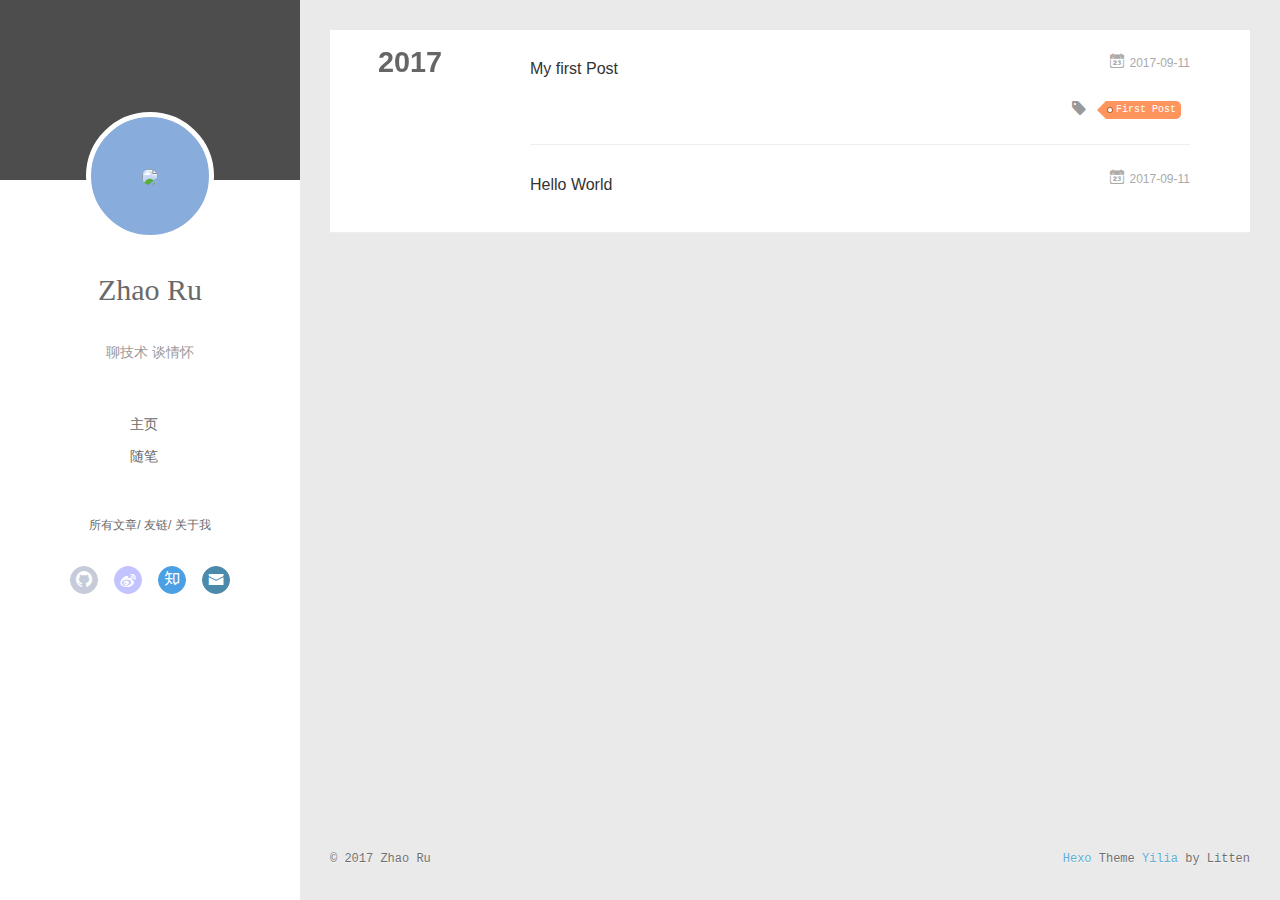
==== archives/index.html @ e2fb34e6 "Site updated: 2017-09-12 16:10:09" ====
<!DOCTYPE html>
<html>
<head>
  <meta charset="utf-8">
  
  <meta name="renderer" content="webkit">
  <meta http-equiv="X-UA-Compatible" content="IE=edge" >
  <link rel="dns-prefetch" href="http://yoursite.com">
  <title>Archives | 且听风吟</title>
  <meta name="viewport" content="width=device-width, initial-scale=1, maximum-scale=1">
  <meta name="description" content="稷下湖畔,畅谈技术的IT女">
<meta property="og:type" content="website">
<meta property="og:title" content="且听风吟">
<meta property="og:url" content="http://yoursite.com/archives/index.html">
<meta property="og:site_name" content="且听风吟">
<meta property="og:description" content="稷下湖畔,畅谈技术的IT女">
<meta property="og:locale" content="zh-CN">
<meta name="twitter:card" content="summary">
<meta name="twitter:title" content="且听风吟">
<meta name="twitter:description" content="稷下湖畔,畅谈技术的IT女">
  
    <link rel="alternative" href="/atom.xml" title="且听风吟" type="application/atom+xml">
  
  
    <link rel="icon" href="/favicon.png">
  
  <link rel="stylesheet" type="text/css" href="/./main.507b3a.css">
  <style type="text/css">
  
    #container.show {
      background: linear-gradient(200deg,#a0cfe4,#e8c37e);
    }
  </style>
  

  

</head>

<body>
  <div id="container" q-class="show:isCtnShow">
    <canvas id="anm-canvas" class="anm-canvas"></canvas>
    <div class="left-col" q-class="show:isShow">
      
<div class="overlay" style="background: #4d4d4d"></div>
<div class="intrude-less">
	<header id="header" class="inner">
		<a href="" class="profilepic">
			<img src="http://img.duoziwang.com/2016/09/15/1741164450.jpg" class="js-avatar">
		</a>
		<hgroup>
		  <h1 class="header-author"><a href="">Zhao Ru</a></h1>
		</hgroup>
		
		<p class="header-subtitle">聊技术 谈情怀</p>
		

		<nav class="header-menu">
			<ul>
			
				<li><a href="/">主页</a></li>
	        
				<li><a href="/tags/随笔/">随笔</a></li>
	        
			</ul>
		</nav>
		<nav class="header-smart-menu">
    		
    			
    			<a q-on="click: openSlider(e, 'innerArchive')" href="javascript:void(0)">所有文章</a>
    			
            
    			
    			<a q-on="click: openSlider(e, 'friends')" href="javascript:void(0)">友链</a>
    			
            
    			
    			<a q-on="click: openSlider(e, 'aboutme')" href="javascript:void(0)">关于我</a>
    			
            
		</nav>
		<nav class="header-nav">
			<div class="social">
				
					<a class="github" target="_blank" href="https://github.com/zero-corner" title="github"><i class="icon-github"></i></a>
		        
					<a class="weibo" target="_blank" href="https://weibo.com/6027208537/profile?topnav=1&wvr=6&is_all=1" title="weibo"><i class="icon-weibo"></i></a>
		        
					<a class="zhihu" target="_blank" href="https://www.zhihu.com/people/jing-jing-xiang-13/activities" title="zhihu"><i class="icon-zhihu"></i></a>
		        
					<a class="mail" target="_blank" href="mailto:1146567209@qq.com" title="mail"><i class="icon-mail"></i></a>
		        
			</div>
		</nav>
	</header>		
</div>

    </div>
    <div class="mid-col" q-class="show:isShow,hide:isShow|isFalse">
      
<nav id="mobile-nav">
  	<div class="overlay js-overlay" style="background: #4d4d4d"></div>
	<div class="btnctn js-mobile-btnctn">
  		<div class="slider-trigger list" q-on="click: openSlider(e)"><i class="icon icon-sort"></i></div>
	</div>
	<div class="intrude-less">
		<header id="header" class="inner">
			<div class="profilepic">
				<img src="http://img.duoziwang.com/2016/09/15/1741164450.jpg" class="js-avatar">
			</div>
			<hgroup>
			  <h1 class="header-author js-header-author">Zhao Ru</h1>
			</hgroup>
			
			<p class="header-subtitle"><i class="icon icon-quo-left"></i>聊技术 谈情怀<i class="icon icon-quo-right"></i></p>
			
			
			
				
			
				
			
			
			
			<nav class="header-nav">
				<div class="social">
					
						<a class="github" target="_blank" href="https://github.com/zero-corner" title="github"><i class="icon-github"></i></a>
			        
						<a class="weibo" target="_blank" href="https://weibo.com/6027208537/profile?topnav=1&wvr=6&is_all=1" title="weibo"><i class="icon-weibo"></i></a>
			        
						<a class="zhihu" target="_blank" href="https://www.zhihu.com/people/jing-jing-xiang-13/activities" title="zhihu"><i class="icon-zhihu"></i></a>
			        
						<a class="mail" target="_blank" href="mailto:1146567209@qq.com" title="mail"><i class="icon-mail"></i></a>
			        
				</div>
			</nav>

			<nav class="header-menu js-header-menu">
				<ul style="width: 50%">
				
				
					<li style="width: 50%"><a href="/">主页</a></li>
		        
					<li style="width: 50%"><a href="/tags/随笔/">随笔</a></li>
		        
				</ul>
			</nav>
		</header>				
	</div>
	<div class="mobile-mask" style="display:none" q-show="isShow"></div>
</nav>

      <div id="wrapper" class="body-wrap">
        <div class="menu-l">
          <div class="canvas-wrap">
            <canvas data-colors="#eaeaea" data-sectionHeight="100" data-contentId="js-content" id="myCanvas1" class="anm-canvas"></canvas>
          </div>
          <div id="js-content" class="content-ll">
            
  
  
    
    
      
      
      <section class="archives-wrap">
        <div class="archive-year-wrap">
          <a href="/archives/2017" class="archive-year">2017</a>
        </div>
        <div class="archives">
    
    <article class="archive-article archive-type-post">
  <div class="archive-article-inner">
    <header class="archive-article-header">
      	<div class="article-meta">
	      	<a href="/2017/09/11/My-first-Post/" class="archive-article-date">
  	<time datetime="2017-09-11T11:04:04.000Z" itemprop="datePublished"><i class="icon-calendar icon"></i>2017-09-11</time>
</a>
        </div>
    	 
  
    <h1 itemprop="name">
      <a class="archive-article-title" href="/2017/09/11/My-first-Post/">My first Post</a>
    </h1>
  

        <div class="article-info info-on-right">
          
	<div class="article-tag tagcloud">
		<i class="icon-price-tags icon"></i>
		<ul class="article-tag-list">
			 
        		<li class="article-tag-list-item">
        			<a href="javascript:void(0)" class="js-tag article-tag-list-link color1">First Post</a>
        		</li>
      		
		</ul>
	</div>

          

        </div>
        <div class="clearfix"></div>
    </header>
  </div>
</article>
  
    
    
    <article class="archive-article archive-type-post">
  <div class="archive-article-inner">
    <header class="archive-article-header">
      	<div class="article-meta">
	      	<a href="/2017/09/11/hello-world/" class="archive-article-date">
  	<time datetime="2017-09-11T09:43:21.618Z" itemprop="datePublished"><i class="icon-calendar icon"></i>2017-09-11</time>
</a>
        </div>
    	 
  
    <h1 itemprop="name">
      <a class="archive-article-title" href="/2017/09/11/hello-world/">Hello World</a>
    </h1>
  

        <div class="article-info info-on-right">
          
          

        </div>
        <div class="clearfix"></div>
    </header>
  </div>
</article>
  
  
    </div></section>
  

    


          </div>
        </div>
      </div>
      <footer id="footer">
  <div class="outer">
    <div id="footer-info">
    	<div class="footer-left">
    		&copy; 2017 Zhao Ru
    	</div>
      	<div class="footer-right">
      		<a href="http://hexo.io/" target="_blank">Hexo</a>  Theme <a href="https://github.com/litten/hexo-theme-yilia" target="_blank">Yilia</a> by Litten
      	</div>
    </div>
  </div>
</footer>
    </div>
    <script>
	var yiliaConfig = {
		mathjax: false,
		isHome: false,
		isPost: false,
		isArchive: true,
		isTag: false,
		isCategory: false,
		open_in_new: false,
		toc_hide_index: true,
		root: "/",
		innerArchive: true,
		showTags: false
	}
</script>

<script>!function(t){function n(e){if(r[e])return r[e].exports;var i=r[e]={exports:{},id:e,loaded:!1};return t[e].call(i.exports,i,i.exports,n),i.loaded=!0,i.exports}var r={};n.m=t,n.c=r,n.p="./",n(0)}([function(t,n,r){r(195),t.exports=r(191)},function(t,n,r){var e=r(3),i=r(52),o=r(27),u=r(28),c=r(53),f="prototype",a=function(t,n,r){var s,l,h,v,p=t&a.F,d=t&a.G,y=t&a.S,g=t&a.P,b=t&a.B,m=d?e:y?e[n]||(e[n]={}):(e[n]||{})[f],x=d?i:i[n]||(i[n]={}),w=x[f]||(x[f]={});d&&(r=n);for(s in r)l=!p&&m&&void 0!==m[s],h=(l?m:r)[s],v=b&&l?c(h,e):g&&"function"==typeof h?c(Function.call,h):h,m&&u(m,s,h,t&a.U),x[s]!=h&&o(x,s,v),g&&w[s]!=h&&(w[s]=h)};e.core=i,a.F=1,a.G=2,a.S=4,a.P=8,a.B=16,a.W=32,a.U=64,a.R=128,t.exports=a},function(t,n,r){var e=r(6);t.exports=function(t){if(!e(t))throw TypeError(t+" is not an object!");return t}},function(t,n){var r=t.exports="undefined"!=typeof window&&window.Math==Math?window:"undefined"!=typeof self&&self.Math==Math?self:Function("return this")();"number"==typeof __g&&(__g=r)},function(t,n){t.exports=function(t){try{return!!t()}catch(t){return!0}}},function(t,n){var r=t.exports="undefined"!=typeof window&&window.Math==Math?window:"undefined"!=typeof self&&self.Math==Math?self:Function("return this")();"number"==typeof __g&&(__g=r)},function(t,n){t.exports=function(t){return"object"==typeof t?null!==t:"function"==typeof t}},function(t,n,r){var e=r(126)("wks"),i=r(76),o=r(3).Symbol,u="function"==typeof o;(t.exports=function(t){return e[t]||(e[t]=u&&o[t]||(u?o:i)("Symbol."+t))}).store=e},function(t,n){var r={}.hasOwnProperty;t.exports=function(t,n){return r.call(t,n)}},function(t,n,r){var e=r(94),i=r(33);t.exports=function(t){return e(i(t))}},function(t,n,r){t.exports=!r(4)(function(){return 7!=Object.defineProperty({},"a",{get:function(){return 7}}).a})},function(t,n,r){var e=r(2),i=r(167),o=r(50),u=Object.defineProperty;n.f=r(10)?Object.defineProperty:function(t,n,r){if(e(t),n=o(n,!0),e(r),i)try{return u(t,n,r)}catch(t){}if("get"in r||"set"in r)throw TypeError("Accessors not supported!");return"value"in r&&(t[n]=r.value),t}},function(t,n,r){t.exports=!r(18)(function(){return 7!=Object.defineProperty({},"a",{get:function(){return 7}}).a})},function(t,n,r){var e=r(14),i=r(22);t.exports=r(12)?function(t,n,r){return e.f(t,n,i(1,r))}:function(t,n,r){return t[n]=r,t}},function(t,n,r){var e=r(20),i=r(58),o=r(42),u=Object.defineProperty;n.f=r(12)?Object.defineProperty:function(t,n,r){if(e(t),n=o(n,!0),e(r),i)try{return u(t,n,r)}catch(t){}if("get"in r||"set"in r)throw TypeError("Accessors not supported!");return"value"in r&&(t[n]=r.value),t}},function(t,n,r){var e=r(40)("wks"),i=r(23),o=r(5).Symbol,u="function"==typeof o;(t.exports=function(t){return e[t]||(e[t]=u&&o[t]||(u?o:i)("Symbol."+t))}).store=e},function(t,n,r){var e=r(67),i=Math.min;t.exports=function(t){return t>0?i(e(t),9007199254740991):0}},function(t,n,r){var e=r(46);t.exports=function(t){return Object(e(t))}},function(t,n){t.exports=function(t){try{return!!t()}catch(t){return!0}}},function(t,n,r){var e=r(63),i=r(34);t.exports=Object.keys||function(t){return e(t,i)}},function(t,n,r){var e=r(21);t.exports=function(t){if(!e(t))throw TypeError(t+" is not an object!");return t}},function(t,n){t.exports=function(t){return"object"==typeof t?null!==t:"function"==typeof t}},function(t,n){t.exports=function(t,n){return{enumerable:!(1&t),configurable:!(2&t),writable:!(4&t),value:n}}},function(t,n){var r=0,e=Math.random();t.exports=function(t){return"Symbol(".concat(void 0===t?"":t,")_",(++r+e).toString(36))}},function(t,n){var r={}.hasOwnProperty;t.exports=function(t,n){return r.call(t,n)}},function(t,n){var r=t.exports={version:"2.4.0"};"number"==typeof __e&&(__e=r)},function(t,n){t.exports=function(t){if("function"!=typeof t)throw TypeError(t+" is not a function!");return t}},function(t,n,r){var e=r(11),i=r(66);t.exports=r(10)?function(t,n,r){return e.f(t,n,i(1,r))}:function(t,n,r){return t[n]=r,t}},function(t,n,r){var e=r(3),i=r(27),o=r(24),u=r(76)("src"),c="toString",f=Function[c],a=(""+f).split(c);r(52).inspectSource=function(t){return f.call(t)},(t.exports=function(t,n,r,c){var f="function"==typeof r;f&&(o(r,"name")||i(r,"name",n)),t[n]!==r&&(f&&(o(r,u)||i(r,u,t[n]?""+t[n]:a.join(String(n)))),t===e?t[n]=r:c?t[n]?t[n]=r:i(t,n,r):(delete t[n],i(t,n,r)))})(Function.prototype,c,function(){return"function"==typeof this&&this[u]||f.call(this)})},function(t,n,r){var e=r(1),i=r(4),o=r(46),u=function(t,n,r,e){var i=String(o(t)),u="<"+n;return""!==r&&(u+=" "+r+'="'+String(e).replace(/"/g,"&quot;")+'"'),u+">"+i+"</"+n+">"};t.exports=function(t,n){var r={};r[t]=n(u),e(e.P+e.F*i(function(){var n=""[t]('"');return n!==n.toLowerCase()||n.split('"').length>3}),"String",r)}},function(t,n,r){var e=r(115),i=r(46);t.exports=function(t){return e(i(t))}},function(t,n,r){var e=r(116),i=r(66),o=r(30),u=r(50),c=r(24),f=r(167),a=Object.getOwnPropertyDescriptor;n.f=r(10)?a:function(t,n){if(t=o(t),n=u(n,!0),f)try{return a(t,n)}catch(t){}if(c(t,n))return i(!e.f.call(t,n),t[n])}},function(t,n,r){var e=r(24),i=r(17),o=r(145)("IE_PROTO"),u=Object.prototype;t.exports=Object.getPrototypeOf||function(t){return t=i(t),e(t,o)?t[o]:"function"==typeof t.constructor&&t instanceof t.constructor?t.constructor.prototype:t instanceof Object?u:null}},function(t,n){t.exports=function(t){if(void 0==t)throw TypeError("Can't call method on  "+t);return t}},function(t,n){t.exports="constructor,hasOwnProperty,isPrototypeOf,propertyIsEnumerable,toLocaleString,toString,valueOf".split(",")},function(t,n){t.exports={}},function(t,n){t.exports=!0},function(t,n){n.f={}.propertyIsEnumerable},function(t,n,r){var e=r(14).f,i=r(8),o=r(15)("toStringTag");t.exports=function(t,n,r){t&&!i(t=r?t:t.prototype,o)&&e(t,o,{configurable:!0,value:n})}},function(t,n,r){var e=r(40)("keys"),i=r(23);t.exports=function(t){return e[t]||(e[t]=i(t))}},function(t,n,r){var e=r(5),i="__core-js_shared__",o=e[i]||(e[i]={});t.exports=function(t){return o[t]||(o[t]={})}},function(t,n){var r=Math.ceil,e=Math.floor;t.exports=function(t){return isNaN(t=+t)?0:(t>0?e:r)(t)}},function(t,n,r){var e=r(21);t.exports=function(t,n){if(!e(t))return t;var r,i;if(n&&"function"==typeof(r=t.toString)&&!e(i=r.call(t)))return i;if("function"==typeof(r=t.valueOf)&&!e(i=r.call(t)))return i;if(!n&&"function"==typeof(r=t.toString)&&!e(i=r.call(t)))return i;throw TypeError("Can't convert object to primitive value")}},function(t,n,r){var e=r(5),i=r(25),o=r(36),u=r(44),c=r(14).f;t.exports=function(t){var n=i.Symbol||(i.Symbol=o?{}:e.Symbol||{});"_"==t.charAt(0)||t in n||c(n,t,{value:u.f(t)})}},function(t,n,r){n.f=r(15)},function(t,n){var r={}.toString;t.exports=function(t){return r.call(t).slice(8,-1)}},function(t,n){t.exports=function(t){if(void 0==t)throw TypeError("Can't call method on  "+t);return t}},function(t,n,r){var e=r(4);t.exports=function(t,n){return!!t&&e(function(){n?t.call(null,function(){},1):t.call(null)})}},function(t,n,r){var e=r(53),i=r(115),o=r(17),u=r(16),c=r(203);t.exports=function(t,n){var r=1==t,f=2==t,a=3==t,s=4==t,l=6==t,h=5==t||l,v=n||c;return function(n,c,p){for(var d,y,g=o(n),b=i(g),m=e(c,p,3),x=u(b.length),w=0,S=r?v(n,x):f?v(n,0):void 0;x>w;w++)if((h||w in b)&&(d=b[w],y=m(d,w,g),t))if(r)S[w]=y;else if(y)switch(t){case 3:return!0;case 5:return d;case 6:return w;case 2:S.push(d)}else if(s)return!1;return l?-1:a||s?s:S}}},function(t,n,r){var e=r(1),i=r(52),o=r(4);t.exports=function(t,n){var r=(i.Object||{})[t]||Object[t],u={};u[t]=n(r),e(e.S+e.F*o(function(){r(1)}),"Object",u)}},function(t,n,r){var e=r(6);t.exports=function(t,n){if(!e(t))return t;var r,i;if(n&&"function"==typeof(r=t.toString)&&!e(i=r.call(t)))return i;if("function"==typeof(r=t.valueOf)&&!e(i=r.call(t)))return i;if(!n&&"function"==typeof(r=t.toString)&&!e(i=r.call(t)))return i;throw TypeError("Can't convert object to primitive value")}},function(t,n,r){var e=r(5),i=r(25),o=r(91),u=r(13),c="prototype",f=function(t,n,r){var a,s,l,h=t&f.F,v=t&f.G,p=t&f.S,d=t&f.P,y=t&f.B,g=t&f.W,b=v?i:i[n]||(i[n]={}),m=b[c],x=v?e:p?e[n]:(e[n]||{})[c];v&&(r=n);for(a in r)(s=!h&&x&&void 0!==x[a])&&a in b||(l=s?x[a]:r[a],b[a]=v&&"function"!=typeof x[a]?r[a]:y&&s?o(l,e):g&&x[a]==l?function(t){var n=function(n,r,e){if(this instanceof t){switch(arguments.length){case 0:return new t;case 1:return new t(n);case 2:return new t(n,r)}return new t(n,r,e)}return t.apply(this,arguments)};return n[c]=t[c],n}(l):d&&"function"==typeof l?o(Function.call,l):l,d&&((b.virtual||(b.virtual={}))[a]=l,t&f.R&&m&&!m[a]&&u(m,a,l)))};f.F=1,f.G=2,f.S=4,f.P=8,f.B=16,f.W=32,f.U=64,f.R=128,t.exports=f},function(t,n){var r=t.exports={version:"2.4.0"};"number"==typeof __e&&(__e=r)},function(t,n,r){var e=r(26);t.exports=function(t,n,r){if(e(t),void 0===n)return t;switch(r){case 1:return function(r){return t.call(n,r)};case 2:return function(r,e){return t.call(n,r,e)};case 3:return function(r,e,i){return t.call(n,r,e,i)}}return function(){return t.apply(n,arguments)}}},function(t,n,r){var e=r(183),i=r(1),o=r(126)("metadata"),u=o.store||(o.store=new(r(186))),c=function(t,n,r){var i=u.get(t);if(!i){if(!r)return;u.set(t,i=new e)}var o=i.get(n);if(!o){if(!r)return;i.set(n,o=new e)}return o},f=function(t,n,r){var e=c(n,r,!1);return void 0!==e&&e.has(t)},a=function(t,n,r){var e=c(n,r,!1);return void 0===e?void 0:e.get(t)},s=function(t,n,r,e){c(r,e,!0).set(t,n)},l=function(t,n){var r=c(t,n,!1),e=[];return r&&r.forEach(function(t,n){e.push(n)}),e},h=function(t){return void 0===t||"symbol"==typeof t?t:String(t)},v=function(t){i(i.S,"Reflect",t)};t.exports={store:u,map:c,has:f,get:a,set:s,keys:l,key:h,exp:v}},function(t,n,r){"use strict";if(r(10)){var e=r(69),i=r(3),o=r(4),u=r(1),c=r(127),f=r(152),a=r(53),s=r(68),l=r(66),h=r(27),v=r(73),p=r(67),d=r(16),y=r(75),g=r(50),b=r(24),m=r(180),x=r(114),w=r(6),S=r(17),_=r(137),O=r(70),E=r(32),P=r(71).f,j=r(154),F=r(76),M=r(7),A=r(48),N=r(117),T=r(146),I=r(155),k=r(80),L=r(123),R=r(74),C=r(130),W=r(160),D=r(11),U=r(31),G=D.f,B=U.f,V=i.RangeError,z=i.TypeError,q=i.Uint8Array,K="ArrayBuffer",Y="Shared"+K,J="BYTES_PER_ELEMENT",H="prototype",$=Array[H],X=f.ArrayBuffer,Q=f.DataView,Z=A(0),tt=A(2),nt=A(3),rt=A(4),et=A(5),it=A(6),ot=N(!0),ut=N(!1),ct=I.values,ft=I.keys,at=I.entries,st=$.lastIndexOf,lt=$.reduce,ht=$.reduceRight,vt=$.join,pt=$.sort,dt=$.slice,yt=$.toString,gt=$.toLocaleString,bt=M("iterator"),mt=M("toStringTag"),xt=F("typed_constructor"),wt=F("def_constructor"),St=c.CONSTR,_t=c.TYPED,Ot=c.VIEW,Et="Wrong length!",Pt=A(1,function(t,n){return Tt(T(t,t[wt]),n)}),jt=o(function(){return 1===new q(new Uint16Array([1]).buffer)[0]}),Ft=!!q&&!!q[H].set&&o(function(){new q(1).set({})}),Mt=function(t,n){if(void 0===t)throw z(Et);var r=+t,e=d(t);if(n&&!m(r,e))throw V(Et);return e},At=function(t,n){var r=p(t);if(r<0||r%n)throw V("Wrong offset!");return r},Nt=function(t){if(w(t)&&_t in t)return t;throw z(t+" is not a typed array!")},Tt=function(t,n){if(!(w(t)&&xt in t))throw z("It is not a typed array constructor!");return new t(n)},It=function(t,n){return kt(T(t,t[wt]),n)},kt=function(t,n){for(var r=0,e=n.length,i=Tt(t,e);e>r;)i[r]=n[r++];return i},Lt=function(t,n,r){G(t,n,{get:function(){return this._d[r]}})},Rt=function(t){var n,r,e,i,o,u,c=S(t),f=arguments.length,s=f>1?arguments[1]:void 0,l=void 0!==s,h=j(c);if(void 0!=h&&!_(h)){for(u=h.call(c),e=[],n=0;!(o=u.next()).done;n++)e.push(o.value);c=e}for(l&&f>2&&(s=a(s,arguments[2],2)),n=0,r=d(c.length),i=Tt(this,r);r>n;n++)i[n]=l?s(c[n],n):c[n];return i},Ct=function(){for(var t=0,n=arguments.length,r=Tt(this,n);n>t;)r[t]=arguments[t++];return r},Wt=!!q&&o(function(){gt.call(new q(1))}),Dt=function(){return gt.apply(Wt?dt.call(Nt(this)):Nt(this),arguments)},Ut={copyWithin:function(t,n){return W.call(Nt(this),t,n,arguments.length>2?arguments[2]:void 0)},every:function(t){return rt(Nt(this),t,arguments.length>1?arguments[1]:void 0)},fill:function(t){return C.apply(Nt(this),arguments)},filter:function(t){return It(this,tt(Nt(this),t,arguments.length>1?arguments[1]:void 0))},find:function(t){return et(Nt(this),t,arguments.length>1?arguments[1]:void 0)},findIndex:function(t){return it(Nt(this),t,arguments.length>1?arguments[1]:void 0)},forEach:function(t){Z(Nt(this),t,arguments.length>1?arguments[1]:void 0)},indexOf:function(t){return ut(Nt(this),t,arguments.length>1?arguments[1]:void 0)},includes:function(t){return ot(Nt(this),t,arguments.length>1?arguments[1]:void 0)},join:function(t){return vt.apply(Nt(this),arguments)},lastIndexOf:function(t){return st.apply(Nt(this),arguments)},map:function(t){return Pt(Nt(this),t,arguments.length>1?arguments[1]:void 0)},reduce:function(t){return lt.apply(Nt(this),arguments)},reduceRight:function(t){return ht.apply(Nt(this),arguments)},reverse:function(){for(var t,n=this,r=Nt(n).length,e=Math.floor(r/2),i=0;i<e;)t=n[i],n[i++]=n[--r],n[r]=t;return n},some:function(t){return nt(Nt(this),t,arguments.length>1?arguments[1]:void 0)},sort:function(t){return pt.call(Nt(this),t)},subarray:function(t,n){var r=Nt(this),e=r.length,i=y(t,e);return new(T(r,r[wt]))(r.buffer,r.byteOffset+i*r.BYTES_PER_ELEMENT,d((void 0===n?e:y(n,e))-i))}},Gt=function(t,n){return It(this,dt.call(Nt(this),t,n))},Bt=function(t){Nt(this);var n=At(arguments[1],1),r=this.length,e=S(t),i=d(e.length),o=0;if(i+n>r)throw V(Et);for(;o<i;)this[n+o]=e[o++]},Vt={entries:function(){return at.call(Nt(this))},keys:function(){return ft.call(Nt(this))},values:function(){return ct.call(Nt(this))}},zt=function(t,n){return w(t)&&t[_t]&&"symbol"!=typeof n&&n in t&&String(+n)==String(n)},qt=function(t,n){return zt(t,n=g(n,!0))?l(2,t[n]):B(t,n)},Kt=function(t,n,r){return!(zt(t,n=g(n,!0))&&w(r)&&b(r,"value"))||b(r,"get")||b(r,"set")||r.configurable||b(r,"writable")&&!r.writable||b(r,"enumerable")&&!r.enumerable?G(t,n,r):(t[n]=r.value,t)};St||(U.f=qt,D.f=Kt),u(u.S+u.F*!St,"Object",{getOwnPropertyDescriptor:qt,defineProperty:Kt}),o(function(){yt.call({})})&&(yt=gt=function(){return vt.call(this)});var Yt=v({},Ut);v(Yt,Vt),h(Yt,bt,Vt.values),v(Yt,{slice:Gt,set:Bt,constructor:function(){},toString:yt,toLocaleString:Dt}),Lt(Yt,"buffer","b"),Lt(Yt,"byteOffset","o"),Lt(Yt,"byteLength","l"),Lt(Yt,"length","e"),G(Yt,mt,{get:function(){return this[_t]}}),t.exports=function(t,n,r,f){f=!!f;var a=t+(f?"Clamped":"")+"Array",l="Uint8Array"!=a,v="get"+t,p="set"+t,y=i[a],g=y||{},b=y&&E(y),m=!y||!c.ABV,S={},_=y&&y[H],j=function(t,r){var e=t._d;return e.v[v](r*n+e.o,jt)},F=function(t,r,e){var i=t._d;f&&(e=(e=Math.round(e))<0?0:e>255?255:255&e),i.v[p](r*n+i.o,e,jt)},M=function(t,n){G(t,n,{get:function(){return j(this,n)},set:function(t){return F(this,n,t)},enumerable:!0})};m?(y=r(function(t,r,e,i){s(t,y,a,"_d");var o,u,c,f,l=0,v=0;if(w(r)){if(!(r instanceof X||(f=x(r))==K||f==Y))return _t in r?kt(y,r):Rt.call(y,r);o=r,v=At(e,n);var p=r.byteLength;if(void 0===i){if(p%n)throw V(Et);if((u=p-v)<0)throw V(Et)}else if((u=d(i)*n)+v>p)throw V(Et);c=u/n}else c=Mt(r,!0),u=c*n,o=new X(u);for(h(t,"_d",{b:o,o:v,l:u,e:c,v:new Q(o)});l<c;)M(t,l++)}),_=y[H]=O(Yt),h(_,"constructor",y)):L(function(t){new y(null),new y(t)},!0)||(y=r(function(t,r,e,i){s(t,y,a);var o;return w(r)?r instanceof X||(o=x(r))==K||o==Y?void 0!==i?new g(r,At(e,n),i):void 0!==e?new g(r,At(e,n)):new g(r):_t in r?kt(y,r):Rt.call(y,r):new g(Mt(r,l))}),Z(b!==Function.prototype?P(g).concat(P(b)):P(g),function(t){t in y||h(y,t,g[t])}),y[H]=_,e||(_.constructor=y));var A=_[bt],N=!!A&&("values"==A.name||void 0==A.name),T=Vt.values;h(y,xt,!0),h(_,_t,a),h(_,Ot,!0),h(_,wt,y),(f?new y(1)[mt]==a:mt in _)||G(_,mt,{get:function(){return a}}),S[a]=y,u(u.G+u.W+u.F*(y!=g),S),u(u.S,a,{BYTES_PER_ELEMENT:n,from:Rt,of:Ct}),J in _||h(_,J,n),u(u.P,a,Ut),R(a),u(u.P+u.F*Ft,a,{set:Bt}),u(u.P+u.F*!N,a,Vt),u(u.P+u.F*(_.toString!=yt),a,{toString:yt}),u(u.P+u.F*o(function(){new y(1).slice()}),a,{slice:Gt}),u(u.P+u.F*(o(function(){return[1,2].toLocaleString()!=new y([1,2]).toLocaleString()})||!o(function(){_.toLocaleString.call([1,2])})),a,{toLocaleString:Dt}),k[a]=N?A:T,e||N||h(_,bt,T)}}else t.exports=function(){}},function(t,n){var r={}.toString;t.exports=function(t){return r.call(t).slice(8,-1)}},function(t,n,r){var e=r(21),i=r(5).document,o=e(i)&&e(i.createElement);t.exports=function(t){return o?i.createElement(t):{}}},function(t,n,r){t.exports=!r(12)&&!r(18)(function(){return 7!=Object.defineProperty(r(57)("div"),"a",{get:function(){return 7}}).a})},function(t,n,r){"use strict";var e=r(36),i=r(51),o=r(64),u=r(13),c=r(8),f=r(35),a=r(96),s=r(38),l=r(103),h=r(15)("iterator"),v=!([].keys&&"next"in[].keys()),p="keys",d="values",y=function(){return this};t.exports=function(t,n,r,g,b,m,x){a(r,n,g);var w,S,_,O=function(t){if(!v&&t in F)return F[t];switch(t){case p:case d:return function(){return new r(this,t)}}return function(){return new r(this,t)}},E=n+" Iterator",P=b==d,j=!1,F=t.prototype,M=F[h]||F["@@iterator"]||b&&F[b],A=M||O(b),N=b?P?O("entries"):A:void 0,T="Array"==n?F.entries||M:M;if(T&&(_=l(T.call(new t)))!==Object.prototype&&(s(_,E,!0),e||c(_,h)||u(_,h,y)),P&&M&&M.name!==d&&(j=!0,A=function(){return M.call(this)}),e&&!x||!v&&!j&&F[h]||u(F,h,A),f[n]=A,f[E]=y,b)if(w={values:P?A:O(d),keys:m?A:O(p),entries:N},x)for(S in w)S in F||o(F,S,w[S]);else i(i.P+i.F*(v||j),n,w);return w}},function(t,n,r){var e=r(20),i=r(100),o=r(34),u=r(39)("IE_PROTO"),c=function(){},f="prototype",a=function(){var t,n=r(57)("iframe"),e=o.length;for(n.style.display="none",r(93).appendChild(n),n.src="javascript:",t=n.contentWindow.document,t.open(),t.write("<script>document.F=Object<\/script>"),t.close(),a=t.F;e--;)delete a[f][o[e]];return a()};t.exports=Object.create||function(t,n){var r;return null!==t?(c[f]=e(t),r=new c,c[f]=null,r[u]=t):r=a(),void 0===n?r:i(r,n)}},function(t,n,r){var e=r(63),i=r(34).concat("length","prototype");n.f=Object.getOwnPropertyNames||function(t){return e(t,i)}},function(t,n){n.f=Object.getOwnPropertySymbols},function(t,n,r){var e=r(8),i=r(9),o=r(90)(!1),u=r(39)("IE_PROTO");t.exports=function(t,n){var r,c=i(t),f=0,a=[];for(r in c)r!=u&&e(c,r)&&a.push(r);for(;n.length>f;)e(c,r=n[f++])&&(~o(a,r)||a.push(r));return a}},function(t,n,r){t.exports=r(13)},function(t,n,r){var e=r(76)("meta"),i=r(6),o=r(24),u=r(11).f,c=0,f=Object.isExtensible||function(){return!0},a=!r(4)(function(){return f(Object.preventExtensions({}))}),s=function(t){u(t,e,{value:{i:"O"+ ++c,w:{}}})},l=function(t,n){if(!i(t))return"symbol"==typeof t?t:("string"==typeof t?"S":"P")+t;if(!o(t,e)){if(!f(t))return"F";if(!n)return"E";s(t)}return t[e].i},h=function(t,n){if(!o(t,e)){if(!f(t))return!0;if(!n)return!1;s(t)}return t[e].w},v=function(t){return a&&p.NEED&&f(t)&&!o(t,e)&&s(t),t},p=t.exports={KEY:e,NEED:!1,fastKey:l,getWeak:h,onFreeze:v}},function(t,n){t.exports=function(t,n){return{enumerable:!(1&t),configurable:!(2&t),writable:!(4&t),value:n}}},function(t,n){var r=Math.ceil,e=Math.floor;t.exports=function(t){return isNaN(t=+t)?0:(t>0?e:r)(t)}},function(t,n){t.exports=function(t,n,r,e){if(!(t instanceof n)||void 0!==e&&e in t)throw TypeError(r+": incorrect invocation!");return t}},function(t,n){t.exports=!1},function(t,n,r){var e=r(2),i=r(173),o=r(133),u=r(145)("IE_PROTO"),c=function(){},f="prototype",a=function(){var t,n=r(132)("iframe"),e=o.length;for(n.style.display="none",r(135).appendChild(n),n.src="javascript:",t=n.contentWindow.document,t.open(),t.write("<script>document.F=Object<\/script>"),t.close(),a=t.F;e--;)delete a[f][o[e]];return a()};t.exports=Object.create||function(t,n){var r;return null!==t?(c[f]=e(t),r=new c,c[f]=null,r[u]=t):r=a(),void 0===n?r:i(r,n)}},function(t,n,r){var e=r(175),i=r(133).concat("length","prototype");n.f=Object.getOwnPropertyNames||function(t){return e(t,i)}},function(t,n,r){var e=r(175),i=r(133);t.exports=Object.keys||function(t){return e(t,i)}},function(t,n,r){var e=r(28);t.exports=function(t,n,r){for(var i in n)e(t,i,n[i],r);return t}},function(t,n,r){"use strict";var e=r(3),i=r(11),o=r(10),u=r(7)("species");t.exports=function(t){var n=e[t];o&&n&&!n[u]&&i.f(n,u,{configurable:!0,get:function(){return this}})}},function(t,n,r){var e=r(67),i=Math.max,o=Math.min;t.exports=function(t,n){return t=e(t),t<0?i(t+n,0):o(t,n)}},function(t,n){var r=0,e=Math.random();t.exports=function(t){return"Symbol(".concat(void 0===t?"":t,")_",(++r+e).toString(36))}},function(t,n,r){var e=r(33);t.exports=function(t){return Object(e(t))}},function(t,n,r){var e=r(7)("unscopables"),i=Array.prototype;void 0==i[e]&&r(27)(i,e,{}),t.exports=function(t){i[e][t]=!0}},function(t,n,r){var e=r(53),i=r(169),o=r(137),u=r(2),c=r(16),f=r(154),a={},s={},n=t.exports=function(t,n,r,l,h){var v,p,d,y,g=h?function(){return t}:f(t),b=e(r,l,n?2:1),m=0;if("function"!=typeof g)throw TypeError(t+" is not iterable!");if(o(g)){for(v=c(t.length);v>m;m++)if((y=n?b(u(p=t[m])[0],p[1]):b(t[m]))===a||y===s)return y}else for(d=g.call(t);!(p=d.next()).done;)if((y=i(d,b,p.value,n))===a||y===s)return y};n.BREAK=a,n.RETURN=s},function(t,n){t.exports={}},function(t,n,r){var e=r(11).f,i=r(24),o=r(7)("toStringTag");t.exports=function(t,n,r){t&&!i(t=r?t:t.prototype,o)&&e(t,o,{configurable:!0,value:n})}},function(t,n,r){var e=r(1),i=r(46),o=r(4),u=r(150),c="["+u+"]",f="​",a=RegExp("^"+c+c+"*"),s=RegExp(c+c+"*$"),l=function(t,n,r){var i={},c=o(function(){return!!u[t]()||f[t]()!=f}),a=i[t]=c?n(h):u[t];r&&(i[r]=a),e(e.P+e.F*c,"String",i)},h=l.trim=function(t,n){return t=String(i(t)),1&n&&(t=t.replace(a,"")),2&n&&(t=t.replace(s,"")),t};t.exports=l},function(t,n,r){t.exports={default:r(86),__esModule:!0}},function(t,n,r){t.exports={default:r(87),__esModule:!0}},function(t,n,r){"use strict";function e(t){return t&&t.__esModule?t:{default:t}}n.__esModule=!0;var i=r(84),o=e(i),u=r(83),c=e(u),f="function"==typeof c.default&&"symbol"==typeof o.default?function(t){return typeof t}:function(t){return t&&"function"==typeof c.default&&t.constructor===c.default&&t!==c.default.prototype?"symbol":typeof t};n.default="function"==typeof c.default&&"symbol"===f(o.default)?function(t){return void 0===t?"undefined":f(t)}:function(t){return t&&"function"==typeof c.default&&t.constructor===c.default&&t!==c.default.prototype?"symbol":void 0===t?"undefined":f(t)}},function(t,n,r){r(110),r(108),r(111),r(112),t.exports=r(25).Symbol},function(t,n,r){r(109),r(113),t.exports=r(44).f("iterator")},function(t,n){t.exports=function(t){if("function"!=typeof t)throw TypeError(t+" is not a function!");return t}},function(t,n){t.exports=function(){}},function(t,n,r){var e=r(9),i=r(106),o=r(105);t.exports=function(t){return function(n,r,u){var c,f=e(n),a=i(f.length),s=o(u,a);if(t&&r!=r){for(;a>s;)if((c=f[s++])!=c)return!0}else for(;a>s;s++)if((t||s in f)&&f[s]===r)return t||s||0;return!t&&-1}}},function(t,n,r){var e=r(88);t.exports=function(t,n,r){if(e(t),void 0===n)return t;switch(r){case 1:return function(r){return t.call(n,r)};case 2:return function(r,e){return t.call(n,r,e)};case 3:return function(r,e,i){return t.call(n,r,e,i)}}return function(){return t.apply(n,arguments)}}},function(t,n,r){var e=r(19),i=r(62),o=r(37);t.exports=function(t){var n=e(t),r=i.f;if(r)for(var u,c=r(t),f=o.f,a=0;c.length>a;)f.call(t,u=c[a++])&&n.push(u);return n}},function(t,n,r){t.exports=r(5).document&&document.documentElement},function(t,n,r){var e=r(56);t.exports=Object("z").propertyIsEnumerable(0)?Object:function(t){return"String"==e(t)?t.split(""):Object(t)}},function(t,n,r){var e=r(56);t.exports=Array.isArray||function(t){return"Array"==e(t)}},function(t,n,r){"use strict";var e=r(60),i=r(22),o=r(38),u={};r(13)(u,r(15)("iterator"),function(){return this}),t.exports=function(t,n,r){t.prototype=e(u,{next:i(1,r)}),o(t,n+" Iterator")}},function(t,n){t.exports=function(t,n){return{value:n,done:!!t}}},function(t,n,r){var e=r(19),i=r(9);t.exports=function(t,n){for(var r,o=i(t),u=e(o),c=u.length,f=0;c>f;)if(o[r=u[f++]]===n)return r}},function(t,n,r){var e=r(23)("meta"),i=r(21),o=r(8),u=r(14).f,c=0,f=Object.isExtensible||function(){return!0},a=!r(18)(function(){return f(Object.preventExtensions({}))}),s=function(t){u(t,e,{value:{i:"O"+ ++c,w:{}}})},l=function(t,n){if(!i(t))return"symbol"==typeof t?t:("string"==typeof t?"S":"P")+t;if(!o(t,e)){if(!f(t))return"F";if(!n)return"E";s(t)}return t[e].i},h=function(t,n){if(!o(t,e)){if(!f(t))return!0;if(!n)return!1;s(t)}return t[e].w},v=function(t){return a&&p.NEED&&f(t)&&!o(t,e)&&s(t),t},p=t.exports={KEY:e,NEED:!1,fastKey:l,getWeak:h,onFreeze:v}},function(t,n,r){var e=r(14),i=r(20),o=r(19);t.exports=r(12)?Object.defineProperties:function(t,n){i(t);for(var r,u=o(n),c=u.length,f=0;c>f;)e.f(t,r=u[f++],n[r]);return t}},function(t,n,r){var e=r(37),i=r(22),o=r(9),u=r(42),c=r(8),f=r(58),a=Object.getOwnPropertyDescriptor;n.f=r(12)?a:function(t,n){if(t=o(t),n=u(n,!0),f)try{return a(t,n)}catch(t){}if(c(t,n))return i(!e.f.call(t,n),t[n])}},function(t,n,r){var e=r(9),i=r(61).f,o={}.toString,u="object"==typeof window&&window&&Object.getOwnPropertyNames?Object.getOwnPropertyNames(window):[],c=function(t){try{return i(t)}catch(t){return u.slice()}};t.exports.f=function(t){return u&&"[object Window]"==o.call(t)?c(t):i(e(t))}},function(t,n,r){var e=r(8),i=r(77),o=r(39)("IE_PROTO"),u=Object.prototype;t.exports=Object.getPrototypeOf||function(t){return t=i(t),e(t,o)?t[o]:"function"==typeof t.constructor&&t instanceof t.constructor?t.constructor.prototype:t instanceof Object?u:null}},function(t,n,r){var e=r(41),i=r(33);t.exports=function(t){return function(n,r){var o,u,c=String(i(n)),f=e(r),a=c.length;return f<0||f>=a?t?"":void 0:(o=c.charCodeAt(f),o<55296||o>56319||f+1===a||(u=c.charCodeAt(f+1))<56320||u>57343?t?c.charAt(f):o:t?c.slice(f,f+2):u-56320+(o-55296<<10)+65536)}}},function(t,n,r){var e=r(41),i=Math.max,o=Math.min;t.exports=function(t,n){return t=e(t),t<0?i(t+n,0):o(t,n)}},function(t,n,r){var e=r(41),i=Math.min;t.exports=function(t){return t>0?i(e(t),9007199254740991):0}},function(t,n,r){"use strict";var e=r(89),i=r(97),o=r(35),u=r(9);t.exports=r(59)(Array,"Array",function(t,n){this._t=u(t),this._i=0,this._k=n},function(){var t=this._t,n=this._k,r=this._i++;return!t||r>=t.length?(this._t=void 0,i(1)):"keys"==n?i(0,r):"values"==n?i(0,t[r]):i(0,[r,t[r]])},"values"),o.Arguments=o.Array,e("keys"),e("values"),e("entries")},function(t,n){},function(t,n,r){"use strict";var e=r(104)(!0);r(59)(String,"String",function(t){this._t=String(t),this._i=0},function(){var t,n=this._t,r=this._i;return r>=n.length?{value:void 0,done:!0}:(t=e(n,r),this._i+=t.length,{value:t,done:!1})})},function(t,n,r){"use strict";var e=r(5),i=r(8),o=r(12),u=r(51),c=r(64),f=r(99).KEY,a=r(18),s=r(40),l=r(38),h=r(23),v=r(15),p=r(44),d=r(43),y=r(98),g=r(92),b=r(95),m=r(20),x=r(9),w=r(42),S=r(22),_=r(60),O=r(102),E=r(101),P=r(14),j=r(19),F=E.f,M=P.f,A=O.f,N=e.Symbol,T=e.JSON,I=T&&T.stringify,k="prototype",L=v("_hidden"),R=v("toPrimitive"),C={}.propertyIsEnumerable,W=s("symbol-registry"),D=s("symbols"),U=s("op-symbols"),G=Object[k],B="function"==typeof N,V=e.QObject,z=!V||!V[k]||!V[k].findChild,q=o&&a(function(){return 7!=_(M({},"a",{get:function(){return M(this,"a",{value:7}).a}})).a})?function(t,n,r){var e=F(G,n);e&&delete G[n],M(t,n,r),e&&t!==G&&M(G,n,e)}:M,K=function(t){var n=D[t]=_(N[k]);return n._k=t,n},Y=B&&"symbol"==typeof N.iterator?function(t){return"symbol"==typeof t}:function(t){return t instanceof N},J=function(t,n,r){return t===G&&J(U,n,r),m(t),n=w(n,!0),m(r),i(D,n)?(r.enumerable?(i(t,L)&&t[L][n]&&(t[L][n]=!1),r=_(r,{enumerable:S(0,!1)})):(i(t,L)||M(t,L,S(1,{})),t[L][n]=!0),q(t,n,r)):M(t,n,r)},H=function(t,n){m(t);for(var r,e=g(n=x(n)),i=0,o=e.length;o>i;)J(t,r=e[i++],n[r]);return t},$=function(t,n){return void 0===n?_(t):H(_(t),n)},X=function(t){var n=C.call(this,t=w(t,!0));return!(this===G&&i(D,t)&&!i(U,t))&&(!(n||!i(this,t)||!i(D,t)||i(this,L)&&this[L][t])||n)},Q=function(t,n){if(t=x(t),n=w(n,!0),t!==G||!i(D,n)||i(U,n)){var r=F(t,n);return!r||!i(D,n)||i(t,L)&&t[L][n]||(r.enumerable=!0),r}},Z=function(t){for(var n,r=A(x(t)),e=[],o=0;r.length>o;)i(D,n=r[o++])||n==L||n==f||e.push(n);return e},tt=function(t){for(var n,r=t===G,e=A(r?U:x(t)),o=[],u=0;e.length>u;)!i(D,n=e[u++])||r&&!i(G,n)||o.push(D[n]);return o};B||(N=function(){if(this instanceof N)throw TypeError("Symbol is not a constructor!");var t=h(arguments.length>0?arguments[0]:void 0),n=function(r){this===G&&n.call(U,r),i(this,L)&&i(this[L],t)&&(this[L][t]=!1),q(this,t,S(1,r))};return o&&z&&q(G,t,{configurable:!0,set:n}),K(t)},c(N[k],"toString",function(){return this._k}),E.f=Q,P.f=J,r(61).f=O.f=Z,r(37).f=X,r(62).f=tt,o&&!r(36)&&c(G,"propertyIsEnumerable",X,!0),p.f=function(t){return K(v(t))}),u(u.G+u.W+u.F*!B,{Symbol:N});for(var nt="hasInstance,isConcatSpreadable,iterator,match,replace,search,species,split,toPrimitive,toStringTag,unscopables".split(","),rt=0;nt.length>rt;)v(nt[rt++]);for(var nt=j(v.store),rt=0;nt.length>rt;)d(nt[rt++]);u(u.S+u.F*!B,"Symbol",{for:function(t){return i(W,t+="")?W[t]:W[t]=N(t)},keyFor:function(t){if(Y(t))return y(W,t);throw TypeError(t+" is not a symbol!")},useSetter:function(){z=!0},useSimple:function(){z=!1}}),u(u.S+u.F*!B,"Object",{create:$,defineProperty:J,defineProperties:H,getOwnPropertyDescriptor:Q,getOwnPropertyNames:Z,getOwnPropertySymbols:tt}),T&&u(u.S+u.F*(!B||a(function(){var t=N();return"[null]"!=I([t])||"{}"!=I({a:t})||"{}"!=I(Object(t))})),"JSON",{stringify:function(t){if(void 0!==t&&!Y(t)){for(var n,r,e=[t],i=1;arguments.length>i;)e.push(arguments[i++]);return n=e[1],"function"==typeof n&&(r=n),!r&&b(n)||(n=function(t,n){if(r&&(n=r.call(this,t,n)),!Y(n))return n}),e[1]=n,I.apply(T,e)}}}),N[k][R]||r(13)(N[k],R,N[k].valueOf),l(N,"Symbol"),l(Math,"Math",!0),l(e.JSON,"JSON",!0)},function(t,n,r){r(43)("asyncIterator")},function(t,n,r){r(43)("observable")},function(t,n,r){r(107);for(var e=r(5),i=r(13),o=r(35),u=r(15)("toStringTag"),c=["NodeList","DOMTokenList","MediaList","StyleSheetList","CSSRuleList"],f=0;f<5;f++){var a=c[f],s=e[a],l=s&&s.prototype;l&&!l[u]&&i(l,u,a),o[a]=o.Array}},function(t,n,r){var e=r(45),i=r(7)("toStringTag"),o="Arguments"==e(function(){return arguments}()),u=function(t,n){try{return t[n]}catch(t){}};t.exports=function(t){var n,r,c;return void 0===t?"Undefined":null===t?"Null":"string"==typeof(r=u(n=Object(t),i))?r:o?e(n):"Object"==(c=e(n))&&"function"==typeof n.callee?"Arguments":c}},function(t,n,r){var e=r(45);t.exports=Object("z").propertyIsEnumerable(0)?Object:function(t){return"String"==e(t)?t.split(""):Object(t)}},function(t,n){n.f={}.propertyIsEnumerable},function(t,n,r){var e=r(30),i=r(16),o=r(75);t.exports=function(t){return function(n,r,u){var c,f=e(n),a=i(f.length),s=o(u,a);if(t&&r!=r){for(;a>s;)if((c=f[s++])!=c)return!0}else for(;a>s;s++)if((t||s in f)&&f[s]===r)return t||s||0;return!t&&-1}}},function(t,n,r){"use strict";var e=r(3),i=r(1),o=r(28),u=r(73),c=r(65),f=r(79),a=r(68),s=r(6),l=r(4),h=r(123),v=r(81),p=r(136);t.exports=function(t,n,r,d,y,g){var b=e[t],m=b,x=y?"set":"add",w=m&&m.prototype,S={},_=function(t){var n=w[t];o(w,t,"delete"==t?function(t){return!(g&&!s(t))&&n.call(this,0===t?0:t)}:"has"==t?function(t){return!(g&&!s(t))&&n.call(this,0===t?0:t)}:"get"==t?function(t){return g&&!s(t)?void 0:n.call(this,0===t?0:t)}:"add"==t?function(t){return n.call(this,0===t?0:t),this}:function(t,r){return n.call(this,0===t?0:t,r),this})};if("function"==typeof m&&(g||w.forEach&&!l(function(){(new m).entries().next()}))){var O=new m,E=O[x](g?{}:-0,1)!=O,P=l(function(){O.has(1)}),j=h(function(t){new m(t)}),F=!g&&l(function(){for(var t=new m,n=5;n--;)t[x](n,n);return!t.has(-0)});j||(m=n(function(n,r){a(n,m,t);var e=p(new b,n,m);return void 0!=r&&f(r,y,e[x],e),e}),m.prototype=w,w.constructor=m),(P||F)&&(_("delete"),_("has"),y&&_("get")),(F||E)&&_(x),g&&w.clear&&delete w.clear}else m=d.getConstructor(n,t,y,x),u(m.prototype,r),c.NEED=!0;return v(m,t),S[t]=m,i(i.G+i.W+i.F*(m!=b),S),g||d.setStrong(m,t,y),m}},function(t,n,r){"use strict";var e=r(27),i=r(28),o=r(4),u=r(46),c=r(7);t.exports=function(t,n,r){var f=c(t),a=r(u,f,""[t]),s=a[0],l=a[1];o(function(){var n={};return n[f]=function(){return 7},7!=""[t](n)})&&(i(String.prototype,t,s),e(RegExp.prototype,f,2==n?function(t,n){return l.call(t,this,n)}:function(t){return l.call(t,this)}))}
},function(t,n,r){"use strict";var e=r(2);t.exports=function(){var t=e(this),n="";return t.global&&(n+="g"),t.ignoreCase&&(n+="i"),t.multiline&&(n+="m"),t.unicode&&(n+="u"),t.sticky&&(n+="y"),n}},function(t,n){t.exports=function(t,n,r){var e=void 0===r;switch(n.length){case 0:return e?t():t.call(r);case 1:return e?t(n[0]):t.call(r,n[0]);case 2:return e?t(n[0],n[1]):t.call(r,n[0],n[1]);case 3:return e?t(n[0],n[1],n[2]):t.call(r,n[0],n[1],n[2]);case 4:return e?t(n[0],n[1],n[2],n[3]):t.call(r,n[0],n[1],n[2],n[3])}return t.apply(r,n)}},function(t,n,r){var e=r(6),i=r(45),o=r(7)("match");t.exports=function(t){var n;return e(t)&&(void 0!==(n=t[o])?!!n:"RegExp"==i(t))}},function(t,n,r){var e=r(7)("iterator"),i=!1;try{var o=[7][e]();o.return=function(){i=!0},Array.from(o,function(){throw 2})}catch(t){}t.exports=function(t,n){if(!n&&!i)return!1;var r=!1;try{var o=[7],u=o[e]();u.next=function(){return{done:r=!0}},o[e]=function(){return u},t(o)}catch(t){}return r}},function(t,n,r){t.exports=r(69)||!r(4)(function(){var t=Math.random();__defineSetter__.call(null,t,function(){}),delete r(3)[t]})},function(t,n){n.f=Object.getOwnPropertySymbols},function(t,n,r){var e=r(3),i="__core-js_shared__",o=e[i]||(e[i]={});t.exports=function(t){return o[t]||(o[t]={})}},function(t,n,r){for(var e,i=r(3),o=r(27),u=r(76),c=u("typed_array"),f=u("view"),a=!(!i.ArrayBuffer||!i.DataView),s=a,l=0,h="Int8Array,Uint8Array,Uint8ClampedArray,Int16Array,Uint16Array,Int32Array,Uint32Array,Float32Array,Float64Array".split(",");l<9;)(e=i[h[l++]])?(o(e.prototype,c,!0),o(e.prototype,f,!0)):s=!1;t.exports={ABV:a,CONSTR:s,TYPED:c,VIEW:f}},function(t,n){"use strict";var r={versions:function(){var t=window.navigator.userAgent;return{trident:t.indexOf("Trident")>-1,presto:t.indexOf("Presto")>-1,webKit:t.indexOf("AppleWebKit")>-1,gecko:t.indexOf("Gecko")>-1&&-1==t.indexOf("KHTML"),mobile:!!t.match(/AppleWebKit.*Mobile.*/),ios:!!t.match(/\(i[^;]+;( U;)? CPU.+Mac OS X/),android:t.indexOf("Android")>-1||t.indexOf("Linux")>-1,iPhone:t.indexOf("iPhone")>-1||t.indexOf("Mac")>-1,iPad:t.indexOf("iPad")>-1,webApp:-1==t.indexOf("Safari"),weixin:-1==t.indexOf("MicroMessenger")}}()};t.exports=r},function(t,n,r){"use strict";var e=r(85),i=function(t){return t&&t.__esModule?t:{default:t}}(e),o=function(){function t(t,n,e){return n||e?String.fromCharCode(n||e):r[t]||t}function n(t){return e[t]}var r={"&quot;":'"',"&lt;":"<","&gt;":">","&amp;":"&","&nbsp;":" "},e={};for(var u in r)e[r[u]]=u;return r["&apos;"]="'",e["'"]="&#39;",{encode:function(t){return t?(""+t).replace(/['<> "&]/g,n).replace(/\r?\n/g,"<br/>").replace(/\s/g,"&nbsp;"):""},decode:function(n){return n?(""+n).replace(/<br\s*\/?>/gi,"\n").replace(/&quot;|&lt;|&gt;|&amp;|&nbsp;|&apos;|&#(\d+);|&#(\d+)/g,t).replace(/\u00a0/g," "):""},encodeBase16:function(t){if(!t)return t;t+="";for(var n=[],r=0,e=t.length;e>r;r++)n.push(t.charCodeAt(r).toString(16).toUpperCase());return n.join("")},encodeBase16forJSON:function(t){if(!t)return t;t=t.replace(/[\u4E00-\u9FBF]/gi,function(t){return escape(t).replace("%u","\\u")});for(var n=[],r=0,e=t.length;e>r;r++)n.push(t.charCodeAt(r).toString(16).toUpperCase());return n.join("")},decodeBase16:function(t){if(!t)return t;t+="";for(var n=[],r=0,e=t.length;e>r;r+=2)n.push(String.fromCharCode("0x"+t.slice(r,r+2)));return n.join("")},encodeObject:function(t){if(t instanceof Array)for(var n=0,r=t.length;r>n;n++)t[n]=o.encodeObject(t[n]);else if("object"==(void 0===t?"undefined":(0,i.default)(t)))for(var e in t)t[e]=o.encodeObject(t[e]);else if("string"==typeof t)return o.encode(t);return t},loadScript:function(t){var n=document.createElement("script");document.getElementsByTagName("body")[0].appendChild(n),n.setAttribute("src",t)},addLoadEvent:function(t){var n=window.onload;"function"!=typeof window.onload?window.onload=t:window.onload=function(){n(),t()}}}}();t.exports=o},function(t,n,r){"use strict";var e=r(17),i=r(75),o=r(16);t.exports=function(t){for(var n=e(this),r=o(n.length),u=arguments.length,c=i(u>1?arguments[1]:void 0,r),f=u>2?arguments[2]:void 0,a=void 0===f?r:i(f,r);a>c;)n[c++]=t;return n}},function(t,n,r){"use strict";var e=r(11),i=r(66);t.exports=function(t,n,r){n in t?e.f(t,n,i(0,r)):t[n]=r}},function(t,n,r){var e=r(6),i=r(3).document,o=e(i)&&e(i.createElement);t.exports=function(t){return o?i.createElement(t):{}}},function(t,n){t.exports="constructor,hasOwnProperty,isPrototypeOf,propertyIsEnumerable,toLocaleString,toString,valueOf".split(",")},function(t,n,r){var e=r(7)("match");t.exports=function(t){var n=/./;try{"/./"[t](n)}catch(r){try{return n[e]=!1,!"/./"[t](n)}catch(t){}}return!0}},function(t,n,r){t.exports=r(3).document&&document.documentElement},function(t,n,r){var e=r(6),i=r(144).set;t.exports=function(t,n,r){var o,u=n.constructor;return u!==r&&"function"==typeof u&&(o=u.prototype)!==r.prototype&&e(o)&&i&&i(t,o),t}},function(t,n,r){var e=r(80),i=r(7)("iterator"),o=Array.prototype;t.exports=function(t){return void 0!==t&&(e.Array===t||o[i]===t)}},function(t,n,r){var e=r(45);t.exports=Array.isArray||function(t){return"Array"==e(t)}},function(t,n,r){"use strict";var e=r(70),i=r(66),o=r(81),u={};r(27)(u,r(7)("iterator"),function(){return this}),t.exports=function(t,n,r){t.prototype=e(u,{next:i(1,r)}),o(t,n+" Iterator")}},function(t,n,r){"use strict";var e=r(69),i=r(1),o=r(28),u=r(27),c=r(24),f=r(80),a=r(139),s=r(81),l=r(32),h=r(7)("iterator"),v=!([].keys&&"next"in[].keys()),p="keys",d="values",y=function(){return this};t.exports=function(t,n,r,g,b,m,x){a(r,n,g);var w,S,_,O=function(t){if(!v&&t in F)return F[t];switch(t){case p:case d:return function(){return new r(this,t)}}return function(){return new r(this,t)}},E=n+" Iterator",P=b==d,j=!1,F=t.prototype,M=F[h]||F["@@iterator"]||b&&F[b],A=M||O(b),N=b?P?O("entries"):A:void 0,T="Array"==n?F.entries||M:M;if(T&&(_=l(T.call(new t)))!==Object.prototype&&(s(_,E,!0),e||c(_,h)||u(_,h,y)),P&&M&&M.name!==d&&(j=!0,A=function(){return M.call(this)}),e&&!x||!v&&!j&&F[h]||u(F,h,A),f[n]=A,f[E]=y,b)if(w={values:P?A:O(d),keys:m?A:O(p),entries:N},x)for(S in w)S in F||o(F,S,w[S]);else i(i.P+i.F*(v||j),n,w);return w}},function(t,n){var r=Math.expm1;t.exports=!r||r(10)>22025.465794806718||r(10)<22025.465794806718||-2e-17!=r(-2e-17)?function(t){return 0==(t=+t)?t:t>-1e-6&&t<1e-6?t+t*t/2:Math.exp(t)-1}:r},function(t,n){t.exports=Math.sign||function(t){return 0==(t=+t)||t!=t?t:t<0?-1:1}},function(t,n,r){var e=r(3),i=r(151).set,o=e.MutationObserver||e.WebKitMutationObserver,u=e.process,c=e.Promise,f="process"==r(45)(u);t.exports=function(){var t,n,r,a=function(){var e,i;for(f&&(e=u.domain)&&e.exit();t;){i=t.fn,t=t.next;try{i()}catch(e){throw t?r():n=void 0,e}}n=void 0,e&&e.enter()};if(f)r=function(){u.nextTick(a)};else if(o){var s=!0,l=document.createTextNode("");new o(a).observe(l,{characterData:!0}),r=function(){l.data=s=!s}}else if(c&&c.resolve){var h=c.resolve();r=function(){h.then(a)}}else r=function(){i.call(e,a)};return function(e){var i={fn:e,next:void 0};n&&(n.next=i),t||(t=i,r()),n=i}}},function(t,n,r){var e=r(6),i=r(2),o=function(t,n){if(i(t),!e(n)&&null!==n)throw TypeError(n+": can't set as prototype!")};t.exports={set:Object.setPrototypeOf||("__proto__"in{}?function(t,n,e){try{e=r(53)(Function.call,r(31).f(Object.prototype,"__proto__").set,2),e(t,[]),n=!(t instanceof Array)}catch(t){n=!0}return function(t,r){return o(t,r),n?t.__proto__=r:e(t,r),t}}({},!1):void 0),check:o}},function(t,n,r){var e=r(126)("keys"),i=r(76);t.exports=function(t){return e[t]||(e[t]=i(t))}},function(t,n,r){var e=r(2),i=r(26),o=r(7)("species");t.exports=function(t,n){var r,u=e(t).constructor;return void 0===u||void 0==(r=e(u)[o])?n:i(r)}},function(t,n,r){var e=r(67),i=r(46);t.exports=function(t){return function(n,r){var o,u,c=String(i(n)),f=e(r),a=c.length;return f<0||f>=a?t?"":void 0:(o=c.charCodeAt(f),o<55296||o>56319||f+1===a||(u=c.charCodeAt(f+1))<56320||u>57343?t?c.charAt(f):o:t?c.slice(f,f+2):u-56320+(o-55296<<10)+65536)}}},function(t,n,r){var e=r(122),i=r(46);t.exports=function(t,n,r){if(e(n))throw TypeError("String#"+r+" doesn't accept regex!");return String(i(t))}},function(t,n,r){"use strict";var e=r(67),i=r(46);t.exports=function(t){var n=String(i(this)),r="",o=e(t);if(o<0||o==1/0)throw RangeError("Count can't be negative");for(;o>0;(o>>>=1)&&(n+=n))1&o&&(r+=n);return r}},function(t,n){t.exports="\t\n\v\f\r   ᠎             　\u2028\u2029\ufeff"},function(t,n,r){var e,i,o,u=r(53),c=r(121),f=r(135),a=r(132),s=r(3),l=s.process,h=s.setImmediate,v=s.clearImmediate,p=s.MessageChannel,d=0,y={},g="onreadystatechange",b=function(){var t=+this;if(y.hasOwnProperty(t)){var n=y[t];delete y[t],n()}},m=function(t){b.call(t.data)};h&&v||(h=function(t){for(var n=[],r=1;arguments.length>r;)n.push(arguments[r++]);return y[++d]=function(){c("function"==typeof t?t:Function(t),n)},e(d),d},v=function(t){delete y[t]},"process"==r(45)(l)?e=function(t){l.nextTick(u(b,t,1))}:p?(i=new p,o=i.port2,i.port1.onmessage=m,e=u(o.postMessage,o,1)):s.addEventListener&&"function"==typeof postMessage&&!s.importScripts?(e=function(t){s.postMessage(t+"","*")},s.addEventListener("message",m,!1)):e=g in a("script")?function(t){f.appendChild(a("script"))[g]=function(){f.removeChild(this),b.call(t)}}:function(t){setTimeout(u(b,t,1),0)}),t.exports={set:h,clear:v}},function(t,n,r){"use strict";var e=r(3),i=r(10),o=r(69),u=r(127),c=r(27),f=r(73),a=r(4),s=r(68),l=r(67),h=r(16),v=r(71).f,p=r(11).f,d=r(130),y=r(81),g="ArrayBuffer",b="DataView",m="prototype",x="Wrong length!",w="Wrong index!",S=e[g],_=e[b],O=e.Math,E=e.RangeError,P=e.Infinity,j=S,F=O.abs,M=O.pow,A=O.floor,N=O.log,T=O.LN2,I="buffer",k="byteLength",L="byteOffset",R=i?"_b":I,C=i?"_l":k,W=i?"_o":L,D=function(t,n,r){var e,i,o,u=Array(r),c=8*r-n-1,f=(1<<c)-1,a=f>>1,s=23===n?M(2,-24)-M(2,-77):0,l=0,h=t<0||0===t&&1/t<0?1:0;for(t=F(t),t!=t||t===P?(i=t!=t?1:0,e=f):(e=A(N(t)/T),t*(o=M(2,-e))<1&&(e--,o*=2),t+=e+a>=1?s/o:s*M(2,1-a),t*o>=2&&(e++,o/=2),e+a>=f?(i=0,e=f):e+a>=1?(i=(t*o-1)*M(2,n),e+=a):(i=t*M(2,a-1)*M(2,n),e=0));n>=8;u[l++]=255&i,i/=256,n-=8);for(e=e<<n|i,c+=n;c>0;u[l++]=255&e,e/=256,c-=8);return u[--l]|=128*h,u},U=function(t,n,r){var e,i=8*r-n-1,o=(1<<i)-1,u=o>>1,c=i-7,f=r-1,a=t[f--],s=127&a;for(a>>=7;c>0;s=256*s+t[f],f--,c-=8);for(e=s&(1<<-c)-1,s>>=-c,c+=n;c>0;e=256*e+t[f],f--,c-=8);if(0===s)s=1-u;else{if(s===o)return e?NaN:a?-P:P;e+=M(2,n),s-=u}return(a?-1:1)*e*M(2,s-n)},G=function(t){return t[3]<<24|t[2]<<16|t[1]<<8|t[0]},B=function(t){return[255&t]},V=function(t){return[255&t,t>>8&255]},z=function(t){return[255&t,t>>8&255,t>>16&255,t>>24&255]},q=function(t){return D(t,52,8)},K=function(t){return D(t,23,4)},Y=function(t,n,r){p(t[m],n,{get:function(){return this[r]}})},J=function(t,n,r,e){var i=+r,o=l(i);if(i!=o||o<0||o+n>t[C])throw E(w);var u=t[R]._b,c=o+t[W],f=u.slice(c,c+n);return e?f:f.reverse()},H=function(t,n,r,e,i,o){var u=+r,c=l(u);if(u!=c||c<0||c+n>t[C])throw E(w);for(var f=t[R]._b,a=c+t[W],s=e(+i),h=0;h<n;h++)f[a+h]=s[o?h:n-h-1]},$=function(t,n){s(t,S,g);var r=+n,e=h(r);if(r!=e)throw E(x);return e};if(u.ABV){if(!a(function(){new S})||!a(function(){new S(.5)})){S=function(t){return new j($(this,t))};for(var X,Q=S[m]=j[m],Z=v(j),tt=0;Z.length>tt;)(X=Z[tt++])in S||c(S,X,j[X]);o||(Q.constructor=S)}var nt=new _(new S(2)),rt=_[m].setInt8;nt.setInt8(0,2147483648),nt.setInt8(1,2147483649),!nt.getInt8(0)&&nt.getInt8(1)||f(_[m],{setInt8:function(t,n){rt.call(this,t,n<<24>>24)},setUint8:function(t,n){rt.call(this,t,n<<24>>24)}},!0)}else S=function(t){var n=$(this,t);this._b=d.call(Array(n),0),this[C]=n},_=function(t,n,r){s(this,_,b),s(t,S,b);var e=t[C],i=l(n);if(i<0||i>e)throw E("Wrong offset!");if(r=void 0===r?e-i:h(r),i+r>e)throw E(x);this[R]=t,this[W]=i,this[C]=r},i&&(Y(S,k,"_l"),Y(_,I,"_b"),Y(_,k,"_l"),Y(_,L,"_o")),f(_[m],{getInt8:function(t){return J(this,1,t)[0]<<24>>24},getUint8:function(t){return J(this,1,t)[0]},getInt16:function(t){var n=J(this,2,t,arguments[1]);return(n[1]<<8|n[0])<<16>>16},getUint16:function(t){var n=J(this,2,t,arguments[1]);return n[1]<<8|n[0]},getInt32:function(t){return G(J(this,4,t,arguments[1]))},getUint32:function(t){return G(J(this,4,t,arguments[1]))>>>0},getFloat32:function(t){return U(J(this,4,t,arguments[1]),23,4)},getFloat64:function(t){return U(J(this,8,t,arguments[1]),52,8)},setInt8:function(t,n){H(this,1,t,B,n)},setUint8:function(t,n){H(this,1,t,B,n)},setInt16:function(t,n){H(this,2,t,V,n,arguments[2])},setUint16:function(t,n){H(this,2,t,V,n,arguments[2])},setInt32:function(t,n){H(this,4,t,z,n,arguments[2])},setUint32:function(t,n){H(this,4,t,z,n,arguments[2])},setFloat32:function(t,n){H(this,4,t,K,n,arguments[2])},setFloat64:function(t,n){H(this,8,t,q,n,arguments[2])}});y(S,g),y(_,b),c(_[m],u.VIEW,!0),n[g]=S,n[b]=_},function(t,n,r){var e=r(3),i=r(52),o=r(69),u=r(182),c=r(11).f;t.exports=function(t){var n=i.Symbol||(i.Symbol=o?{}:e.Symbol||{});"_"==t.charAt(0)||t in n||c(n,t,{value:u.f(t)})}},function(t,n,r){var e=r(114),i=r(7)("iterator"),o=r(80);t.exports=r(52).getIteratorMethod=function(t){if(void 0!=t)return t[i]||t["@@iterator"]||o[e(t)]}},function(t,n,r){"use strict";var e=r(78),i=r(170),o=r(80),u=r(30);t.exports=r(140)(Array,"Array",function(t,n){this._t=u(t),this._i=0,this._k=n},function(){var t=this._t,n=this._k,r=this._i++;return!t||r>=t.length?(this._t=void 0,i(1)):"keys"==n?i(0,r):"values"==n?i(0,t[r]):i(0,[r,t[r]])},"values"),o.Arguments=o.Array,e("keys"),e("values"),e("entries")},function(t,n){function r(t,n){t.classList?t.classList.add(n):t.className+=" "+n}t.exports=r},function(t,n){function r(t,n){if(t.classList)t.classList.remove(n);else{var r=new RegExp("(^|\\b)"+n.split(" ").join("|")+"(\\b|$)","gi");t.className=t.className.replace(r," ")}}t.exports=r},function(t,n){function r(){throw new Error("setTimeout has not been defined")}function e(){throw new Error("clearTimeout has not been defined")}function i(t){if(s===setTimeout)return setTimeout(t,0);if((s===r||!s)&&setTimeout)return s=setTimeout,setTimeout(t,0);try{return s(t,0)}catch(n){try{return s.call(null,t,0)}catch(n){return s.call(this,t,0)}}}function o(t){if(l===clearTimeout)return clearTimeout(t);if((l===e||!l)&&clearTimeout)return l=clearTimeout,clearTimeout(t);try{return l(t)}catch(n){try{return l.call(null,t)}catch(n){return l.call(this,t)}}}function u(){d&&v&&(d=!1,v.length?p=v.concat(p):y=-1,p.length&&c())}function c(){if(!d){var t=i(u);d=!0;for(var n=p.length;n;){for(v=p,p=[];++y<n;)v&&v[y].run();y=-1,n=p.length}v=null,d=!1,o(t)}}function f(t,n){this.fun=t,this.array=n}function a(){}var s,l,h=t.exports={};!function(){try{s="function"==typeof setTimeout?setTimeout:r}catch(t){s=r}try{l="function"==typeof clearTimeout?clearTimeout:e}catch(t){l=e}}();var v,p=[],d=!1,y=-1;h.nextTick=function(t){var n=new Array(arguments.length-1);if(arguments.length>1)for(var r=1;r<arguments.length;r++)n[r-1]=arguments[r];p.push(new f(t,n)),1!==p.length||d||i(c)},f.prototype.run=function(){this.fun.apply(null,this.array)},h.title="browser",h.browser=!0,h.env={},h.argv=[],h.version="",h.versions={},h.on=a,h.addListener=a,h.once=a,h.off=a,h.removeListener=a,h.removeAllListeners=a,h.emit=a,h.prependListener=a,h.prependOnceListener=a,h.listeners=function(t){return[]},h.binding=function(t){throw new Error("process.binding is not supported")},h.cwd=function(){return"/"},h.chdir=function(t){throw new Error("process.chdir is not supported")},h.umask=function(){return 0}},function(t,n,r){var e=r(45);t.exports=function(t,n){if("number"!=typeof t&&"Number"!=e(t))throw TypeError(n);return+t}},function(t,n,r){"use strict";var e=r(17),i=r(75),o=r(16);t.exports=[].copyWithin||function(t,n){var r=e(this),u=o(r.length),c=i(t,u),f=i(n,u),a=arguments.length>2?arguments[2]:void 0,s=Math.min((void 0===a?u:i(a,u))-f,u-c),l=1;for(f<c&&c<f+s&&(l=-1,f+=s-1,c+=s-1);s-- >0;)f in r?r[c]=r[f]:delete r[c],c+=l,f+=l;return r}},function(t,n,r){var e=r(79);t.exports=function(t,n){var r=[];return e(t,!1,r.push,r,n),r}},function(t,n,r){var e=r(26),i=r(17),o=r(115),u=r(16);t.exports=function(t,n,r,c,f){e(n);var a=i(t),s=o(a),l=u(a.length),h=f?l-1:0,v=f?-1:1;if(r<2)for(;;){if(h in s){c=s[h],h+=v;break}if(h+=v,f?h<0:l<=h)throw TypeError("Reduce of empty array with no initial value")}for(;f?h>=0:l>h;h+=v)h in s&&(c=n(c,s[h],h,a));return c}},function(t,n,r){"use strict";var e=r(26),i=r(6),o=r(121),u=[].slice,c={},f=function(t,n,r){if(!(n in c)){for(var e=[],i=0;i<n;i++)e[i]="a["+i+"]";c[n]=Function("F,a","return new F("+e.join(",")+")")}return c[n](t,r)};t.exports=Function.bind||function(t){var n=e(this),r=u.call(arguments,1),c=function(){var e=r.concat(u.call(arguments));return this instanceof c?f(n,e.length,e):o(n,e,t)};return i(n.prototype)&&(c.prototype=n.prototype),c}},function(t,n,r){"use strict";var e=r(11).f,i=r(70),o=r(73),u=r(53),c=r(68),f=r(46),a=r(79),s=r(140),l=r(170),h=r(74),v=r(10),p=r(65).fastKey,d=v?"_s":"size",y=function(t,n){var r,e=p(n);if("F"!==e)return t._i[e];for(r=t._f;r;r=r.n)if(r.k==n)return r};t.exports={getConstructor:function(t,n,r,s){var l=t(function(t,e){c(t,l,n,"_i"),t._i=i(null),t._f=void 0,t._l=void 0,t[d]=0,void 0!=e&&a(e,r,t[s],t)});return o(l.prototype,{clear:function(){for(var t=this,n=t._i,r=t._f;r;r=r.n)r.r=!0,r.p&&(r.p=r.p.n=void 0),delete n[r.i];t._f=t._l=void 0,t[d]=0},delete:function(t){var n=this,r=y(n,t);if(r){var e=r.n,i=r.p;delete n._i[r.i],r.r=!0,i&&(i.n=e),e&&(e.p=i),n._f==r&&(n._f=e),n._l==r&&(n._l=i),n[d]--}return!!r},forEach:function(t){c(this,l,"forEach");for(var n,r=u(t,arguments.length>1?arguments[1]:void 0,3);n=n?n.n:this._f;)for(r(n.v,n.k,this);n&&n.r;)n=n.p},has:function(t){return!!y(this,t)}}),v&&e(l.prototype,"size",{get:function(){return f(this[d])}}),l},def:function(t,n,r){var e,i,o=y(t,n);return o?o.v=r:(t._l=o={i:i=p(n,!0),k:n,v:r,p:e=t._l,n:void 0,r:!1},t._f||(t._f=o),e&&(e.n=o),t[d]++,"F"!==i&&(t._i[i]=o)),t},getEntry:y,setStrong:function(t,n,r){s(t,n,function(t,n){this._t=t,this._k=n,this._l=void 0},function(){for(var t=this,n=t._k,r=t._l;r&&r.r;)r=r.p;return t._t&&(t._l=r=r?r.n:t._t._f)?"keys"==n?l(0,r.k):"values"==n?l(0,r.v):l(0,[r.k,r.v]):(t._t=void 0,l(1))},r?"entries":"values",!r,!0),h(n)}}},function(t,n,r){var e=r(114),i=r(161);t.exports=function(t){return function(){if(e(this)!=t)throw TypeError(t+"#toJSON isn't generic");return i(this)}}},function(t,n,r){"use strict";var e=r(73),i=r(65).getWeak,o=r(2),u=r(6),c=r(68),f=r(79),a=r(48),s=r(24),l=a(5),h=a(6),v=0,p=function(t){return t._l||(t._l=new d)},d=function(){this.a=[]},y=function(t,n){return l(t.a,function(t){return t[0]===n})};d.prototype={get:function(t){var n=y(this,t);if(n)return n[1]},has:function(t){return!!y(this,t)},set:function(t,n){var r=y(this,t);r?r[1]=n:this.a.push([t,n])},delete:function(t){var n=h(this.a,function(n){return n[0]===t});return~n&&this.a.splice(n,1),!!~n}},t.exports={getConstructor:function(t,n,r,o){var a=t(function(t,e){c(t,a,n,"_i"),t._i=v++,t._l=void 0,void 0!=e&&f(e,r,t[o],t)});return e(a.prototype,{delete:function(t){if(!u(t))return!1;var n=i(t);return!0===n?p(this).delete(t):n&&s(n,this._i)&&delete n[this._i]},has:function(t){if(!u(t))return!1;var n=i(t);return!0===n?p(this).has(t):n&&s(n,this._i)}}),a},def:function(t,n,r){var e=i(o(n),!0);return!0===e?p(t).set(n,r):e[t._i]=r,t},ufstore:p}},function(t,n,r){t.exports=!r(10)&&!r(4)(function(){return 7!=Object.defineProperty(r(132)("div"),"a",{get:function(){return 7}}).a})},function(t,n,r){var e=r(6),i=Math.floor;t.exports=function(t){return!e(t)&&isFinite(t)&&i(t)===t}},function(t,n,r){var e=r(2);t.exports=function(t,n,r,i){try{return i?n(e(r)[0],r[1]):n(r)}catch(n){var o=t.return;throw void 0!==o&&e(o.call(t)),n}}},function(t,n){t.exports=function(t,n){return{value:n,done:!!t}}},function(t,n){t.exports=Math.log1p||function(t){return(t=+t)>-1e-8&&t<1e-8?t-t*t/2:Math.log(1+t)}},function(t,n,r){"use strict";var e=r(72),i=r(125),o=r(116),u=r(17),c=r(115),f=Object.assign;t.exports=!f||r(4)(function(){var t={},n={},r=Symbol(),e="abcdefghijklmnopqrst";return t[r]=7,e.split("").forEach(function(t){n[t]=t}),7!=f({},t)[r]||Object.keys(f({},n)).join("")!=e})?function(t,n){for(var r=u(t),f=arguments.length,a=1,s=i.f,l=o.f;f>a;)for(var h,v=c(arguments[a++]),p=s?e(v).concat(s(v)):e(v),d=p.length,y=0;d>y;)l.call(v,h=p[y++])&&(r[h]=v[h]);return r}:f},function(t,n,r){var e=r(11),i=r(2),o=r(72);t.exports=r(10)?Object.defineProperties:function(t,n){i(t);for(var r,u=o(n),c=u.length,f=0;c>f;)e.f(t,r=u[f++],n[r]);return t}},function(t,n,r){var e=r(30),i=r(71).f,o={}.toString,u="object"==typeof window&&window&&Object.getOwnPropertyNames?Object.getOwnPropertyNames(window):[],c=function(t){try{return i(t)}catch(t){return u.slice()}};t.exports.f=function(t){return u&&"[object Window]"==o.call(t)?c(t):i(e(t))}},function(t,n,r){var e=r(24),i=r(30),o=r(117)(!1),u=r(145)("IE_PROTO");t.exports=function(t,n){var r,c=i(t),f=0,a=[];for(r in c)r!=u&&e(c,r)&&a.push(r);for(;n.length>f;)e(c,r=n[f++])&&(~o(a,r)||a.push(r));return a}},function(t,n,r){var e=r(72),i=r(30),o=r(116).f;t.exports=function(t){return function(n){for(var r,u=i(n),c=e(u),f=c.length,a=0,s=[];f>a;)o.call(u,r=c[a++])&&s.push(t?[r,u[r]]:u[r]);return s}}},function(t,n,r){var e=r(71),i=r(125),o=r(2),u=r(3).Reflect;t.exports=u&&u.ownKeys||function(t){var n=e.f(o(t)),r=i.f;return r?n.concat(r(t)):n}},function(t,n,r){var e=r(3).parseFloat,i=r(82).trim;t.exports=1/e(r(150)+"-0")!=-1/0?function(t){var n=i(String(t),3),r=e(n);return 0===r&&"-"==n.charAt(0)?-0:r}:e},function(t,n,r){var e=r(3).parseInt,i=r(82).trim,o=r(150),u=/^[\-+]?0[xX]/;t.exports=8!==e(o+"08")||22!==e(o+"0x16")?function(t,n){var r=i(String(t),3);return e(r,n>>>0||(u.test(r)?16:10))}:e},function(t,n){t.exports=Object.is||function(t,n){return t===n?0!==t||1/t==1/n:t!=t&&n!=n}},function(t,n,r){var e=r(16),i=r(149),o=r(46);t.exports=function(t,n,r,u){var c=String(o(t)),f=c.length,a=void 0===r?" ":String(r),s=e(n);if(s<=f||""==a)return c;var l=s-f,h=i.call(a,Math.ceil(l/a.length));return h.length>l&&(h=h.slice(0,l)),u?h+c:c+h}},function(t,n,r){n.f=r(7)},function(t,n,r){"use strict";var e=r(164);t.exports=r(118)("Map",function(t){return function(){return t(this,arguments.length>0?arguments[0]:void 0)}},{get:function(t){var n=e.getEntry(this,t);return n&&n.v},set:function(t,n){return e.def(this,0===t?0:t,n)}},e,!0)},function(t,n,r){r(10)&&"g"!=/./g.flags&&r(11).f(RegExp.prototype,"flags",{configurable:!0,get:r(120)})},function(t,n,r){"use strict";var e=r(164);t.exports=r(118)("Set",function(t){return function(){return t(this,arguments.length>0?arguments[0]:void 0)}},{add:function(t){return e.def(this,t=0===t?0:t,t)}},e)},function(t,n,r){"use strict";var e,i=r(48)(0),o=r(28),u=r(65),c=r(172),f=r(166),a=r(6),s=u.getWeak,l=Object.isExtensible,h=f.ufstore,v={},p=function(t){return function(){return t(this,arguments.length>0?arguments[0]:void 0)}},d={get:function(t){if(a(t)){var n=s(t);return!0===n?h(this).get(t):n?n[this._i]:void 0}},set:function(t,n){return f.def(this,t,n)}},y=t.exports=r(118)("WeakMap",p,d,f,!0,!0);7!=(new y).set((Object.freeze||Object)(v),7).get(v)&&(e=f.getConstructor(p),c(e.prototype,d),u.NEED=!0,i(["delete","has","get","set"],function(t){var n=y.prototype,r=n[t];o(n,t,function(n,i){if(a(n)&&!l(n)){this._f||(this._f=new e);var o=this._f[t](n,i);return"set"==t?this:o}return r.call(this,n,i)})}))},,,,function(t,n){"use strict";function r(){var t=document.querySelector("#page-nav");if(t&&!document.querySelector("#page-nav .extend.prev")&&(t.innerHTML='<a class="extend prev disabled" rel="prev">&laquo; Prev</a>'+t.innerHTML),t&&!document.querySelector("#page-nav .extend.next")&&(t.innerHTML=t.innerHTML+'<a class="extend next disabled" rel="next">Next &raquo;</a>'),yiliaConfig&&yiliaConfig.open_in_new){document.querySelectorAll(".article-entry a:not(.article-more-a)").forEach(function(t){var n=t.getAttribute("target");n&&""!==n||t.setAttribute("target","_blank")})}if(yiliaConfig&&yiliaConfig.toc_hide_index){document.querySelectorAll(".toc-number").forEach(function(t){t.style.display="none"})}var n=document.querySelector("#js-aboutme");n&&0!==n.length&&(n.innerHTML=n.innerText),window.YiliaChangyanWrap&&window.YiliaChangyanWrap()}t.exports={init:r}},function(t,n,r){"use strict";function e(t){return t&&t.__esModule?t:{default:t}}function i(t,n){var r=/\/|index.html/g;return t.replace(r,"")===n.replace(r,"")}function o(){for(var t=document.querySelectorAll(".js-header-menu li a"),n=window.location.pathname,r=0,e=t.length;r<e;r++){var o=t[r];i(n,o.getAttribute("href"))&&(0,h.default)(o,"active")}}function u(t){for(var n=t.offsetLeft,r=t.offsetParent;null!==r;)n+=r.offsetLeft,r=r.offsetParent;return n}function c(t){for(var n=t.offsetTop,r=t.offsetParent;null!==r;)n+=r.offsetTop,r=r.offsetParent;return n}function f(t,n,r,e,i){var o=u(t),f=c(t)-n;if(f-r<=i){var a=t.$newDom;a||(a=t.cloneNode(!0),(0,d.default)(t,a),t.$newDom=a,a.style.position="fixed",a.style.top=(r||f)+"px",a.style.left=o+"px",a.style.zIndex=e||2,a.style.width="100%",a.style.color="#fff"),a.style.visibility="visible",t.style.visibility="hidden"}else{t.style.visibility="visible";var s=t.$newDom;s&&(s.style.visibility="hidden")}}function a(){var t=document.querySelector(".js-overlay"),n=document.querySelector(".js-header-menu");f(t,document.body.scrollTop,-63,2,0),f(n,document.body.scrollTop,1,3,0)}function s(){document.querySelector("#container").addEventListener("scroll",function(t){a()}),window.addEventListener("scroll",function(t){a()}),a()}var l=r(156),h=e(l),v=r(157),p=(e(v),r(382)),d=e(p),y=r(128),g=e(y),b=r(190),m=e(b),x=r(129);(function(){g.default.versions.mobile&&window.screen.width<800&&(o(),s())})(),(0,x.addLoadEvent)(function(){m.default.init()}),t.exports={}},,,,function(t,n,r){(function(t){"use strict";function n(t,n,r){t[n]||Object[e](t,n,{writable:!0,configurable:!0,value:r})}if(r(381),r(391),r(198),t._babelPolyfill)throw new Error("only one instance of babel-polyfill is allowed");t._babelPolyfill=!0;var e="defineProperty";n(String.prototype,"padLeft","".padStart),n(String.prototype,"padRight","".padEnd),"pop,reverse,shift,keys,values,entries,indexOf,every,some,forEach,map,filter,find,findIndex,includes,join,slice,concat,push,splice,unshift,sort,lastIndexOf,reduce,reduceRight,copyWithin,fill".split(",").forEach(function(t){[][t]&&n(Array,t,Function.call.bind([][t]))})}).call(n,function(){return this}())},,,function(t,n,r){r(210),t.exports=r(52).RegExp.escape},,,,function(t,n,r){var e=r(6),i=r(138),o=r(7)("species");t.exports=function(t){var n;return i(t)&&(n=t.constructor,"function"!=typeof n||n!==Array&&!i(n.prototype)||(n=void 0),e(n)&&null===(n=n[o])&&(n=void 0)),void 0===n?Array:n}},function(t,n,r){var e=r(202);t.exports=function(t,n){return new(e(t))(n)}},function(t,n,r){"use strict";var e=r(2),i=r(50),o="number";t.exports=function(t){if("string"!==t&&t!==o&&"default"!==t)throw TypeError("Incorrect hint");return i(e(this),t!=o)}},function(t,n,r){var e=r(72),i=r(125),o=r(116);t.exports=function(t){var n=e(t),r=i.f;if(r)for(var u,c=r(t),f=o.f,a=0;c.length>a;)f.call(t,u=c[a++])&&n.push(u);return n}},function(t,n,r){var e=r(72),i=r(30);t.exports=function(t,n){for(var r,o=i(t),u=e(o),c=u.length,f=0;c>f;)if(o[r=u[f++]]===n)return r}},function(t,n,r){"use strict";var e=r(208),i=r(121),o=r(26);t.exports=function(){for(var t=o(this),n=arguments.length,r=Array(n),u=0,c=e._,f=!1;n>u;)(r[u]=arguments[u++])===c&&(f=!0);return function(){var e,o=this,u=arguments.length,a=0,s=0;if(!f&&!u)return i(t,r,o);if(e=r.slice(),f)for(;n>a;a++)e[a]===c&&(e[a]=arguments[s++]);for(;u>s;)e.push(arguments[s++]);return i(t,e,o)}}},function(t,n,r){t.exports=r(3)},function(t,n){t.exports=function(t,n){var r=n===Object(n)?function(t){return n[t]}:n;return function(n){return String(n).replace(t,r)}}},function(t,n,r){var e=r(1),i=r(209)(/[\\^$*+?.()|[\]{}]/g,"\\$&");e(e.S,"RegExp",{escape:function(t){return i(t)}})},function(t,n,r){var e=r(1);e(e.P,"Array",{copyWithin:r(160)}),r(78)("copyWithin")},function(t,n,r){"use strict";var e=r(1),i=r(48)(4);e(e.P+e.F*!r(47)([].every,!0),"Array",{every:function(t){return i(this,t,arguments[1])}})},function(t,n,r){var e=r(1);e(e.P,"Array",{fill:r(130)}),r(78)("fill")},function(t,n,r){"use strict";var e=r(1),i=r(48)(2);e(e.P+e.F*!r(47)([].filter,!0),"Array",{filter:function(t){return i(this,t,arguments[1])}})},function(t,n,r){"use strict";var e=r(1),i=r(48)(6),o="findIndex",u=!0;o in[]&&Array(1)[o](function(){u=!1}),e(e.P+e.F*u,"Array",{findIndex:function(t){return i(this,t,arguments.length>1?arguments[1]:void 0)}}),r(78)(o)},function(t,n,r){"use strict";var e=r(1),i=r(48)(5),o="find",u=!0;o in[]&&Array(1)[o](function(){u=!1}),e(e.P+e.F*u,"Array",{find:function(t){return i(this,t,arguments.length>1?arguments[1]:void 0)}}),r(78)(o)},function(t,n,r){"use strict";var e=r(1),i=r(48)(0),o=r(47)([].forEach,!0);e(e.P+e.F*!o,"Array",{forEach:function(t){return i(this,t,arguments[1])}})},function(t,n,r){"use strict";var e=r(53),i=r(1),o=r(17),u=r(169),c=r(137),f=r(16),a=r(131),s=r(154);i(i.S+i.F*!r(123)(function(t){Array.from(t)}),"Array",{from:function(t){var n,r,i,l,h=o(t),v="function"==typeof this?this:Array,p=arguments.length,d=p>1?arguments[1]:void 0,y=void 0!==d,g=0,b=s(h);if(y&&(d=e(d,p>2?arguments[2]:void 0,2)),void 0==b||v==Array&&c(b))for(n=f(h.length),r=new v(n);n>g;g++)a(r,g,y?d(h[g],g):h[g]);else for(l=b.call(h),r=new v;!(i=l.next()).done;g++)a(r,g,y?u(l,d,[i.value,g],!0):i.value);return r.length=g,r}})},function(t,n,r){"use strict";var e=r(1),i=r(117)(!1),o=[].indexOf,u=!!o&&1/[1].indexOf(1,-0)<0;e(e.P+e.F*(u||!r(47)(o)),"Array",{indexOf:function(t){return u?o.apply(this,arguments)||0:i(this,t,arguments[1])}})},function(t,n,r){var e=r(1);e(e.S,"Array",{isArray:r(138)})},function(t,n,r){"use strict";var e=r(1),i=r(30),o=[].join;e(e.P+e.F*(r(115)!=Object||!r(47)(o)),"Array",{join:function(t){return o.call(i(this),void 0===t?",":t)}})},function(t,n,r){"use strict";var e=r(1),i=r(30),o=r(67),u=r(16),c=[].lastIndexOf,f=!!c&&1/[1].lastIndexOf(1,-0)<0;e(e.P+e.F*(f||!r(47)(c)),"Array",{lastIndexOf:function(t){if(f)return c.apply(this,arguments)||0;var n=i(this),r=u(n.length),e=r-1;for(arguments.length>1&&(e=Math.min(e,o(arguments[1]))),e<0&&(e=r+e);e>=0;e--)if(e in n&&n[e]===t)return e||0;return-1}})},function(t,n,r){"use strict";var e=r(1),i=r(48)(1);e(e.P+e.F*!r(47)([].map,!0),"Array",{map:function(t){return i(this,t,arguments[1])}})},function(t,n,r){"use strict";var e=r(1),i=r(131);e(e.S+e.F*r(4)(function(){function t(){}return!(Array.of.call(t)instanceof t)}),"Array",{of:function(){for(var t=0,n=arguments.length,r=new("function"==typeof this?this:Array)(n);n>t;)i(r,t,arguments[t++]);return r.length=n,r}})},function(t,n,r){"use strict";var e=r(1),i=r(162);e(e.P+e.F*!r(47)([].reduceRight,!0),"Array",{reduceRight:function(t){return i(this,t,arguments.length,arguments[1],!0)}})},function(t,n,r){"use strict";var e=r(1),i=r(162);e(e.P+e.F*!r(47)([].reduce,!0),"Array",{reduce:function(t){return i(this,t,arguments.length,arguments[1],!1)}})},function(t,n,r){"use strict";var e=r(1),i=r(135),o=r(45),u=r(75),c=r(16),f=[].slice;e(e.P+e.F*r(4)(function(){i&&f.call(i)}),"Array",{slice:function(t,n){var r=c(this.length),e=o(this);if(n=void 0===n?r:n,"Array"==e)return f.call(this,t,n);for(var i=u(t,r),a=u(n,r),s=c(a-i),l=Array(s),h=0;h<s;h++)l[h]="String"==e?this.charAt(i+h):this[i+h];return l}})},function(t,n,r){"use strict";var e=r(1),i=r(48)(3);e(e.P+e.F*!r(47)([].some,!0),"Array",{some:function(t){return i(this,t,arguments[1])}})},function(t,n,r){"use strict";var e=r(1),i=r(26),o=r(17),u=r(4),c=[].sort,f=[1,2,3];e(e.P+e.F*(u(function(){f.sort(void 0)})||!u(function(){f.sort(null)})||!r(47)(c)),"Array",{sort:function(t){return void 0===t?c.call(o(this)):c.call(o(this),i(t))}})},function(t,n,r){r(74)("Array")},function(t,n,r){var e=r(1);e(e.S,"Date",{now:function(){return(new Date).getTime()}})},function(t,n,r){"use strict";var e=r(1),i=r(4),o=Date.prototype.getTime,u=function(t){return t>9?t:"0"+t};e(e.P+e.F*(i(function(){return"0385-07-25T07:06:39.999Z"!=new Date(-5e13-1).toISOString()})||!i(function(){new Date(NaN).toISOString()})),"Date",{
toISOString:function(){if(!isFinite(o.call(this)))throw RangeError("Invalid time value");var t=this,n=t.getUTCFullYear(),r=t.getUTCMilliseconds(),e=n<0?"-":n>9999?"+":"";return e+("00000"+Math.abs(n)).slice(e?-6:-4)+"-"+u(t.getUTCMonth()+1)+"-"+u(t.getUTCDate())+"T"+u(t.getUTCHours())+":"+u(t.getUTCMinutes())+":"+u(t.getUTCSeconds())+"."+(r>99?r:"0"+u(r))+"Z"}})},function(t,n,r){"use strict";var e=r(1),i=r(17),o=r(50);e(e.P+e.F*r(4)(function(){return null!==new Date(NaN).toJSON()||1!==Date.prototype.toJSON.call({toISOString:function(){return 1}})}),"Date",{toJSON:function(t){var n=i(this),r=o(n);return"number"!=typeof r||isFinite(r)?n.toISOString():null}})},function(t,n,r){var e=r(7)("toPrimitive"),i=Date.prototype;e in i||r(27)(i,e,r(204))},function(t,n,r){var e=Date.prototype,i="Invalid Date",o="toString",u=e[o],c=e.getTime;new Date(NaN)+""!=i&&r(28)(e,o,function(){var t=c.call(this);return t===t?u.call(this):i})},function(t,n,r){var e=r(1);e(e.P,"Function",{bind:r(163)})},function(t,n,r){"use strict";var e=r(6),i=r(32),o=r(7)("hasInstance"),u=Function.prototype;o in u||r(11).f(u,o,{value:function(t){if("function"!=typeof this||!e(t))return!1;if(!e(this.prototype))return t instanceof this;for(;t=i(t);)if(this.prototype===t)return!0;return!1}})},function(t,n,r){var e=r(11).f,i=r(66),o=r(24),u=Function.prototype,c="name",f=Object.isExtensible||function(){return!0};c in u||r(10)&&e(u,c,{configurable:!0,get:function(){try{var t=this,n=(""+t).match(/^\s*function ([^ (]*)/)[1];return o(t,c)||!f(t)||e(t,c,i(5,n)),n}catch(t){return""}}})},function(t,n,r){var e=r(1),i=r(171),o=Math.sqrt,u=Math.acosh;e(e.S+e.F*!(u&&710==Math.floor(u(Number.MAX_VALUE))&&u(1/0)==1/0),"Math",{acosh:function(t){return(t=+t)<1?NaN:t>94906265.62425156?Math.log(t)+Math.LN2:i(t-1+o(t-1)*o(t+1))}})},function(t,n,r){function e(t){return isFinite(t=+t)&&0!=t?t<0?-e(-t):Math.log(t+Math.sqrt(t*t+1)):t}var i=r(1),o=Math.asinh;i(i.S+i.F*!(o&&1/o(0)>0),"Math",{asinh:e})},function(t,n,r){var e=r(1),i=Math.atanh;e(e.S+e.F*!(i&&1/i(-0)<0),"Math",{atanh:function(t){return 0==(t=+t)?t:Math.log((1+t)/(1-t))/2}})},function(t,n,r){var e=r(1),i=r(142);e(e.S,"Math",{cbrt:function(t){return i(t=+t)*Math.pow(Math.abs(t),1/3)}})},function(t,n,r){var e=r(1);e(e.S,"Math",{clz32:function(t){return(t>>>=0)?31-Math.floor(Math.log(t+.5)*Math.LOG2E):32}})},function(t,n,r){var e=r(1),i=Math.exp;e(e.S,"Math",{cosh:function(t){return(i(t=+t)+i(-t))/2}})},function(t,n,r){var e=r(1),i=r(141);e(e.S+e.F*(i!=Math.expm1),"Math",{expm1:i})},function(t,n,r){var e=r(1),i=r(142),o=Math.pow,u=o(2,-52),c=o(2,-23),f=o(2,127)*(2-c),a=o(2,-126),s=function(t){return t+1/u-1/u};e(e.S,"Math",{fround:function(t){var n,r,e=Math.abs(t),o=i(t);return e<a?o*s(e/a/c)*a*c:(n=(1+c/u)*e,r=n-(n-e),r>f||r!=r?o*(1/0):o*r)}})},function(t,n,r){var e=r(1),i=Math.abs;e(e.S,"Math",{hypot:function(t,n){for(var r,e,o=0,u=0,c=arguments.length,f=0;u<c;)r=i(arguments[u++]),f<r?(e=f/r,o=o*e*e+1,f=r):r>0?(e=r/f,o+=e*e):o+=r;return f===1/0?1/0:f*Math.sqrt(o)}})},function(t,n,r){var e=r(1),i=Math.imul;e(e.S+e.F*r(4)(function(){return-5!=i(4294967295,5)||2!=i.length}),"Math",{imul:function(t,n){var r=65535,e=+t,i=+n,o=r&e,u=r&i;return 0|o*u+((r&e>>>16)*u+o*(r&i>>>16)<<16>>>0)}})},function(t,n,r){var e=r(1);e(e.S,"Math",{log10:function(t){return Math.log(t)/Math.LN10}})},function(t,n,r){var e=r(1);e(e.S,"Math",{log1p:r(171)})},function(t,n,r){var e=r(1);e(e.S,"Math",{log2:function(t){return Math.log(t)/Math.LN2}})},function(t,n,r){var e=r(1);e(e.S,"Math",{sign:r(142)})},function(t,n,r){var e=r(1),i=r(141),o=Math.exp;e(e.S+e.F*r(4)(function(){return-2e-17!=!Math.sinh(-2e-17)}),"Math",{sinh:function(t){return Math.abs(t=+t)<1?(i(t)-i(-t))/2:(o(t-1)-o(-t-1))*(Math.E/2)}})},function(t,n,r){var e=r(1),i=r(141),o=Math.exp;e(e.S,"Math",{tanh:function(t){var n=i(t=+t),r=i(-t);return n==1/0?1:r==1/0?-1:(n-r)/(o(t)+o(-t))}})},function(t,n,r){var e=r(1);e(e.S,"Math",{trunc:function(t){return(t>0?Math.floor:Math.ceil)(t)}})},function(t,n,r){"use strict";var e=r(3),i=r(24),o=r(45),u=r(136),c=r(50),f=r(4),a=r(71).f,s=r(31).f,l=r(11).f,h=r(82).trim,v="Number",p=e[v],d=p,y=p.prototype,g=o(r(70)(y))==v,b="trim"in String.prototype,m=function(t){var n=c(t,!1);if("string"==typeof n&&n.length>2){n=b?n.trim():h(n,3);var r,e,i,o=n.charCodeAt(0);if(43===o||45===o){if(88===(r=n.charCodeAt(2))||120===r)return NaN}else if(48===o){switch(n.charCodeAt(1)){case 66:case 98:e=2,i=49;break;case 79:case 111:e=8,i=55;break;default:return+n}for(var u,f=n.slice(2),a=0,s=f.length;a<s;a++)if((u=f.charCodeAt(a))<48||u>i)return NaN;return parseInt(f,e)}}return+n};if(!p(" 0o1")||!p("0b1")||p("+0x1")){p=function(t){var n=arguments.length<1?0:t,r=this;return r instanceof p&&(g?f(function(){y.valueOf.call(r)}):o(r)!=v)?u(new d(m(n)),r,p):m(n)};for(var x,w=r(10)?a(d):"MAX_VALUE,MIN_VALUE,NaN,NEGATIVE_INFINITY,POSITIVE_INFINITY,EPSILON,isFinite,isInteger,isNaN,isSafeInteger,MAX_SAFE_INTEGER,MIN_SAFE_INTEGER,parseFloat,parseInt,isInteger".split(","),S=0;w.length>S;S++)i(d,x=w[S])&&!i(p,x)&&l(p,x,s(d,x));p.prototype=y,y.constructor=p,r(28)(e,v,p)}},function(t,n,r){var e=r(1);e(e.S,"Number",{EPSILON:Math.pow(2,-52)})},function(t,n,r){var e=r(1),i=r(3).isFinite;e(e.S,"Number",{isFinite:function(t){return"number"==typeof t&&i(t)}})},function(t,n,r){var e=r(1);e(e.S,"Number",{isInteger:r(168)})},function(t,n,r){var e=r(1);e(e.S,"Number",{isNaN:function(t){return t!=t}})},function(t,n,r){var e=r(1),i=r(168),o=Math.abs;e(e.S,"Number",{isSafeInteger:function(t){return i(t)&&o(t)<=9007199254740991}})},function(t,n,r){var e=r(1);e(e.S,"Number",{MAX_SAFE_INTEGER:9007199254740991})},function(t,n,r){var e=r(1);e(e.S,"Number",{MIN_SAFE_INTEGER:-9007199254740991})},function(t,n,r){var e=r(1),i=r(178);e(e.S+e.F*(Number.parseFloat!=i),"Number",{parseFloat:i})},function(t,n,r){var e=r(1),i=r(179);e(e.S+e.F*(Number.parseInt!=i),"Number",{parseInt:i})},function(t,n,r){"use strict";var e=r(1),i=r(67),o=r(159),u=r(149),c=1..toFixed,f=Math.floor,a=[0,0,0,0,0,0],s="Number.toFixed: incorrect invocation!",l="0",h=function(t,n){for(var r=-1,e=n;++r<6;)e+=t*a[r],a[r]=e%1e7,e=f(e/1e7)},v=function(t){for(var n=6,r=0;--n>=0;)r+=a[n],a[n]=f(r/t),r=r%t*1e7},p=function(){for(var t=6,n="";--t>=0;)if(""!==n||0===t||0!==a[t]){var r=String(a[t]);n=""===n?r:n+u.call(l,7-r.length)+r}return n},d=function(t,n,r){return 0===n?r:n%2==1?d(t,n-1,r*t):d(t*t,n/2,r)},y=function(t){for(var n=0,r=t;r>=4096;)n+=12,r/=4096;for(;r>=2;)n+=1,r/=2;return n};e(e.P+e.F*(!!c&&("0.000"!==8e-5.toFixed(3)||"1"!==.9.toFixed(0)||"1.25"!==1.255.toFixed(2)||"1000000000000000128"!==(0xde0b6b3a7640080).toFixed(0))||!r(4)(function(){c.call({})})),"Number",{toFixed:function(t){var n,r,e,c,f=o(this,s),a=i(t),g="",b=l;if(a<0||a>20)throw RangeError(s);if(f!=f)return"NaN";if(f<=-1e21||f>=1e21)return String(f);if(f<0&&(g="-",f=-f),f>1e-21)if(n=y(f*d(2,69,1))-69,r=n<0?f*d(2,-n,1):f/d(2,n,1),r*=4503599627370496,(n=52-n)>0){for(h(0,r),e=a;e>=7;)h(1e7,0),e-=7;for(h(d(10,e,1),0),e=n-1;e>=23;)v(1<<23),e-=23;v(1<<e),h(1,1),v(2),b=p()}else h(0,r),h(1<<-n,0),b=p()+u.call(l,a);return a>0?(c=b.length,b=g+(c<=a?"0."+u.call(l,a-c)+b:b.slice(0,c-a)+"."+b.slice(c-a))):b=g+b,b}})},function(t,n,r){"use strict";var e=r(1),i=r(4),o=r(159),u=1..toPrecision;e(e.P+e.F*(i(function(){return"1"!==u.call(1,void 0)})||!i(function(){u.call({})})),"Number",{toPrecision:function(t){var n=o(this,"Number#toPrecision: incorrect invocation!");return void 0===t?u.call(n):u.call(n,t)}})},function(t,n,r){var e=r(1);e(e.S+e.F,"Object",{assign:r(172)})},function(t,n,r){var e=r(1);e(e.S,"Object",{create:r(70)})},function(t,n,r){var e=r(1);e(e.S+e.F*!r(10),"Object",{defineProperties:r(173)})},function(t,n,r){var e=r(1);e(e.S+e.F*!r(10),"Object",{defineProperty:r(11).f})},function(t,n,r){var e=r(6),i=r(65).onFreeze;r(49)("freeze",function(t){return function(n){return t&&e(n)?t(i(n)):n}})},function(t,n,r){var e=r(30),i=r(31).f;r(49)("getOwnPropertyDescriptor",function(){return function(t,n){return i(e(t),n)}})},function(t,n,r){r(49)("getOwnPropertyNames",function(){return r(174).f})},function(t,n,r){var e=r(17),i=r(32);r(49)("getPrototypeOf",function(){return function(t){return i(e(t))}})},function(t,n,r){var e=r(6);r(49)("isExtensible",function(t){return function(n){return!!e(n)&&(!t||t(n))}})},function(t,n,r){var e=r(6);r(49)("isFrozen",function(t){return function(n){return!e(n)||!!t&&t(n)}})},function(t,n,r){var e=r(6);r(49)("isSealed",function(t){return function(n){return!e(n)||!!t&&t(n)}})},function(t,n,r){var e=r(1);e(e.S,"Object",{is:r(180)})},function(t,n,r){var e=r(17),i=r(72);r(49)("keys",function(){return function(t){return i(e(t))}})},function(t,n,r){var e=r(6),i=r(65).onFreeze;r(49)("preventExtensions",function(t){return function(n){return t&&e(n)?t(i(n)):n}})},function(t,n,r){var e=r(6),i=r(65).onFreeze;r(49)("seal",function(t){return function(n){return t&&e(n)?t(i(n)):n}})},function(t,n,r){var e=r(1);e(e.S,"Object",{setPrototypeOf:r(144).set})},function(t,n,r){"use strict";var e=r(114),i={};i[r(7)("toStringTag")]="z",i+""!="[object z]"&&r(28)(Object.prototype,"toString",function(){return"[object "+e(this)+"]"},!0)},function(t,n,r){var e=r(1),i=r(178);e(e.G+e.F*(parseFloat!=i),{parseFloat:i})},function(t,n,r){var e=r(1),i=r(179);e(e.G+e.F*(parseInt!=i),{parseInt:i})},function(t,n,r){"use strict";var e,i,o,u=r(69),c=r(3),f=r(53),a=r(114),s=r(1),l=r(6),h=r(26),v=r(68),p=r(79),d=r(146),y=r(151).set,g=r(143)(),b="Promise",m=c.TypeError,x=c.process,w=c[b],x=c.process,S="process"==a(x),_=function(){},O=!!function(){try{var t=w.resolve(1),n=(t.constructor={})[r(7)("species")]=function(t){t(_,_)};return(S||"function"==typeof PromiseRejectionEvent)&&t.then(_)instanceof n}catch(t){}}(),E=function(t,n){return t===n||t===w&&n===o},P=function(t){var n;return!(!l(t)||"function"!=typeof(n=t.then))&&n},j=function(t){return E(w,t)?new F(t):new i(t)},F=i=function(t){var n,r;this.promise=new t(function(t,e){if(void 0!==n||void 0!==r)throw m("Bad Promise constructor");n=t,r=e}),this.resolve=h(n),this.reject=h(r)},M=function(t){try{t()}catch(t){return{error:t}}},A=function(t,n){if(!t._n){t._n=!0;var r=t._c;g(function(){for(var e=t._v,i=1==t._s,o=0;r.length>o;)!function(n){var r,o,u=i?n.ok:n.fail,c=n.resolve,f=n.reject,a=n.domain;try{u?(i||(2==t._h&&I(t),t._h=1),!0===u?r=e:(a&&a.enter(),r=u(e),a&&a.exit()),r===n.promise?f(m("Promise-chain cycle")):(o=P(r))?o.call(r,c,f):c(r)):f(e)}catch(t){f(t)}}(r[o++]);t._c=[],t._n=!1,n&&!t._h&&N(t)})}},N=function(t){y.call(c,function(){var n,r,e,i=t._v;if(T(t)&&(n=M(function(){S?x.emit("unhandledRejection",i,t):(r=c.onunhandledrejection)?r({promise:t,reason:i}):(e=c.console)&&e.error&&e.error("Unhandled promise rejection",i)}),t._h=S||T(t)?2:1),t._a=void 0,n)throw n.error})},T=function(t){if(1==t._h)return!1;for(var n,r=t._a||t._c,e=0;r.length>e;)if(n=r[e++],n.fail||!T(n.promise))return!1;return!0},I=function(t){y.call(c,function(){var n;S?x.emit("rejectionHandled",t):(n=c.onrejectionhandled)&&n({promise:t,reason:t._v})})},k=function(t){var n=this;n._d||(n._d=!0,n=n._w||n,n._v=t,n._s=2,n._a||(n._a=n._c.slice()),A(n,!0))},L=function(t){var n,r=this;if(!r._d){r._d=!0,r=r._w||r;try{if(r===t)throw m("Promise can't be resolved itself");(n=P(t))?g(function(){var e={_w:r,_d:!1};try{n.call(t,f(L,e,1),f(k,e,1))}catch(t){k.call(e,t)}}):(r._v=t,r._s=1,A(r,!1))}catch(t){k.call({_w:r,_d:!1},t)}}};O||(w=function(t){v(this,w,b,"_h"),h(t),e.call(this);try{t(f(L,this,1),f(k,this,1))}catch(t){k.call(this,t)}},e=function(t){this._c=[],this._a=void 0,this._s=0,this._d=!1,this._v=void 0,this._h=0,this._n=!1},e.prototype=r(73)(w.prototype,{then:function(t,n){var r=j(d(this,w));return r.ok="function"!=typeof t||t,r.fail="function"==typeof n&&n,r.domain=S?x.domain:void 0,this._c.push(r),this._a&&this._a.push(r),this._s&&A(this,!1),r.promise},catch:function(t){return this.then(void 0,t)}}),F=function(){var t=new e;this.promise=t,this.resolve=f(L,t,1),this.reject=f(k,t,1)}),s(s.G+s.W+s.F*!O,{Promise:w}),r(81)(w,b),r(74)(b),o=r(52)[b],s(s.S+s.F*!O,b,{reject:function(t){var n=j(this);return(0,n.reject)(t),n.promise}}),s(s.S+s.F*(u||!O),b,{resolve:function(t){if(t instanceof w&&E(t.constructor,this))return t;var n=j(this);return(0,n.resolve)(t),n.promise}}),s(s.S+s.F*!(O&&r(123)(function(t){w.all(t).catch(_)})),b,{all:function(t){var n=this,r=j(n),e=r.resolve,i=r.reject,o=M(function(){var r=[],o=0,u=1;p(t,!1,function(t){var c=o++,f=!1;r.push(void 0),u++,n.resolve(t).then(function(t){f||(f=!0,r[c]=t,--u||e(r))},i)}),--u||e(r)});return o&&i(o.error),r.promise},race:function(t){var n=this,r=j(n),e=r.reject,i=M(function(){p(t,!1,function(t){n.resolve(t).then(r.resolve,e)})});return i&&e(i.error),r.promise}})},function(t,n,r){var e=r(1),i=r(26),o=r(2),u=(r(3).Reflect||{}).apply,c=Function.apply;e(e.S+e.F*!r(4)(function(){u(function(){})}),"Reflect",{apply:function(t,n,r){var e=i(t),f=o(r);return u?u(e,n,f):c.call(e,n,f)}})},function(t,n,r){var e=r(1),i=r(70),o=r(26),u=r(2),c=r(6),f=r(4),a=r(163),s=(r(3).Reflect||{}).construct,l=f(function(){function t(){}return!(s(function(){},[],t)instanceof t)}),h=!f(function(){s(function(){})});e(e.S+e.F*(l||h),"Reflect",{construct:function(t,n){o(t),u(n);var r=arguments.length<3?t:o(arguments[2]);if(h&&!l)return s(t,n,r);if(t==r){switch(n.length){case 0:return new t;case 1:return new t(n[0]);case 2:return new t(n[0],n[1]);case 3:return new t(n[0],n[1],n[2]);case 4:return new t(n[0],n[1],n[2],n[3])}var e=[null];return e.push.apply(e,n),new(a.apply(t,e))}var f=r.prototype,v=i(c(f)?f:Object.prototype),p=Function.apply.call(t,v,n);return c(p)?p:v}})},function(t,n,r){var e=r(11),i=r(1),o=r(2),u=r(50);i(i.S+i.F*r(4)(function(){Reflect.defineProperty(e.f({},1,{value:1}),1,{value:2})}),"Reflect",{defineProperty:function(t,n,r){o(t),n=u(n,!0),o(r);try{return e.f(t,n,r),!0}catch(t){return!1}}})},function(t,n,r){var e=r(1),i=r(31).f,o=r(2);e(e.S,"Reflect",{deleteProperty:function(t,n){var r=i(o(t),n);return!(r&&!r.configurable)&&delete t[n]}})},function(t,n,r){"use strict";var e=r(1),i=r(2),o=function(t){this._t=i(t),this._i=0;var n,r=this._k=[];for(n in t)r.push(n)};r(139)(o,"Object",function(){var t,n=this,r=n._k;do{if(n._i>=r.length)return{value:void 0,done:!0}}while(!((t=r[n._i++])in n._t));return{value:t,done:!1}}),e(e.S,"Reflect",{enumerate:function(t){return new o(t)}})},function(t,n,r){var e=r(31),i=r(1),o=r(2);i(i.S,"Reflect",{getOwnPropertyDescriptor:function(t,n){return e.f(o(t),n)}})},function(t,n,r){var e=r(1),i=r(32),o=r(2);e(e.S,"Reflect",{getPrototypeOf:function(t){return i(o(t))}})},function(t,n,r){function e(t,n){var r,c,s=arguments.length<3?t:arguments[2];return a(t)===s?t[n]:(r=i.f(t,n))?u(r,"value")?r.value:void 0!==r.get?r.get.call(s):void 0:f(c=o(t))?e(c,n,s):void 0}var i=r(31),o=r(32),u=r(24),c=r(1),f=r(6),a=r(2);c(c.S,"Reflect",{get:e})},function(t,n,r){var e=r(1);e(e.S,"Reflect",{has:function(t,n){return n in t}})},function(t,n,r){var e=r(1),i=r(2),o=Object.isExtensible;e(e.S,"Reflect",{isExtensible:function(t){return i(t),!o||o(t)}})},function(t,n,r){var e=r(1);e(e.S,"Reflect",{ownKeys:r(177)})},function(t,n,r){var e=r(1),i=r(2),o=Object.preventExtensions;e(e.S,"Reflect",{preventExtensions:function(t){i(t);try{return o&&o(t),!0}catch(t){return!1}}})},function(t,n,r){var e=r(1),i=r(144);i&&e(e.S,"Reflect",{setPrototypeOf:function(t,n){i.check(t,n);try{return i.set(t,n),!0}catch(t){return!1}}})},function(t,n,r){function e(t,n,r){var f,h,v=arguments.length<4?t:arguments[3],p=o.f(s(t),n);if(!p){if(l(h=u(t)))return e(h,n,r,v);p=a(0)}return c(p,"value")?!(!1===p.writable||!l(v)||(f=o.f(v,n)||a(0),f.value=r,i.f(v,n,f),0)):void 0!==p.set&&(p.set.call(v,r),!0)}var i=r(11),o=r(31),u=r(32),c=r(24),f=r(1),a=r(66),s=r(2),l=r(6);f(f.S,"Reflect",{set:e})},function(t,n,r){var e=r(3),i=r(136),o=r(11).f,u=r(71).f,c=r(122),f=r(120),a=e.RegExp,s=a,l=a.prototype,h=/a/g,v=/a/g,p=new a(h)!==h;if(r(10)&&(!p||r(4)(function(){return v[r(7)("match")]=!1,a(h)!=h||a(v)==v||"/a/i"!=a(h,"i")}))){a=function(t,n){var r=this instanceof a,e=c(t),o=void 0===n;return!r&&e&&t.constructor===a&&o?t:i(p?new s(e&&!o?t.source:t,n):s((e=t instanceof a)?t.source:t,e&&o?f.call(t):n),r?this:l,a)};for(var d=u(s),y=0;d.length>y;)!function(t){t in a||o(a,t,{configurable:!0,get:function(){return s[t]},set:function(n){s[t]=n}})}(d[y++]);l.constructor=a,a.prototype=l,r(28)(e,"RegExp",a)}r(74)("RegExp")},function(t,n,r){r(119)("match",1,function(t,n,r){return[function(r){"use strict";var e=t(this),i=void 0==r?void 0:r[n];return void 0!==i?i.call(r,e):new RegExp(r)[n](String(e))},r]})},function(t,n,r){r(119)("replace",2,function(t,n,r){return[function(e,i){"use strict";var o=t(this),u=void 0==e?void 0:e[n];return void 0!==u?u.call(e,o,i):r.call(String(o),e,i)},r]})},function(t,n,r){r(119)("search",1,function(t,n,r){return[function(r){"use strict";var e=t(this),i=void 0==r?void 0:r[n];return void 0!==i?i.call(r,e):new RegExp(r)[n](String(e))},r]})},function(t,n,r){r(119)("split",2,function(t,n,e){"use strict";var i=r(122),o=e,u=[].push,c="split",f="length",a="lastIndex";if("c"=="abbc"[c](/(b)*/)[1]||4!="test"[c](/(?:)/,-1)[f]||2!="ab"[c](/(?:ab)*/)[f]||4!="."[c](/(.?)(.?)/)[f]||"."[c](/()()/)[f]>1||""[c](/.?/)[f]){var s=void 0===/()??/.exec("")[1];e=function(t,n){var r=String(this);if(void 0===t&&0===n)return[];if(!i(t))return o.call(r,t,n);var e,c,l,h,v,p=[],d=(t.ignoreCase?"i":"")+(t.multiline?"m":"")+(t.unicode?"u":"")+(t.sticky?"y":""),y=0,g=void 0===n?4294967295:n>>>0,b=new RegExp(t.source,d+"g");for(s||(e=new RegExp("^"+b.source+"$(?!\\s)",d));(c=b.exec(r))&&!((l=c.index+c[0][f])>y&&(p.push(r.slice(y,c.index)),!s&&c[f]>1&&c[0].replace(e,function(){for(v=1;v<arguments[f]-2;v++)void 0===arguments[v]&&(c[v]=void 0)}),c[f]>1&&c.index<r[f]&&u.apply(p,c.slice(1)),h=c[0][f],y=l,p[f]>=g));)b[a]===c.index&&b[a]++;return y===r[f]?!h&&b.test("")||p.push(""):p.push(r.slice(y)),p[f]>g?p.slice(0,g):p}}else"0"[c](void 0,0)[f]&&(e=function(t,n){return void 0===t&&0===n?[]:o.call(this,t,n)});return[function(r,i){var o=t(this),u=void 0==r?void 0:r[n];return void 0!==u?u.call(r,o,i):e.call(String(o),r,i)},e]})},function(t,n,r){"use strict";r(184);var e=r(2),i=r(120),o=r(10),u="toString",c=/./[u],f=function(t){r(28)(RegExp.prototype,u,t,!0)};r(4)(function(){return"/a/b"!=c.call({source:"a",flags:"b"})})?f(function(){var t=e(this);return"/".concat(t.source,"/","flags"in t?t.flags:!o&&t instanceof RegExp?i.call(t):void 0)}):c.name!=u&&f(function(){return c.call(this)})},function(t,n,r){"use strict";r(29)("anchor",function(t){return function(n){return t(this,"a","name",n)}})},function(t,n,r){"use strict";r(29)("big",function(t){return function(){return t(this,"big","","")}})},function(t,n,r){"use strict";r(29)("blink",function(t){return function(){return t(this,"blink","","")}})},function(t,n,r){"use strict";r(29)("bold",function(t){return function(){return t(this,"b","","")}})},function(t,n,r){"use strict";var e=r(1),i=r(147)(!1);e(e.P,"String",{codePointAt:function(t){return i(this,t)}})},function(t,n,r){"use strict";var e=r(1),i=r(16),o=r(148),u="endsWith",c=""[u];e(e.P+e.F*r(134)(u),"String",{endsWith:function(t){var n=o(this,t,u),r=arguments.length>1?arguments[1]:void 0,e=i(n.length),f=void 0===r?e:Math.min(i(r),e),a=String(t);return c?c.call(n,a,f):n.slice(f-a.length,f)===a}})},function(t,n,r){"use strict";r(29)("fixed",function(t){return function(){return t(this,"tt","","")}})},function(t,n,r){"use strict";r(29)("fontcolor",function(t){return function(n){return t(this,"font","color",n)}})},function(t,n,r){"use strict";r(29)("fontsize",function(t){return function(n){return t(this,"font","size",n)}})},function(t,n,r){var e=r(1),i=r(75),o=String.fromCharCode,u=String.fromCodePoint;e(e.S+e.F*(!!u&&1!=u.length),"String",{fromCodePoint:function(t){for(var n,r=[],e=arguments.length,u=0;e>u;){if(n=+arguments[u++],i(n,1114111)!==n)throw RangeError(n+" is not a valid code point");r.push(n<65536?o(n):o(55296+((n-=65536)>>10),n%1024+56320))}return r.join("")}})},function(t,n,r){"use strict";var e=r(1),i=r(148),o="includes";e(e.P+e.F*r(134)(o),"String",{includes:function(t){return!!~i(this,t,o).indexOf(t,arguments.length>1?arguments[1]:void 0)}})},function(t,n,r){"use strict";r(29)("italics",function(t){return function(){return t(this,"i","","")}})},function(t,n,r){"use strict";var e=r(147)(!0);r(140)(String,"String",function(t){this._t=String(t),this._i=0},function(){var t,n=this._t,r=this._i;return r>=n.length?{value:void 0,done:!0}:(t=e(n,r),this._i+=t.length,{value:t,done:!1})})},function(t,n,r){"use strict";r(29)("link",function(t){return function(n){return t(this,"a","href",n)}})},function(t,n,r){var e=r(1),i=r(30),o=r(16);e(e.S,"String",{raw:function(t){for(var n=i(t.raw),r=o(n.length),e=arguments.length,u=[],c=0;r>c;)u.push(String(n[c++])),c<e&&u.push(String(arguments[c]));return u.join("")}})},function(t,n,r){var e=r(1);e(e.P,"String",{repeat:r(149)})},function(t,n,r){"use strict";r(29)("small",function(t){return function(){return t(this,"small","","")}})},function(t,n,r){"use strict";var e=r(1),i=r(16),o=r(148),u="startsWith",c=""[u];e(e.P+e.F*r(134)(u),"String",{startsWith:function(t){var n=o(this,t,u),r=i(Math.min(arguments.length>1?arguments[1]:void 0,n.length)),e=String(t);return c?c.call(n,e,r):n.slice(r,r+e.length)===e}})},function(t,n,r){"use strict";r(29)("strike",function(t){return function(){return t(this,"strike","","")}})},function(t,n,r){"use strict";r(29)("sub",function(t){return function(){return t(this,"sub","","")}})},function(t,n,r){"use strict";r(29)("sup",function(t){return function(){return t(this,"sup","","")}})},function(t,n,r){"use strict";r(82)("trim",function(t){return function(){return t(this,3)}})},function(t,n,r){"use strict";var e=r(3),i=r(24),o=r(10),u=r(1),c=r(28),f=r(65).KEY,a=r(4),s=r(126),l=r(81),h=r(76),v=r(7),p=r(182),d=r(153),y=r(206),g=r(205),b=r(138),m=r(2),x=r(30),w=r(50),S=r(66),_=r(70),O=r(174),E=r(31),P=r(11),j=r(72),F=E.f,M=P.f,A=O.f,N=e.Symbol,T=e.JSON,I=T&&T.stringify,k="prototype",L=v("_hidden"),R=v("toPrimitive"),C={}.propertyIsEnumerable,W=s("symbol-registry"),D=s("symbols"),U=s("op-symbols"),G=Object[k],B="function"==typeof N,V=e.QObject,z=!V||!V[k]||!V[k].findChild,q=o&&a(function(){return 7!=_(M({},"a",{get:function(){return M(this,"a",{value:7}).a}})).a})?function(t,n,r){var e=F(G,n);e&&delete G[n],M(t,n,r),e&&t!==G&&M(G,n,e)}:M,K=function(t){var n=D[t]=_(N[k]);return n._k=t,n},Y=B&&"symbol"==typeof N.iterator?function(t){return"symbol"==typeof t}:function(t){return t instanceof N},J=function(t,n,r){return t===G&&J(U,n,r),m(t),n=w(n,!0),m(r),i(D,n)?(r.enumerable?(i(t,L)&&t[L][n]&&(t[L][n]=!1),r=_(r,{enumerable:S(0,!1)})):(i(t,L)||M(t,L,S(1,{})),t[L][n]=!0),q(t,n,r)):M(t,n,r)},H=function(t,n){m(t);for(var r,e=g(n=x(n)),i=0,o=e.length;o>i;)J(t,r=e[i++],n[r]);return t},$=function(t,n){return void 0===n?_(t):H(_(t),n)},X=function(t){var n=C.call(this,t=w(t,!0));return!(this===G&&i(D,t)&&!i(U,t))&&(!(n||!i(this,t)||!i(D,t)||i(this,L)&&this[L][t])||n)},Q=function(t,n){if(t=x(t),n=w(n,!0),t!==G||!i(D,n)||i(U,n)){var r=F(t,n);return!r||!i(D,n)||i(t,L)&&t[L][n]||(r.enumerable=!0),r}},Z=function(t){for(var n,r=A(x(t)),e=[],o=0;r.length>o;)i(D,n=r[o++])||n==L||n==f||e.push(n);return e},tt=function(t){for(var n,r=t===G,e=A(r?U:x(t)),o=[],u=0;e.length>u;)!i(D,n=e[u++])||r&&!i(G,n)||o.push(D[n]);return o};B||(N=function(){if(this instanceof N)throw TypeError("Symbol is not a constructor!");var t=h(arguments.length>0?arguments[0]:void 0),n=function(r){this===G&&n.call(U,r),i(this,L)&&i(this[L],t)&&(this[L][t]=!1),q(this,t,S(1,r))};return o&&z&&q(G,t,{configurable:!0,set:n}),K(t)},c(N[k],"toString",function(){return this._k}),E.f=Q,P.f=J,r(71).f=O.f=Z,r(116).f=X,r(125).f=tt,o&&!r(69)&&c(G,"propertyIsEnumerable",X,!0),p.f=function(t){return K(v(t))}),u(u.G+u.W+u.F*!B,{Symbol:N});for(var nt="hasInstance,isConcatSpreadable,iterator,match,replace,search,species,split,toPrimitive,toStringTag,unscopables".split(","),rt=0;nt.length>rt;)v(nt[rt++]);for(var nt=j(v.store),rt=0;nt.length>rt;)d(nt[rt++]);u(u.S+u.F*!B,"Symbol",{for:function(t){return i(W,t+="")?W[t]:W[t]=N(t)},keyFor:function(t){if(Y(t))return y(W,t);throw TypeError(t+" is not a symbol!")},useSetter:function(){z=!0},useSimple:function(){z=!1}}),u(u.S+u.F*!B,"Object",{create:$,defineProperty:J,defineProperties:H,getOwnPropertyDescriptor:Q,getOwnPropertyNames:Z,getOwnPropertySymbols:tt}),T&&u(u.S+u.F*(!B||a(function(){var t=N();return"[null]"!=I([t])||"{}"!=I({a:t})||"{}"!=I(Object(t))})),"JSON",{stringify:function(t){if(void 0!==t&&!Y(t)){for(var n,r,e=[t],i=1;arguments.length>i;)e.push(arguments[i++]);return n=e[1],"function"==typeof n&&(r=n),!r&&b(n)||(n=function(t,n){if(r&&(n=r.call(this,t,n)),!Y(n))return n}),e[1]=n,I.apply(T,e)}}}),N[k][R]||r(27)(N[k],R,N[k].valueOf),l(N,"Symbol"),l(Math,"Math",!0),l(e.JSON,"JSON",!0)},function(t,n,r){"use strict";var e=r(1),i=r(127),o=r(152),u=r(2),c=r(75),f=r(16),a=r(6),s=r(3).ArrayBuffer,l=r(146),h=o.ArrayBuffer,v=o.DataView,p=i.ABV&&s.isView,d=h.prototype.slice,y=i.VIEW,g="ArrayBuffer";e(e.G+e.W+e.F*(s!==h),{ArrayBuffer:h}),e(e.S+e.F*!i.CONSTR,g,{isView:function(t){return p&&p(t)||a(t)&&y in t}}),e(e.P+e.U+e.F*r(4)(function(){return!new h(2).slice(1,void 0).byteLength}),g,{slice:function(t,n){if(void 0!==d&&void 0===n)return d.call(u(this),t);for(var r=u(this).byteLength,e=c(t,r),i=c(void 0===n?r:n,r),o=new(l(this,h))(f(i-e)),a=new v(this),s=new v(o),p=0;e<i;)s.setUint8(p++,a.getUint8(e++));return o}}),r(74)(g)},function(t,n,r){var e=r(1);e(e.G+e.W+e.F*!r(127).ABV,{DataView:r(152).DataView})},function(t,n,r){r(55)("Float32",4,function(t){return function(n,r,e){return t(this,n,r,e)}})},function(t,n,r){r(55)("Float64",8,function(t){return function(n,r,e){return t(this,n,r,e)}})},function(t,n,r){r(55)("Int16",2,function(t){return function(n,r,e){return t(this,n,r,e)}})},function(t,n,r){r(55)("Int32",4,function(t){return function(n,r,e){return t(this,n,r,e)}})},function(t,n,r){r(55)("Int8",1,function(t){return function(n,r,e){return t(this,n,r,e)}})},function(t,n,r){r(55)("Uint16",2,function(t){return function(n,r,e){return t(this,n,r,e)}})},function(t,n,r){r(55)("Uint32",4,function(t){return function(n,r,e){return t(this,n,r,e)}})},function(t,n,r){r(55)("Uint8",1,function(t){return function(n,r,e){return t(this,n,r,e)}})},function(t,n,r){r(55)("Uint8",1,function(t){return function(n,r,e){return t(this,n,r,e)}},!0)},function(t,n,r){"use strict";var e=r(166);r(118)("WeakSet",function(t){return function(){return t(this,arguments.length>0?arguments[0]:void 0)}},{add:function(t){return e.def(this,t,!0)}},e,!1,!0)},function(t,n,r){"use strict";var e=r(1),i=r(117)(!0);e(e.P,"Array",{includes:function(t){return i(this,t,arguments.length>1?arguments[1]:void 0)}}),r(78)("includes")},function(t,n,r){var e=r(1),i=r(143)(),o=r(3).process,u="process"==r(45)(o);e(e.G,{asap:function(t){var n=u&&o.domain;i(n?n.bind(t):t)}})},function(t,n,r){var e=r(1),i=r(45);e(e.S,"Error",{isError:function(t){return"Error"===i(t)}})},function(t,n,r){var e=r(1);e(e.P+e.R,"Map",{toJSON:r(165)("Map")})},function(t,n,r){var e=r(1);e(e.S,"Math",{iaddh:function(t,n,r,e){var i=t>>>0,o=n>>>0,u=r>>>0;return o+(e>>>0)+((i&u|(i|u)&~(i+u>>>0))>>>31)|0}})},function(t,n,r){var e=r(1);e(e.S,"Math",{imulh:function(t,n){var r=65535,e=+t,i=+n,o=e&r,u=i&r,c=e>>16,f=i>>16,a=(c*u>>>0)+(o*u>>>16);return c*f+(a>>16)+((o*f>>>0)+(a&r)>>16)}})},function(t,n,r){var e=r(1);e(e.S,"Math",{isubh:function(t,n,r,e){var i=t>>>0,o=n>>>0,u=r>>>0;return o-(e>>>0)-((~i&u|~(i^u)&i-u>>>0)>>>31)|0}})},function(t,n,r){var e=r(1);e(e.S,"Math",{umulh:function(t,n){var r=65535,e=+t,i=+n,o=e&r,u=i&r,c=e>>>16,f=i>>>16,a=(c*u>>>0)+(o*u>>>16);return c*f+(a>>>16)+((o*f>>>0)+(a&r)>>>16)}})},function(t,n,r){"use strict";var e=r(1),i=r(17),o=r(26),u=r(11);r(10)&&e(e.P+r(124),"Object",{__defineGetter__:function(t,n){u.f(i(this),t,{get:o(n),enumerable:!0,configurable:!0})}})},function(t,n,r){"use strict";var e=r(1),i=r(17),o=r(26),u=r(11);r(10)&&e(e.P+r(124),"Object",{__defineSetter__:function(t,n){u.f(i(this),t,{set:o(n),enumerable:!0,configurable:!0})}})},function(t,n,r){var e=r(1),i=r(176)(!0);e(e.S,"Object",{entries:function(t){return i(t)}})},function(t,n,r){var e=r(1),i=r(177),o=r(30),u=r(31),c=r(131);e(e.S,"Object",{getOwnPropertyDescriptors:function(t){for(var n,r=o(t),e=u.f,f=i(r),a={},s=0;f.length>s;)c(a,n=f[s++],e(r,n));return a}})},function(t,n,r){"use strict";var e=r(1),i=r(17),o=r(50),u=r(32),c=r(31).f;r(10)&&e(e.P+r(124),"Object",{__lookupGetter__:function(t){var n,r=i(this),e=o(t,!0);do{if(n=c(r,e))return n.get}while(r=u(r))}})},function(t,n,r){"use strict";var e=r(1),i=r(17),o=r(50),u=r(32),c=r(31).f;r(10)&&e(e.P+r(124),"Object",{__lookupSetter__:function(t){var n,r=i(this),e=o(t,!0);do{if(n=c(r,e))return n.set}while(r=u(r))}})},function(t,n,r){var e=r(1),i=r(176)(!1);e(e.S,"Object",{values:function(t){return i(t)}})},function(t,n,r){"use strict";var e=r(1),i=r(3),o=r(52),u=r(143)(),c=r(7)("observable"),f=r(26),a=r(2),s=r(68),l=r(73),h=r(27),v=r(79),p=v.RETURN,d=function(t){return null==t?void 0:f(t)},y=function(t){var n=t._c;n&&(t._c=void 0,n())},g=function(t){return void 0===t._o},b=function(t){g(t)||(t._o=void 0,y(t))},m=function(t,n){a(t),this._c=void 0,this._o=t,t=new x(this);try{var r=n(t),e=r;null!=r&&("function"==typeof r.unsubscribe?r=function(){e.unsubscribe()}:f(r),this._c=r)}catch(n){return void t.error(n)}g(this)&&y(this)};m.prototype=l({},{unsubscribe:function(){b(this)}});var x=function(t){this._s=t};x.prototype=l({},{next:function(t){var n=this._s;if(!g(n)){var r=n._o;try{var e=d(r.next);if(e)return e.call(r,t)}catch(t){try{b(n)}finally{throw t}}}},error:function(t){var n=this._s;if(g(n))throw t;var r=n._o;n._o=void 0;try{var e=d(r.error);if(!e)throw t;t=e.call(r,t)}catch(t){try{y(n)}finally{throw t}}return y(n),t},complete:function(t){var n=this._s;if(!g(n)){var r=n._o;n._o=void 0;try{var e=d(r.complete);t=e?e.call(r,t):void 0}catch(t){try{y(n)}finally{throw t}}return y(n),t}}});var w=function(t){s(this,w,"Observable","_f")._f=f(t)};l(w.prototype,{subscribe:function(t){return new m(t,this._f)},forEach:function(t){var n=this;return new(o.Promise||i.Promise)(function(r,e){f(t);var i=n.subscribe({next:function(n){try{return t(n)}catch(t){e(t),i.unsubscribe()}},error:e,complete:r})})}}),l(w,{from:function(t){var n="function"==typeof this?this:w,r=d(a(t)[c]);if(r){var e=a(r.call(t));return e.constructor===n?e:new n(function(t){return e.subscribe(t)})}return new n(function(n){var r=!1;return u(function(){if(!r){try{if(v(t,!1,function(t){if(n.next(t),r)return p})===p)return}catch(t){if(r)throw t;return void n.error(t)}n.complete()}}),function(){r=!0}})},of:function(){for(var t=0,n=arguments.length,r=Array(n);t<n;)r[t]=arguments[t++];return new("function"==typeof this?this:w)(function(t){var n=!1;return u(function(){if(!n){for(var e=0;e<r.length;++e)if(t.next(r[e]),n)return;t.complete()}}),function(){n=!0}})}}),h(w.prototype,c,function(){return this}),e(e.G,{Observable:w}),r(74)("Observable")},function(t,n,r){var e=r(54),i=r(2),o=e.key,u=e.set;e.exp({defineMetadata:function(t,n,r,e){u(t,n,i(r),o(e))}})},function(t,n,r){var e=r(54),i=r(2),o=e.key,u=e.map,c=e.store;e.exp({deleteMetadata:function(t,n){var r=arguments.length<3?void 0:o(arguments[2]),e=u(i(n),r,!1);if(void 0===e||!e.delete(t))return!1;if(e.size)return!0;var f=c.get(n);return f.delete(r),!!f.size||c.delete(n)}})},function(t,n,r){var e=r(185),i=r(161),o=r(54),u=r(2),c=r(32),f=o.keys,a=o.key,s=function(t,n){var r=f(t,n),o=c(t);if(null===o)return r;var u=s(o,n);return u.length?r.length?i(new e(r.concat(u))):u:r};o.exp({getMetadataKeys:function(t){return s(u(t),arguments.length<2?void 0:a(arguments[1]))}})},function(t,n,r){var e=r(54),i=r(2),o=r(32),u=e.has,c=e.get,f=e.key,a=function(t,n,r){if(u(t,n,r))return c(t,n,r);var e=o(n);return null!==e?a(t,e,r):void 0};e.exp({getMetadata:function(t,n){return a(t,i(n),arguments.length<3?void 0:f(arguments[2]))}})},function(t,n,r){var e=r(54),i=r(2),o=e.keys,u=e.key;e.exp({
getOwnMetadataKeys:function(t){return o(i(t),arguments.length<2?void 0:u(arguments[1]))}})},function(t,n,r){var e=r(54),i=r(2),o=e.get,u=e.key;e.exp({getOwnMetadata:function(t,n){return o(t,i(n),arguments.length<3?void 0:u(arguments[2]))}})},function(t,n,r){var e=r(54),i=r(2),o=r(32),u=e.has,c=e.key,f=function(t,n,r){if(u(t,n,r))return!0;var e=o(n);return null!==e&&f(t,e,r)};e.exp({hasMetadata:function(t,n){return f(t,i(n),arguments.length<3?void 0:c(arguments[2]))}})},function(t,n,r){var e=r(54),i=r(2),o=e.has,u=e.key;e.exp({hasOwnMetadata:function(t,n){return o(t,i(n),arguments.length<3?void 0:u(arguments[2]))}})},function(t,n,r){var e=r(54),i=r(2),o=r(26),u=e.key,c=e.set;e.exp({metadata:function(t,n){return function(r,e){c(t,n,(void 0!==e?i:o)(r),u(e))}}})},function(t,n,r){var e=r(1);e(e.P+e.R,"Set",{toJSON:r(165)("Set")})},function(t,n,r){"use strict";var e=r(1),i=r(147)(!0);e(e.P,"String",{at:function(t){return i(this,t)}})},function(t,n,r){"use strict";var e=r(1),i=r(46),o=r(16),u=r(122),c=r(120),f=RegExp.prototype,a=function(t,n){this._r=t,this._s=n};r(139)(a,"RegExp String",function(){var t=this._r.exec(this._s);return{value:t,done:null===t}}),e(e.P,"String",{matchAll:function(t){if(i(this),!u(t))throw TypeError(t+" is not a regexp!");var n=String(this),r="flags"in f?String(t.flags):c.call(t),e=new RegExp(t.source,~r.indexOf("g")?r:"g"+r);return e.lastIndex=o(t.lastIndex),new a(e,n)}})},function(t,n,r){"use strict";var e=r(1),i=r(181);e(e.P,"String",{padEnd:function(t){return i(this,t,arguments.length>1?arguments[1]:void 0,!1)}})},function(t,n,r){"use strict";var e=r(1),i=r(181);e(e.P,"String",{padStart:function(t){return i(this,t,arguments.length>1?arguments[1]:void 0,!0)}})},function(t,n,r){"use strict";r(82)("trimLeft",function(t){return function(){return t(this,1)}},"trimStart")},function(t,n,r){"use strict";r(82)("trimRight",function(t){return function(){return t(this,2)}},"trimEnd")},function(t,n,r){r(153)("asyncIterator")},function(t,n,r){r(153)("observable")},function(t,n,r){var e=r(1);e(e.S,"System",{global:r(3)})},function(t,n,r){for(var e=r(155),i=r(28),o=r(3),u=r(27),c=r(80),f=r(7),a=f("iterator"),s=f("toStringTag"),l=c.Array,h=["NodeList","DOMTokenList","MediaList","StyleSheetList","CSSRuleList"],v=0;v<5;v++){var p,d=h[v],y=o[d],g=y&&y.prototype;if(g){g[a]||u(g,a,l),g[s]||u(g,s,d),c[d]=l;for(p in e)g[p]||i(g,p,e[p],!0)}}},function(t,n,r){var e=r(1),i=r(151);e(e.G+e.B,{setImmediate:i.set,clearImmediate:i.clear})},function(t,n,r){var e=r(3),i=r(1),o=r(121),u=r(207),c=e.navigator,f=!!c&&/MSIE .\./.test(c.userAgent),a=function(t){return f?function(n,r){return t(o(u,[].slice.call(arguments,2),"function"==typeof n?n:Function(n)),r)}:t};i(i.G+i.B+i.F*f,{setTimeout:a(e.setTimeout),setInterval:a(e.setInterval)})},function(t,n,r){r(330),r(269),r(271),r(270),r(273),r(275),r(280),r(274),r(272),r(282),r(281),r(277),r(278),r(276),r(268),r(279),r(283),r(284),r(236),r(238),r(237),r(286),r(285),r(256),r(266),r(267),r(257),r(258),r(259),r(260),r(261),r(262),r(263),r(264),r(265),r(239),r(240),r(241),r(242),r(243),r(244),r(245),r(246),r(247),r(248),r(249),r(250),r(251),r(252),r(253),r(254),r(255),r(317),r(322),r(329),r(320),r(312),r(313),r(318),r(323),r(325),r(308),r(309),r(310),r(311),r(314),r(315),r(316),r(319),r(321),r(324),r(326),r(327),r(328),r(231),r(233),r(232),r(235),r(234),r(220),r(218),r(224),r(221),r(227),r(229),r(217),r(223),r(214),r(228),r(212),r(226),r(225),r(219),r(222),r(211),r(213),r(216),r(215),r(230),r(155),r(302),r(307),r(184),r(303),r(304),r(305),r(306),r(287),r(183),r(185),r(186),r(342),r(331),r(332),r(337),r(340),r(341),r(335),r(338),r(336),r(339),r(333),r(334),r(288),r(289),r(290),r(291),r(292),r(295),r(293),r(294),r(296),r(297),r(298),r(299),r(301),r(300),r(343),r(369),r(372),r(371),r(373),r(374),r(370),r(375),r(376),r(354),r(357),r(353),r(351),r(352),r(355),r(356),r(346),r(368),r(377),r(345),r(347),r(349),r(348),r(350),r(359),r(360),r(362),r(361),r(364),r(363),r(365),r(366),r(367),r(344),r(358),r(380),r(379),r(378),t.exports=r(52)},function(t,n){function r(t,n){if("string"==typeof n)return t.insertAdjacentHTML("afterend",n);var r=t.nextSibling;return r?t.parentNode.insertBefore(n,r):t.parentNode.appendChild(n)}t.exports=r},,,,,,,,,function(t,n,r){(function(n,r){!function(n){"use strict";function e(t,n,r,e){var i=n&&n.prototype instanceof o?n:o,u=Object.create(i.prototype),c=new p(e||[]);return u._invoke=s(t,r,c),u}function i(t,n,r){try{return{type:"normal",arg:t.call(n,r)}}catch(t){return{type:"throw",arg:t}}}function o(){}function u(){}function c(){}function f(t){["next","throw","return"].forEach(function(n){t[n]=function(t){return this._invoke(n,t)}})}function a(t){function n(r,e,o,u){var c=i(t[r],t,e);if("throw"!==c.type){var f=c.arg,a=f.value;return a&&"object"==typeof a&&m.call(a,"__await")?Promise.resolve(a.__await).then(function(t){n("next",t,o,u)},function(t){n("throw",t,o,u)}):Promise.resolve(a).then(function(t){f.value=t,o(f)},u)}u(c.arg)}function e(t,r){function e(){return new Promise(function(e,i){n(t,r,e,i)})}return o=o?o.then(e,e):e()}"object"==typeof r&&r.domain&&(n=r.domain.bind(n));var o;this._invoke=e}function s(t,n,r){var e=P;return function(o,u){if(e===F)throw new Error("Generator is already running");if(e===M){if("throw"===o)throw u;return y()}for(r.method=o,r.arg=u;;){var c=r.delegate;if(c){var f=l(c,r);if(f){if(f===A)continue;return f}}if("next"===r.method)r.sent=r._sent=r.arg;else if("throw"===r.method){if(e===P)throw e=M,r.arg;r.dispatchException(r.arg)}else"return"===r.method&&r.abrupt("return",r.arg);e=F;var a=i(t,n,r);if("normal"===a.type){if(e=r.done?M:j,a.arg===A)continue;return{value:a.arg,done:r.done}}"throw"===a.type&&(e=M,r.method="throw",r.arg=a.arg)}}}function l(t,n){var r=t.iterator[n.method];if(r===g){if(n.delegate=null,"throw"===n.method){if(t.iterator.return&&(n.method="return",n.arg=g,l(t,n),"throw"===n.method))return A;n.method="throw",n.arg=new TypeError("The iterator does not provide a 'throw' method")}return A}var e=i(r,t.iterator,n.arg);if("throw"===e.type)return n.method="throw",n.arg=e.arg,n.delegate=null,A;var o=e.arg;return o?o.done?(n[t.resultName]=o.value,n.next=t.nextLoc,"return"!==n.method&&(n.method="next",n.arg=g),n.delegate=null,A):o:(n.method="throw",n.arg=new TypeError("iterator result is not an object"),n.delegate=null,A)}function h(t){var n={tryLoc:t[0]};1 in t&&(n.catchLoc=t[1]),2 in t&&(n.finallyLoc=t[2],n.afterLoc=t[3]),this.tryEntries.push(n)}function v(t){var n=t.completion||{};n.type="normal",delete n.arg,t.completion=n}function p(t){this.tryEntries=[{tryLoc:"root"}],t.forEach(h,this),this.reset(!0)}function d(t){if(t){var n=t[w];if(n)return n.call(t);if("function"==typeof t.next)return t;if(!isNaN(t.length)){var r=-1,e=function n(){for(;++r<t.length;)if(m.call(t,r))return n.value=t[r],n.done=!1,n;return n.value=g,n.done=!0,n};return e.next=e}}return{next:y}}function y(){return{value:g,done:!0}}var g,b=Object.prototype,m=b.hasOwnProperty,x="function"==typeof Symbol?Symbol:{},w=x.iterator||"@@iterator",S=x.asyncIterator||"@@asyncIterator",_=x.toStringTag||"@@toStringTag",O="object"==typeof t,E=n.regeneratorRuntime;if(E)return void(O&&(t.exports=E));E=n.regeneratorRuntime=O?t.exports:{},E.wrap=e;var P="suspendedStart",j="suspendedYield",F="executing",M="completed",A={},N={};N[w]=function(){return this};var T=Object.getPrototypeOf,I=T&&T(T(d([])));I&&I!==b&&m.call(I,w)&&(N=I);var k=c.prototype=o.prototype=Object.create(N);u.prototype=k.constructor=c,c.constructor=u,c[_]=u.displayName="GeneratorFunction",E.isGeneratorFunction=function(t){var n="function"==typeof t&&t.constructor;return!!n&&(n===u||"GeneratorFunction"===(n.displayName||n.name))},E.mark=function(t){return Object.setPrototypeOf?Object.setPrototypeOf(t,c):(t.__proto__=c,_ in t||(t[_]="GeneratorFunction")),t.prototype=Object.create(k),t},E.awrap=function(t){return{__await:t}},f(a.prototype),a.prototype[S]=function(){return this},E.AsyncIterator=a,E.async=function(t,n,r,i){var o=new a(e(t,n,r,i));return E.isGeneratorFunction(n)?o:o.next().then(function(t){return t.done?t.value:o.next()})},f(k),k[_]="Generator",k.toString=function(){return"[object Generator]"},E.keys=function(t){var n=[];for(var r in t)n.push(r);return n.reverse(),function r(){for(;n.length;){var e=n.pop();if(e in t)return r.value=e,r.done=!1,r}return r.done=!0,r}},E.values=d,p.prototype={constructor:p,reset:function(t){if(this.prev=0,this.next=0,this.sent=this._sent=g,this.done=!1,this.delegate=null,this.method="next",this.arg=g,this.tryEntries.forEach(v),!t)for(var n in this)"t"===n.charAt(0)&&m.call(this,n)&&!isNaN(+n.slice(1))&&(this[n]=g)},stop:function(){this.done=!0;var t=this.tryEntries[0],n=t.completion;if("throw"===n.type)throw n.arg;return this.rval},dispatchException:function(t){function n(n,e){return o.type="throw",o.arg=t,r.next=n,e&&(r.method="next",r.arg=g),!!e}if(this.done)throw t;for(var r=this,e=this.tryEntries.length-1;e>=0;--e){var i=this.tryEntries[e],o=i.completion;if("root"===i.tryLoc)return n("end");if(i.tryLoc<=this.prev){var u=m.call(i,"catchLoc"),c=m.call(i,"finallyLoc");if(u&&c){if(this.prev<i.catchLoc)return n(i.catchLoc,!0);if(this.prev<i.finallyLoc)return n(i.finallyLoc)}else if(u){if(this.prev<i.catchLoc)return n(i.catchLoc,!0)}else{if(!c)throw new Error("try statement without catch or finally");if(this.prev<i.finallyLoc)return n(i.finallyLoc)}}}},abrupt:function(t,n){for(var r=this.tryEntries.length-1;r>=0;--r){var e=this.tryEntries[r];if(e.tryLoc<=this.prev&&m.call(e,"finallyLoc")&&this.prev<e.finallyLoc){var i=e;break}}i&&("break"===t||"continue"===t)&&i.tryLoc<=n&&n<=i.finallyLoc&&(i=null);var o=i?i.completion:{};return o.type=t,o.arg=n,i?(this.method="next",this.next=i.finallyLoc,A):this.complete(o)},complete:function(t,n){if("throw"===t.type)throw t.arg;return"break"===t.type||"continue"===t.type?this.next=t.arg:"return"===t.type?(this.rval=this.arg=t.arg,this.method="return",this.next="end"):"normal"===t.type&&n&&(this.next=n),A},finish:function(t){for(var n=this.tryEntries.length-1;n>=0;--n){var r=this.tryEntries[n];if(r.finallyLoc===t)return this.complete(r.completion,r.afterLoc),v(r),A}},catch:function(t){for(var n=this.tryEntries.length-1;n>=0;--n){var r=this.tryEntries[n];if(r.tryLoc===t){var e=r.completion;if("throw"===e.type){var i=e.arg;v(r)}return i}}throw new Error("illegal catch attempt")},delegateYield:function(t,n,r){return this.delegate={iterator:d(t),resultName:n,nextLoc:r},"next"===this.method&&(this.arg=g),A}}}("object"==typeof n?n:"object"==typeof window?window:"object"==typeof self?self:this)}).call(n,function(){return this}(),r(158))}])</script><script src="/./main.507b3a.js"></script><script>!function(){!function(e){var t=document.createElement("script");document.getElementsByTagName("body")[0].appendChild(t),t.setAttribute("src",e)}("/slider.e37972.js")}()</script>


    
<div class="tools-col" q-class="show:isShow,hide:isShow|isFalse" q-on="click:stop(e)">
  <div class="tools-nav header-menu">
    
    
      
      
      
    
      
      
      
    
      
      
      
    
    

    <ul style="width: 70%">
    
    
      
      <li style="width: 33.333333333333336%" q-on="click: openSlider(e, 'innerArchive')"><a href="javascript:void(0)" q-class="active:innerArchive">所有文章</a></li>
      
        
      
      <li style="width: 33.333333333333336%" q-on="click: openSlider(e, 'friends')"><a href="javascript:void(0)" q-class="active:friends">友链</a></li>
      
        
      
      <li style="width: 33.333333333333336%" q-on="click: openSlider(e, 'aboutme')"><a href="javascript:void(0)" q-class="active:aboutme">关于我</a></li>
      
        
    </ul>
  </div>
  <div class="tools-wrap">
    
    	<section class="tools-section tools-section-all" q-show="innerArchive">
        <div class="search-wrap">
          <input class="search-ipt" q-model="search" type="text" placeholder="find something…">
          <i class="icon-search icon" q-show="search|isEmptyStr"></i>
          <i class="icon-close icon" q-show="search|isNotEmptyStr" q-on="click:clearChose(e)"></i>
        </div>
        <div class="widget tagcloud search-tag">
          <p class="search-tag-wording">tag:</p>
          <label class="search-switch">
            <input type="checkbox" q-on="click:toggleTag(e)" q-attr="checked:showTags">
          </label>
          <ul class="article-tag-list" q-show="showTags">
             
              <li class="article-tag-list-item">
                <a href="javascript:void(0)" class="js-tag color1">First Post</a>
              </li>
            
            <div class="clearfix"></div>
          </ul>
        </div>
        <ul class="search-ul">
          <p q-show="jsonFail" style="padding: 20px; font-size: 12px;">
            缺失模块。<br/>1、请确保node版本大于6.2<br/>2、在博客根目录（注意不是yilia根目录）执行以下命令：<br/> npm i hexo-generator-json-content --save<br/><br/>
            3、在根目录_config.yml里添加配置：
<pre style="font-size: 12px;" q-show="jsonFail">
  jsonContent:
    meta: false
    pages: false
    posts:
      title: true
      date: true
      path: true
      text: false
      raw: false
      content: false
      slug: false
      updated: false
      comments: false
      link: false
      permalink: false
      excerpt: false
      categories: false
      tags: true
</pre>
          </p>
          <li class="search-li" q-repeat="items" q-show="isShow">
            <a q-attr="href:path|urlformat" class="search-title"><i class="icon-quo-left icon"></i><span q-text="title"></span></a>
            <p class="search-time">
              <i class="icon-calendar icon"></i>
              <span q-text="date|dateformat"></span>
            </p>
            <p class="search-tag">
              <i class="icon-price-tags icon"></i>
              <span q-repeat="tags" q-on="click:choseTag(e, name)" q-text="name|tagformat"></span>
            </p>
          </li>
        </ul>
    	</section>
    

    
    	<section class="tools-section tools-section-friends" q-show="friends">
  		
        <ul class="search-ul">
          
            <li class="search-li">
              <a href="http://localhost:4000/" target="_blank" class="search-title"><i class="icon-quo-left icon"></i>友情链接1</a>
            </li>
          
            <li class="search-li">
              <a href="http://localhost:4000/" target="_blank" class="search-title"><i class="icon-quo-left icon"></i>友情链接2</a>
            </li>
          
            <li class="search-li">
              <a href="http://localhost:4000/" target="_blank" class="search-title"><i class="icon-quo-left icon"></i>友情链接3</a>
            </li>
          
            <li class="search-li">
              <a href="http://localhost:4000/" target="_blank" class="search-title"><i class="icon-quo-left icon"></i>友情链接4</a>
            </li>
          
            <li class="search-li">
              <a href="http://localhost:4000/" target="_blank" class="search-title"><i class="icon-quo-left icon"></i>友情链接5</a>
            </li>
          
            <li class="search-li">
              <a href="http://localhost:4000/" target="_blank" class="search-title"><i class="icon-quo-left icon"></i>友情链接6</a>
            </li>
          
        </ul>
  		
    	</section>
    

    
    	<section class="tools-section tools-section-me" q-show="aboutme">
  	  	
  	  		<div class="aboutme-wrap" id="js-aboutme">ZeRo,&lt;br&gt;&lt;br&gt;热爱生活与大海,&lt;br&gt;目前是一枚python小菜鸟&lt;br&gt;&lt;br&gt;努力生活,不忘初心&lt;br&gt;感谢大家的陪伴</div>
  	  	
    	</section>
    
  </div>
  
</div>
    <!-- Root element of PhotoSwipe. Must have class pswp. -->
<div class="pswp" tabindex="-1" role="dialog" aria-hidden="true">

    <!-- Background of PhotoSwipe. 
         It's a separate element as animating opacity is faster than rgba(). -->
    <div class="pswp__bg"></div>

    <!-- Slides wrapper with overflow:hidden. -->
    <div class="pswp__scroll-wrap">

        <!-- Container that holds slides. 
            PhotoSwipe keeps only 3 of them in the DOM to save memory.
            Don't modify these 3 pswp__item elements, data is added later on. -->
        <div class="pswp__container">
            <div class="pswp__item"></div>
            <div class="pswp__item"></div>
            <div class="pswp__item"></div>
        </div>

        <!-- Default (PhotoSwipeUI_Default) interface on top of sliding area. Can be changed. -->
        <div class="pswp__ui pswp__ui--hidden">

            <div class="pswp__top-bar">

                <!--  Controls are self-explanatory. Order can be changed. -->

                <div class="pswp__counter"></div>

                <button class="pswp__button pswp__button--close" title="Close (Esc)"></button>

                <button class="pswp__button pswp__button--share" style="display:none" title="Share"></button>

                <button class="pswp__button pswp__button--fs" title="Toggle fullscreen"></button>

                <button class="pswp__button pswp__button--zoom" title="Zoom in/out"></button>

                <!-- Preloader demo http://codepen.io/dimsemenov/pen/yyBWoR -->
                <!-- element will get class pswp__preloader--active when preloader is running -->
                <div class="pswp__preloader">
                    <div class="pswp__preloader__icn">
                      <div class="pswp__preloader__cut">
                        <div class="pswp__preloader__donut"></div>
                      </div>
                    </div>
                </div>
            </div>

            <div class="pswp__share-modal pswp__share-modal--hidden pswp__single-tap">
                <div class="pswp__share-tooltip"></div> 
            </div>

            <button class="pswp__button pswp__button--arrow--left" title="Previous (arrow left)">
            </button>

            <button class="pswp__button pswp__button--arrow--right" title="Next (arrow right)">
            </button>

            <div class="pswp__caption">
                <div class="pswp__caption__center"></div>
            </div>

        </div>

    </div>

</div>
  </div>
</body>
</html>
---- main.507b3a.css ----
.clearfix:after,.clearfix:before{content:"";display:table}.clearfix:after{clear:both}.left-col.show{box-shadow:0 0 6px 0 rgba(0,0,0,.75)}.mid-col,.mid-col.show .article,.tools-col,.tools-col .tools-section .search-tag.tagcloud .article-tag-list,.tools-col .tools-section .search-ul .search-tag span:hover,.tools-col .tools-section .search-ul .search-time span:hover,.tools-col .tools-section .search-ul .search-title:hover,.tools-col .tools-section .search-wrap .icon{transition:all .2s ease-in;-ms-transition:all .2s ease-in}@-webkit-keyframes leftIn{0%,60%,75%,90%,to{-webkit-animation-timing-function:cubic-bezier(.215,.61,.355,1);animation-timing-function:cubic-bezier(.215,.61,.355,1)}0%{-webkit-transform:translateZ(0);transform:translateZ(0)}60%{-webkit-transform:translate3d(358px,0,0);transform:translate3d(358px,0,0)}75%{-webkit-transform:translate3d(323px,0,0);transform:translate3d(323px,0,0)}90%{-webkit-transform:translate3d(338px,0,0);transform:translate3d(338px,0,0)}to{-webkit-transform:translate3d(333px,0,0);transform:translate3d(333px,0,0)}}@keyframes leftIn{0%,60%,75%,90%,to{-webkit-animation-timing-function:cubic-bezier(.215,.61,.355,1);animation-timing-function:cubic-bezier(.215,.61,.355,1)}0%{-webkit-transform:translateZ(0);transform:translateZ(0)}60%{-webkit-transform:translate3d(358px,0,0);transform:translate3d(358px,0,0)}75%{-webkit-transform:translate3d(323px,0,0);transform:translate3d(323px,0,0)}90%{-webkit-transform:translate3d(338px,0,0);transform:translate3d(338px,0,0)}to{-webkit-transform:translate3d(333px,0,0);transform:translate3d(333px,0,0)}}.mid-col.show{-webkit-animation-duration:.8s;animation-duration:.8s;-webkit-animation-fill-mode:both;animation-fill-mode:both;-webkit-animation-name:leftIn;animation-name:leftIn}@-webkit-keyframes leftOut{0%,60%,75%,90%,to{-webkit-animation-timing-function:cubic-bezier(.215,.61,.355,1);animation-timing-function:cubic-bezier(.215,.61,.355,1)}0%{-webkit-transform:translate3d(333px,0,0);transform:translate3d(333px,0,0)}60%{-webkit-transform:translate3d(-25px,0,0);transform:translate3d(-25px,0,0)}75%{-webkit-transform:translate3d(10px,0,0);transform:translate3d(10px,0,0)}90%{-webkit-transform:translate3d(-5px,0,0);transform:translate3d(-5px,0,0)}to{-webkit-transform:translateZ(0);transform:translateZ(0)}}@keyframes leftOut{0%,60%,75%,90%,to{-webkit-animation-timing-function:cubic-bezier(.215,.61,.355,1);animation-timing-function:cubic-bezier(.215,.61,.355,1)}0%{-webkit-transform:translate3d(333px,0,0);transform:translate3d(333px,0,0)}60%{-webkit-transform:translate3d(-25px,0,0);transform:translate3d(-25px,0,0)}75%{-webkit-transform:translate3d(10px,0,0);transform:translate3d(10px,0,0)}90%{-webkit-transform:translate3d(-5px,0,0);transform:translate3d(-5px,0,0)}to{-webkit-transform:translateZ(0);transform:translateZ(0)}}.mid-col.hide{-webkit-animation-duration:.8s;animation-duration:.8s;-webkit-animation-name:leftOut;animation-name:leftOut}@-webkit-keyframes smallLeftIn{0%,60%,75%,90%,to{-webkit-animation-timing-function:cubic-bezier(.215,.61,.355,1);animation-timing-function:cubic-bezier(.215,.61,.355,1)}0%{-webkit-transform:translateZ(0);transform:translateZ(0)}60%{-webkit-transform:translate3d(325px,0,0);transform:translate3d(325px,0,0)}75%{-webkit-transform:translate3d(290px,0,0);transform:translate3d(290px,0,0)}90%{-webkit-transform:translate3d(305px,0,0);transform:translate3d(305px,0,0)}to{-webkit-transform:translate3d(300px,0,0);transform:translate3d(300px,0,0)}}@keyframes smallLeftIn{0%,60%,75%,90%,to{-webkit-animation-timing-function:cubic-bezier(.215,.61,.355,1);animation-timing-function:cubic-bezier(.215,.61,.355,1)}0%{-webkit-transform:translateZ(0);transform:translateZ(0)}60%{-webkit-transform:translate3d(325px,0,0);transform:translate3d(325px,0,0)}75%{-webkit-transform:translate3d(290px,0,0);transform:translate3d(290px,0,0)}90%{-webkit-transform:translate3d(305px,0,0);transform:translate3d(305px,0,0)}to{-webkit-transform:translate3d(300px,0,0);transform:translate3d(300px,0,0)}}.tools-col.show{-webkit-animation-duration:.8s;animation-duration:.8s;-webkit-animation-fill-mode:both;animation-fill-mode:both;-webkit-animation-name:smallLeftIn;animation-name:smallLeftIn}@-webkit-keyframes smallleftOut{0%,60%,75%,90%,to{-webkit-animation-timing-function:cubic-bezier(.215,.61,.355,1);animation-timing-function:cubic-bezier(.215,.61,.355,1)}0%{-webkit-transform:translate3d(333px,0,0);transform:translate3d(333px,0,0)}60%{-webkit-transform:translate3d(-25px,0,0);transform:translate3d(-25px,0,0)}75%{-webkit-transform:translate3d(10px,0,0);transform:translate3d(10px,0,0)}90%{-webkit-transform:translate3d(-5px,0,0);transform:translate3d(-5px,0,0)}to{-webkit-transform:translateZ(0);transform:translateZ(0)}}@keyframes smallleftOut{0%,60%,75%,90%,to{-webkit-animation-timing-function:cubic-bezier(.215,.61,.355,1);animation-timing-function:cubic-bezier(.215,.61,.355,1)}0%{-webkit-transform:translate3d(333px,0,0);transform:translate3d(333px,0,0)}60%{-webkit-transform:translate3d(-25px,0,0);transform:translate3d(-25px,0,0)}75%{-webkit-transform:translate3d(10px,0,0);transform:translate3d(10px,0,0)}90%{-webkit-transform:translate3d(-5px,0,0);transform:translate3d(-5px,0,0)}to{-webkit-transform:translateZ(0);transform:translateZ(0)}}.tools-col.hide{-webkit-animation-duration:.8s;animation-duration:.8s;-webkit-animation-fill-mode:both;animation-fill-mode:both;-webkit-animation-name:smallleftOut;animation-name:smallleftOut}html{-ms-text-size-adjust:100%;-webkit-text-size-adjust:100%;-webkit-tap-highlight-color:transparent;height:100%}body{margin:0;font-size:14px;font-family:Helvetica Neue,Helvetica,STHeiTi,Arial,sans-serif;line-height:1.5;color:#333;background-color:#fff;min-height:100%}article,aside,details,figcaption,figure,footer,header,hgroup,main,menu,nav,section,summary{display:block}audio,canvas,progress,video{display:inline-block}audio:not([controls]){display:none;height:0}progress{vertical-align:baseline}[hidden],template{display:none}a{background:transparent;text-decoration:none;color:#08c}a:active{outline:0}abbr[title]{border-bottom:1px dotted}b,strong{font-weight:700}dfn{font-style:italic}mark{background:#ff0;color:#000}small{font-size:80%}sub,sup{font-size:75%;line-height:0;position:relative;vertical-align:baseline}sup{top:-.5em}sub{bottom:-.25em}img{border:0;vertical-align:middle;max-width:100%}svg:not(:root){overflow:hidden}pre{overflow:auto;white-space:pre;white-space:pre-wrap;word-wrap:break-word}code,kbd,pre,samp{font-family:monospace,monospace;font-size:1em}button,input,optgroup,select,textarea{color:inherit;font:inherit;margin:0;vertical-align:middle}button,input,select{overflow:visible}button,select{text-transform:none}button,html input[type=button],input[type=reset],input[type=submit]{-webkit-appearance:button;cursor:pointer}[disabled]{cursor:default}button::-moz-focus-inner,input::-moz-focus-inner{border:0;padding:0}input{line-height:normal}input[type=checkbox],input[type=radio]{box-sizing:border-box;padding:0}input[type=number]::-webkit-inner-spin-button,input[type=number]::-webkit-outer-spin-button{height:auto}input[type=search]{-webkit-appearance:textfield;box-sizing:border-box}input[type=search]::-webkit-search-cancel-button,input[type=search]::-webkit-search-decoration{-webkit-appearance:none}fieldset{border:1px solid silver;margin:0 2px;padding:.35em .625em .75em}legend{border:0;padding:0}textarea{overflow:auto;resize:vertical;vertical-align:top}optgroup{font-weight:700}button,input,select,textarea{outline:0}input,textarea{-webkit-user-modify:read-write-plaintext-only}input::-ms-clear,input::-ms-reveal{display:none}input::-moz-placeholder,textarea::-moz-placeholder{color:#999}input:-ms-input-placeholder,textarea:-ms-input-placeholder{color:#999}input::-webkit-input-placeholder,textarea::-webkit-input-placeholder{color:#999}.placeholder{color:#999}table{border-collapse:collapse;border-spacing:0}td,th{padding:0}blockquote,figure,form,h1,h2,h3,h4,h5,h6,p{margin:0}dd,dl,li,ol,ul{margin:0;padding:0}ol,ul{list-style:none outside none}h1,h2,h3{line-height:2;font-weight:400}h1{font-size:18px}h2{font-size:16px}h3{font-size:14px}i{font-style:normal}*{box-sizing:border-box}@font-face{font-family:iconfont;src:url(./fonts/iconfont.b322fa.eot);src:url(./fonts/iconfont.b322fa.eot#iefix) format("embedded-opentype"),url(./fonts/iconfont.8c627f.woff) format("woff"),url(./fonts/iconfont.16acc2.ttf) format("truetype"),url(./fonts/iconfont.45d7ee.svg#iconfont) format("svg")}[class*=" icon-"],[class^=icon-]{font-family:iconfont!important;speak:none;font-size:16px;font-style:normal;font-weight:400;font-variant:normal;text-transform:none;line-height:1;-webkit-font-smoothing:antialiased;-moz-osx-font-smoothing:grayscale}.icon-twitter:before{content:"\E600"}.icon-facebook:before{content:"\E601"}.icon-clock:before{content:"\E602"}.icon-mail:before{content:"\E609"}.icon-link:before{content:"\E6AB"}.icon-search:before{content:"\E65B"}.icon-smile:before{content:"\E64A"}.icon-roundrightfill:before{content:"\E65A"}.icon-list:before{content:"\E682"}.icon-book:before{content:"\E6FE"}.icon-home:before{content:"\E6BB"}.icon-share:before{content:"\E618"}.icon-back:before{content:"\E625"}.icon-qq:before{content:"\E62D"}.icon-weibo:before{content:"\E619"}.icon-segmentfault:before{content:"\E603"}.icon-sort:before{content:"\E700"}.icon-jianshu:before{content:"\E613"}.icon-circle-left:before{content:"\E71F"}.icon-circle-right:before{content:"\E720"}.icon-loading:before{content:"\E614"}.icon-acfun:before{content:"\E604"}.icon-close:before{content:"\E60C"}.icon-tumblr:before{content:"\E6B0"}.icon-calendar:before{content:"\E667"}.icon-rss:before{content:"\E877"}.icon-price-tags:before{content:"\E6F9"}.icon-quo-left:before{content:"\E7F5"}.icon-quo-right:before{content:"\E7F6"}.icon-back1:before{content:"\E64E"}.icon-github:before{content:"\E735"}.icon-film:before{content:"\E7B7"}.icon-weixin:before{content:"\E61F"}.icon-qzone:before{content:"\E680"}.icon-category:before{content:"\E605"}.icon-douban:before{content:"\E64C"}.icon-roundleftfill:before{content:"\E799"}.icon-tuding:before{content:"\E651"}.icon-zhihu:before{content:"\E61B"}.icon-linkedin:before{content:"\E6D4"}.icon-google:before{content:"\E635"}.icon-plane:before{content:"\E62F"}.icon-bilibili:before{content:"\E622"}.icon-psn:before{content:"\E6C7"}body,button,input,select,textarea{color:#1a1a1a;font-family:lucida grande,lucida sans unicode,lucida,helvetica,Hiragino Sans GB,Microsoft YaHei,WenQuanYi Micro Hei,sans-serif;font-size:16px;font-size:1rem;line-height:1.75}body{overflow-y:hidden;background:#eaeaea}#container,body,html{height:100%;overflow-x:hidden;overflow-y:auto}#mobile-nav{display:none}#container{position:relative;min-height:100%}#container .anm-canvas{display:none}#container.show .anm-canvas{display:block;position:fixed}.body-wrap{margin-bottom:80px}.mid-col{position:absolute;right:0;min-height:100%;background:#eaeaea;left:300px;width:auto}.mid-col.show{background:none;opacity:.9}.mid-col.show .article{background:hsla(0,0%,100%,.3)}.left-col{background:#fff;width:300px;position:fixed;opacity:1;transition:all .2s ease-in;height:100%;z-index:999}.left-col .overlay{width:100%;height:180px;position:absolute}.left-col .intrude-less{width:76%;text-align:center;margin:112px auto 0}.left-col #header{width:100%;height:300px;position:relative;border-bottom:1px solid color-border}.left-col #header a{color:#696969}.left-col #header a:hover{color:#b0a0aa}.left-col #header .header-subtitle{text-align:center;color:#999;font-size:14px;line-height:25px;overflow:hidden;text-overflow:ellipsis;display:-webkit-box;-webkit-line-clamp:2;-webkit-box-orient:vertical}.left-col #header .header-menu{font-weight:300;line-height:31px;text-transform:uppercase;float:none;min-height:150px;margin-left:-12px;text-align:center;display:-webkit-box;-webkit-box-orient:horizontal;-webkit-box-pack:center;-webkit-box-align:center}.left-col #header .header-menu li{cursor:default}.left-col #header .header-menu li a{font-size:14px;min-width:300px}.left-col #header .header-smart-menu{font-size:12px;margin-bottom:20px}.left-col #header .header-smart-menu a:after{content:"/"}.left-col #header .header-smart-menu a:last-child:after{content:""}.left-col #header .profilepic{display:block;border:5px solid #fff;border-radius:300px;width:128px;height:128px;margin:0 auto;position:relative;overflow:hidden;background:#88acdb;-webkit-transition:all .2s ease-in;display:-webkit-box;-webkit-box-orient:horizontal;-webkit-box-pack:center;-webkit-box-align:center;text-align:center}.left-col #header .profilepic img{border-radius:300px;opacity:1;-webkit-transition:all .2s ease-in}.left-col #header .profilepic img.show{width:100%;height:100%;opacity:1}.left-col #header .header-author{text-align:center;margin:.67em 0;font-family:Roboto,serif;font-size:30px;transition:.3s}::-webkit-scrollbar{width:10px;height:10px}::-webkit-scrollbar-button{width:0;height:0}::-webkit-scrollbar-button:end:decrement,::-webkit-scrollbar-button:start:increment{display:none}::-webkit-scrollbar-corner{display:block}::-webkit-scrollbar-thumb{border-radius:8px;background-color:rgba(0,0,0,.2)}::-webkit-scrollbar-thumb:hover{border-radius:8px;background-color:rgba(0,0,0,.5)}::-webkit-scrollbar-thumb,::-webkit-scrollbar-track{border-right:1px solid transparent;border-left:1px solid transparent}::-webkit-scrollbar-track:hover{background-color:rgba(0,0,0,.15)}::-webkit-scrollbar-button:start{width:10px;height:10px;background:url(./img/scrollbar_arrow.png) no-repeat 0 0}::-webkit-scrollbar-button:start:hover{background:url(./img/scrollbar_arrow.png) no-repeat -15px 0}::-webkit-scrollbar-button:start:active{background:url(./img/scrollbar_arrow.png) no-repeat -30px 0}::-webkit-scrollbar-button:end{width:10px;height:10px;background:url(./img/scrollbar_arrow.png) no-repeat 0 -18px}::-webkit-scrollbar-button:end:hover{background:url(./img/scrollbar_arrow.png) no-repeat -15px -18px}::-webkit-scrollbar-button:end:active{background:url(./img/scrollbar_arrow.png) no-repeat -30px -18px}.article-entry .highlight,.article-entry pre{background:#272822;margin:10px 0;padding:10px;overflow:auto;color:#fff;font-size:.9em;line-height:22.400000000000002px}.article-entry .gist .gist-file .gist-data .line-numbers,.article-entry .highlight .gutter pre,.article-entry .highlight .gutter pre .line{color:#666}.article-entry code,.article-entry pre{font-family:Source Code Pro,Consolas,Monaco,Menlo,monospace}.article-entry code{background:#eee;padding:0 .3em;border:none}.article-entry pre code{background:none;text-shadow:none;padding:0;color:#fff}.article-entry .highlight{border-radius:4px}.article-entry .highlight pre{border:none;margin:0;padding:0}.article-entry .highlight table{margin:0;width:auto}.article-entry .highlight td{border:none;padding:0}.article-entry .highlight figcaption{color:highlight-comment;line-height:1em;margin-bottom:1em}.article-entry .highlight figcaption:after,.article-entry .highlight figcaption:before{content:"";display:table}.article-entry .highlight figcaption:after{clear:both}.article-entry .highlight figcaption a{float:right}.article-entry .highlight .gutter pre{text-align:right;padding-right:20px}.article-entry .highlight .gutter pre .line{text-shadow:none}.article-entry .highlight .line{color:#fff;min-height:19px}.article-entry .gist{margin:0 -20px;border-style:solid;border-color:#ddd;border-width:1px 0;background:#272822;padding:15px 20px 15px 0}.article-entry .gist .gist-file{border:none;font-family:Source Code Pro,Consolas,Monaco,Menlo,monospace;margin:0}.article-entry .gist .gist-file .gist-data{background:none;border:none}.article-entry .gist .gist-file .gist-data .line-numbers{background:none;border:none;padding:0 20px 0 0}.article-entry .gist .gist-file .gist-data .line-data{padding:0!important}.article-entry .gist .gist-file .highlight{margin:0;padding:0;border:none}.article-entry .gist .gist-file .gist-meta{background:#272822;color:highlight-comment;font:.85em Helvetica Neue,Helvetica,Arial,sans-serif;text-shadow:0 0;padding:0;margin-top:1em;margin-left:20px}.article-entry .gist .gist-file .gist-meta a{color:#258fb8;font-weight:400}.article-entry .gist .gist-file .gist-meta a:hover{text-decoration:underline}pre .comment{color:#75715e}pre .class .params,pre .function .keyword,pre .keyword{color:#66d9ef}pre .css .value,pre .doctype,pre .function,pre .params,pre .tag{color:#fff}pre .at_rule,pre .at_rule .keyword,pre .css~* .tag,pre .preprocessor,pre .preprocessor .keyword,pre .title{color:#f92672}pre .attribute,pre .built_in,pre .class,pre .css~* .class,pre .function .title{color:#a6e22e}pre .string,pre .value{color:#e6db74}pre .number{color:#7163d7}pre .css~* .id,pre .id{color:#fd971f}#header .tagcloud a{color:#fff}.tagcloud a{display:inline-block;text-decoration:none;font-weight:400;font-size:10px;color:#fff;height:18px;line-height:18px;float:left;padding:0 5px 0 10px;position:relative;border-radius:0 5px 5px 0;margin:5px 9px 5px 8px;font-family:Menlo,Monaco,Andale Mono,lucida console,Courier New,monospace}.tagcloud a:hover{opacity:.8}.tagcloud a:before{content:" ";width:0;height:0;position:absolute;top:0;left:-18px;border:9px solid transparent}.tagcloud a:after{content:" ";width:4px;height:4px;background-color:#fff;border-radius:4px;box-shadow:0 0 0 1px rgba(0,0,0,.3);position:absolute;top:7px;left:2px}.tagcloud a.color1{background:#ff945c}.tagcloud a.color1:before{border-right-color:#ff945c}.tagcloud a.color2{background:#cc8167}.tagcloud a.color2:before{border-right-color:#cc8167}.tagcloud a.color3{background:#ba8f6c}.tagcloud a.color3:before{border-right-color:#ba8f6c}.tagcloud a.color4{background:#94635c}.tagcloud a.color4:before{border-right-color:#94635c}.tagcloud a.color5{background:#7b5d5f}.tagcloud a.color5:before{border-right-color:#7b5d5f}.article-tag-list .article-tag-list-item{float:left}.article-pop-out .icon-tuding{color:#999;float:left;margin-right:10px;margin-top:6px}.article-category,.article-category .article-tag-list,.article-tag,.article-tag .article-tag-list{float:left}.article-category .icon,.article-tag .icon{color:#999;float:left;margin-right:10px;margin-top:6px}.article-pop-out{float:left}.archive-article-date{color:#999;margin-right:7.6923%;float:right}.archive-article-date .icon{margin:5px 5px 5px 0}.glass{background-color:rgba(54,70,93,.9);z-index:998;transition:opacity .15s;width:100%;height:100%;display:none}.glass,.tagcloud-ctn{left:0;opacity:1;bottom:0;position:fixed;right:0;top:0}.tagcloud-ctn{z-index:90120;background-size:100% 100%}.tagcloud-ctn .tagcloud-global{position:fixed;top:50%;left:50%;margin-top:-115px;margin-left:-315px;width:630px}.tagcloud-ctn .tagcloud-global a{width:80px;height:80px;border-radius:50%;background:#f2992e;color:#fff;display:block;float:left;line-height:80px;text-align:center}.tagcloud-ctn .tagcloud-global .tab-post-types .tab-post-type:first-child .post-type-icon{background:#f2992e}.tagcloud-ctn .tagcloud-global .tab-post-types .tab-post-type:nth-child(2) .post-type-icon{background:#56bc8a}.tagcloud-ctn .tagcloud-global .tab-post-types .tab-post-type:nth-child(3) .post-type-icon{background:#4aa8d8}.tagcloud-ctn .tagcloud-global .tab-post-types .tab-post-type:nth-child(4) .post-type-icon{background:#a77dc2}.tagcloud-ctn .tagcloud-global .tab-post-types .tab-post-type:nth-child(5) .post-type-icon{background:#dd765d}#header .header-nav{width:100%;position:absolute;transition:-webkit-transform .3s ease-in;transition:transform .3s ease-in;transition:transform .3s ease-in,-webkit-transform .3s ease-in}#header .header-nav .social{margin-top:10px;text-align:center;display:-webkit-box;display:-ms-flexbox;display:flex;-ms-flex-wrap:wrap;flex-wrap:wrap;-webkit-box-pack:center;-ms-flex-pack:center;justify-content:center}#header .header-nav .social a{border-radius:50%;display:-moz-inline-stack;display:inline-block;vertical-align:middle;*vertical-align:auto;zoom:1;*display:inline;margin:0 8px 15px;transition:.3s;text-align:center;color:#fff;opacity:.7;width:28px;height:28px;line-height:26px}#header .header-nav .social a:hover{opacity:1}#header .header-nav .social a.weibo{background:#aaf;border:1px solid #aaf}#header .header-nav .social a.weibo:hover{border:1px solid #aaf}#header .header-nav .social a.segmentfault{background:#009a61;border:1px solid #009a61}#header .header-nav .social a.segmentfault:hover{border:1px solid #009a61}#header .header-nav .social a.rss{background:#ef7522;border:1px solid #ef7522}#header .header-nav .social a.rss:hover{border:1px solid #cf5d0f}#header .header-nav .social a.github{background:#afb6ca;border:1px solid #afb6ca}#header .header-nav .social a.github:hover{border:1px solid #909ab6}#header .header-nav .social a.facebook{background:#3b5998;border:1px solid #3b5998}#header .header-nav .social a.facebook:hover{border:1px solid #2d4373}#header .header-nav .social a.google{background:#c83d20;border:1px solid #c83d20}#header .header-nav .social a.google:hover{border:1px solid #9c3019}#header .header-nav .social a.twitter{background:#55cff8;border:1px solid #55cff8}#header .header-nav .social a.twitter:hover{border:1px solid #24c1f6}#header .header-nav .social a.linkedin{background:#005a87;border:1px solid #005a87}#header .header-nav .social a.linkedin:hover{border:1px solid #006b98}#header .header-nav .social a.acfun{background:#fd4c5d;border:1px solid #fd4c5d}#header .header-nav .social a.acfun:hover{border:1px solid #fd4c5d}#header .header-nav .social a.bilibili{background:#e15280;border:1px solid #e15280}#header .header-nav .social a.bilibili:hover{border:1px solid #e15280}#header .header-nav .social a.zhihu{background:#0078d8;border:1px solid #0078d8}#header .header-nav .social a.zhihu:hover{border:1px solid #0078d8}#header .header-nav .social a.douban{background:#06c611;border:1px solid #06c611}#header .header-nav .social a.douban:hover{border:1px solid #06c611}#header .header-nav .social a.mail{background:#005a87;border:1px solid #005a87}#header .header-nav .social a.mail:hover{border:1px solid #006b98}#header .header-nav .social a.jianshu{background:#ff5722;border:1px solid #ff5722}#header .header-nav .social a.jianshu:hover{border:1px solid #ff5722}#header .header-nav .social a.weixin{background:#4caf50;border:1px solid #4caf50}#header .header-nav .social a.weixin:hover{border:1px solid #4caf50}#header .header-nav .social a.qq{background:#34baad;border:1px solid #34baad}#header .header-nav .social a.qq:hover{border:1px solid #34baad}#header .header-nav .social a.psn{background:#086ef6;border:1px solid #086ef6}#header .header-nav .social a.psn:hover{border:1px solid #086ef6}#page-nav{text-align:center;margin-top:30px}#page-nav .page-number{width:20px;height:25px;background:#4d4d4d;display:inline-block;color:#fff;line-height:25px;font-size:12px;margin:0 5px 30px;border-radius:2px}#page-nav .page-number:hover{background:#5e5e5e}#page-nav .current{background:#88acdb;cursor:default}#page-nav .current:hover{background:#88acdb}#page-nav .extend{color:#4d4d4d;margin:0 27px;opacity:1}#page-nav .extend:hover{color:#5e5e5e}#page-nav:hover .extend{opacity:1}.archives-wrap{position:relative;margin:0 30px;padding-right:60px;border-bottom:1px solid #eee;background:#fff}.archives-wrap:first-child{margin-top:30px}.archives-wrap:last-child{margin-bottom:80px}.archives-wrap .archive-year-wrap{line-height:35px;width:200px;position:absolute;padding-top:15px;font-size:1.8em;z-index:1}.archives-wrap .archive-year-wrap a{color:#666;font-weight:700;padding-left:48px}.archives{position:relative}.archives .article-info{border:none}.archives .archive-article{margin-left:200px;padding:20px 0;border-bottom:1px solid #eee;border-top:1px solid #fff;position:relative}.archives .archive-article:first-child{border-top:none}.archives .archive-article:last-child{border-bottom:none}.archives .archive-article-title{font-size:16px;color:#333;transition:color .3s}.archives .archive-article-title:hover{color:#657b83}.archives .archive-article-title span{display:block;color:#a8a8a8;font-size:12px;line-height:14px;height:7px;padding-left:2px}.archives .archive-article-title span:before{display:inline-block;content:"\201C";font-family:serif;font-size:30px;float:left;margin:4px 4px 0 -12px;color:#c8c8c8}.archive-article-inner .icon-clock{margin-right:5px}.archive-article-inner .archive-article-header{position:relative;min-height:36px}.archive-article-inner .article-meta{position:relative;float:right;margin-top:-10px;color:#555;background:none;text-align:right;width:auto}.archive-article-inner .article-meta .article-date time{color:#aaa}.archive-article-inner .article-meta .archive-article-date,.archive-article-inner .article-meta .article-tag-list{margin-right:30px;display:-moz-inline-stack;display:inline-block;vertical-align:middle;zoom:1;color:#666;font-size:14px}.archive-article-inner .article-meta .archive-article-date{cursor:default;font-size:12px;margin-bottom:5px;margin-top:-10px;margin-right:0}.archive-article-inner .article-meta .article-category:before{float:left;margin-top:1px;left:15px}.archive-article-inner .article-meta .article-category .article-category-link{width:auto;max-width:83px;padding-left:10px}.archive-article-inner .article-meta .article-tag-list{margin-top:0}.archive-article-inner .article-meta .article-tag-list:before{left:15px}.archive-article-inner .article-meta .article-tag-list .article-tag-list-item{display:inline-block;width:auto;max-width:83px;padding-left:8px;font-size:12px}.tools-col{width:300px;height:100%;position:fixed;left:0;top:0;z-index:0;padding:0;opacity:0;-webkit-overflow-scrolling:touch;overflow-scrolling:touch}.tools-col.show{opacity:1}.tools-col.hide{z-index:0}.tools-col .tools-nav{display:none}.tools-col .tools-section,.tools-col .tools-wrap{height:100%;color:#e5e5e5;width:360px;overflow:hidden;overflow-y:auto}.tools-col .tools-section ::-webkit-scrollbar,.tools-col .tools-wrap ::-webkit-scrollbar{display:none}.tools-col .tools-section .search-wrap{width:310px;margin:20px 20px 10px;position:relative}.tools-col .tools-section .search-wrap .search-ipt{width:310px;color:#fff;background:none;border:none;border-bottom:2px solid #fff;font-family:Roboto,serif}.tools-col .tools-section .search-wrap .icon{position:absolute;right:0;top:7px;color:#fff;cursor:pointer}.tools-col .tools-section .search-wrap .icon:hover{-webkit-transform:scale(1.2);transform:scale(1.2)}.tools-col .tools-section .search-wrap ::-webkit-input-placeholder{color:#ededed}.tools-col .tools-section .search-tag.tagcloud{text-align:center;position:relative}.tools-col .tools-section .search-tag.tagcloud .search-tag-wording{font-size:12px;float:right;margin:4px 75px 0 0}.tools-col .tools-section .search-tag.tagcloud .search-switch{width:40px;height:25px;display:block}.tools-col .tools-section .search-tag.tagcloud .search-switch input{width:40px;height:14px;position:absolute;top:0;right:30px;z-index:2;border:0;background:0 0;-webkit-appearance:none;outline:0}.tools-col .tools-section .search-tag.tagcloud .search-switch input:before{content:"";width:40px;height:14px;border:1px solid #bdcabc;background-color:#fdfdfd;border-radius:20px;cursor:pointer;display:inline-block;position:relative;vertical-align:middle;box-sizing:content-box;box-shadow:inset 0 0 0 0 #dfdfdf;transition:border .4s,box-shadow .4s;background-clip:content-box}.tools-col .tools-section .search-tag.tagcloud .search-switch input:checked:before{border-color:#64bd63;box-shadow:inset 0 0 0 .16rem #64bd63;background-color:#64bd63;transition:border .4s,box-shadow .4s,background-color 1.2s}.tools-col .tools-section .search-tag.tagcloud .search-switch input:checked:after{left:27px;background:#fff}.tools-col .tools-section .search-tag.tagcloud .search-switch input:after{content:"";width:14px;height:14px;position:absolute;top:16px;left:2px;-webkit-transform:translateY(-50%);border-radius:100%;background-color:#91c0f1;box-shadow:0 1px 1px rgba(0,0,0,.4);transition:left .2s;cursor:pointer}.tools-col .tools-section .search-tag.tagcloud .article-tag-list{display:none;margin:15px 10px 0;padding:10px;background:hsla(0,0%,100%,.2)}.tools-col .tools-section .search-tag.tagcloud .article-tag-list.show{display:block}.tools-col .tools-section .search-tag.tagcloud .a{float:none}.tools-col .tools-section .search-ul{margin-top:10px;color:rgba(77,77,77,.75);-webkit-overflow-scrolling:touch;overflow-scrolling:touch;overflow-y:auto}.tools-col .tools-section .search-ul .search-li{padding:10px 20px;border-bottom:1px dotted #dcdcdc}.tools-col .tools-section .search-ul .search-li:hover{background:hsla(0,0%,100%,.2)}.tools-col .tools-section .search-ul .search-title{overflow:hidden;white-space:nowrap;text-overflow:ellipsis;display:block;color:#fffff8;text-shadow:1px 1px rgba(77,77,77,.25)}.tools-col .tools-section .search-ul .search-title .icon{margin-right:10px;color:#fffdd8}.tools-col .tools-section .search-ul .search-title:hover{color:#fff}.tools-col .tools-section .search-ul .search-tag,.tools-col .tools-section .search-ul .search-time{font-size:12px;color:#fffdd8;margin-right:10px}.tools-col .tools-section .search-ul .search-tag .icon,.tools-col .tools-section .search-ul .search-time .icon{margin-right:0}.tools-col .tools-section .search-ul .search-tag span,.tools-col .tools-section .search-ul .search-time span{cursor:pointer}.tools-col .tools-section .search-ul .search-tag span:hover,.tools-col .tools-section .search-ul .search-time span:hover{color:#fff}.tools-col .tools-section .search-ul .search-time{float:left}.tools-col .tools-section .search-ul .search-tag span{margin-right:5px}.tools-col .tools-section-friends{padding-top:30px}.tools-col .aboutme-wrap{display:-webkit-box;display:-ms-flexbox;display:flex;-webkit-box-align:center;-ms-flex-align:center;align-items:center;-webkit-box-pack:center;-ms-flex-pack:center;justify-content:center;width:100%;height:100%;color:#fffdd8;text-shadow:1px 1px rgba(77,77,77,.45)}.body-wrap>article{position:relative}@-webkit-keyframes cd-bounce-1{0%{opacity:0;-webkit-transform:scale(1)}60%{opacity:1;-webkit-transform:scale(1.01)}to{-webkit-transform:scale(1)}}@keyframes cd-bounce-1{0%{opacity:0;-webkit-transform:scale(1);transform:scale(1)}60%{opacity:1;-webkit-transform:scale(1.01);transform:scale(1.01)}to{-webkit-transform:scale(1);transform:scale(1)}}.article{margin:30px;position:relative;border:1px solid #ddd;border-top:1px solid #fff;border-bottom:1px solid #fff;background:#fff;transition:all .2s ease-in}.article img{max-width:100%}.article-inner h1.article-title,.article-title{color:#696969;margin-left:0;font-weight:300;line-height:35px;margin-bottom:20px;font-size:26px;transition:color .3s}.article-header{border-left:5px solid #4d4d4d;padding:30px 0 15px 25px;padding-left:7.6923%}.article-meta{width:150px;font-size:14;text-align:right;position:absolute;right:0;top:23px;text-align:center;z-index:1}.article-meta time{color:#aaa}.article-meta time .icon-clock{margin-right:8px;font-size:16px}.article-more-link{margin-top:0;text-align:left;float:right}.article-more-link a{background:#4d4d4d;color:#fff;font-size:12px;padding:5px 8px;line-height:16px;border-radius:2px;transition:background .3s}.article-more-link a:hover{background:#3c3c3c}.article-more-link a.hidden{visibility:hidden}.article-info.info-on-right{margin:10px 0 0;float:right}.article-info-index.article-info{padding-top:20px;margin:30px 7.6923% 0;min-height:72px;border-top:1px solid #ddd}.article-info-post.article-info{padding:0;border:none;margin:-30px 0 20px 7.6923%}.article-inner p{margin:0 0 1.75em}.article-inner{border-color:#d1d1d1}.article-inner h1{font-size:28px;font-size:1.75rem;line-height:1.25;margin-top:2em;margin-bottom:1em}.article-inner h2{font-size:23px;font-size:1.4375rem;line-height:1.2173913043;margin-top:2.4347826087em;margin-bottom:1.2173913043em}.article-inner h3{font-size:19px;font-size:1.1875rem;line-height:1.1052631579;margin-top:2.9473684211em;margin-bottom:1.4736842105em}.article-inner h4,.article-inner h5,.article-inner h6{font-size:16px;font-size:1rem;line-height:1.3125;margin-top:3.5em;margin-bottom:1.75em}.article-inner h4{letter-spacing:.140625em;text-transform:uppercase}.article-inner h6{font-style:italic}.article-inner h1,.article-inner h2,.article-inner h3,.article-inner h4,.article-inner h5,.article-inner h6{font-weight:900}.article-inner h1:first-child,.article-inner h2:first-child,.article-inner h3:first-child,.article-inner h4:first-child,.article-inner h5:first-child,.article-inner h6:first-child{margin-top:0}.article-inner h1:first-child{margin-bottom:10px;display:inline}.article-entry{line-height:1.8em;padding-right:7.6923%;padding-left:7.6923%}.article-entry p{margin-top:10px}.article-entry li code,.article-entry p code{padding:1px 3px;margin:0 3px;background:#ddd;border:1px solid #ccc;font-family:Menlo,Monaco,Andale Mono,lucida console,Courier New,monospace;word-wrap:break-word;font-size:14px}.article-entry blockquote{background:#ddd;border-left:5px solid #ccc;padding:15px 20px;margin-top:10px;border-left:5px solid #657b83;background:#f6f6f6}.article-entry blockquote p{margin-top:0;margin-bottom:0}.article-entry em{font-style:italic}.article-entry ul li:before{content:"";width:6px;height:6px;border:1px solid #999;border-radius:10px;background:#aaa;display:inline-block;margin-right:10px;float:left;margin-top:10px}.article-entry ol{counter-reset:item}.article-entry ol li:before{counter-increment:item;content:counter(item) ".";margin-right:10px}.article-entry ol,.article-entry ul{font-size:14px;margin:10px 0}.article-entry li ol,.article-entry li ul{margin-left:30px}.article-entry li ol li:before,.article-entry li ul li:before{content:"";background:#dedede}.article-entry h1{margin-top:30px}.article-entry h2,.article-entry h3,.article-entry h4,.article-entry h5,.article-entry h6{margin-top:20px;font-weight:700;color:#574c4c;padding-bottom:5px;border-bottom:1px solid #ddd}.article-entry video{max-width:100%}.article-entry strong{font-weight:700}.article-entry .caption{display:block;font-size:.8em;color:#aaa}.article-entry hr{height:0;margin-top:20px;margin-bottom:20px;border-left:0;border-right:0;border-top:1px solid #ddd;border-bottom:1px solid #fff}.article-entry pre{line-height:1.5;margin-top:10px;padding:5px 15px;overflow-x:auto;color:#657b83;border:1px solid #ccc;text-shadow:0 1px #444;font-family:Menlo,Monaco,Andale Mono,lucida console,Courier New,monospace}.article-entry pre code{font-size:14px}.article-entry table{width:100%;border:1px solid #dedede;margin:15px 0;border-collapse:collapse}.article-entry table td,.article-entry table tr{height:35px}.article-entry table thead tr{background:#f8f8f8}.article-entry table tbody tr:hover{background:#efefef}.article-entry table td,.article-entry table th{border:1px solid #dedede;padding:0 10px}.article-entry figure table{border:none;width:auto;margin:0}.article-entry figure table tbody tr:hover{background:none}#article-nav{margin:0 0 20px;padding:0 32px 10px;min-height:30px}#article-nav .article-nav-link-wrap{font-size:14px}#article-nav .article-nav-link-wrap .article-nav-title{display:inline-block;font-size:16px;transition:color .3s}#article-nav .article-nav-link-wrap:hover .article-nav-title,#article-nav .article-nav-link-wrap:hover i{color:#4d4d4d}#article-nav #article-nav-older{float:right}#disqus_thread,#gitment-ctn,#SOHUCS,.cloud-tie-wrapper,.duoshuo{padding:0 30px!important;min-height:20px}#SOHUCS #SOHU_MAIN .module-cmt-list .block-cont-gw{border-bottom:1px dashed #c8c8c8!important}.share-wrap{min-height:20px}.share-btn{float:right;position:relative}.share-icons{display:-webkit-box;display:-ms-flexbox;display:flex;-webkit-box-pack:center;-ms-flex-pack:center;justify-content:center;-webkit-box-align:center;-ms-flex-align:center;align-items:center;-ms-flex-wrap:wrap;flex-wrap:wrap}.share-icons a{border:1px solid #fff;border-radius:50%;display:-moz-inline-stack;display:inline-block;vertical-align:middle;zoom:1;margin:10px;transition:.3s;text-align:center;color:#fff;opacity:.7;width:28px;height:28px;line-height:26px;text-shadow:1px 1px 1px #509eb7}.share-icons a:active{color:#fff}.share-icons a:hover{-webkit-transform:scale(1.2);transform:scale(1.2)}.share-icons a.share-outer{border:none;color:#fff;background:#4d4d4d;text-shadow:none}.page-modal{position:fixed;top:24%;left:50%;z-index:1001;padding:20px;text-align:center;color:#727272;background:#fff;border-radius:4px;box-shadow:0 2px 5px 0 rgba(0,0,0,.16),0 2px 10px 0 rgba(0,0,0,.12);opacity:0;-webkit-transform:translate(-50%,-200%);transform:translate(-50%,-200%)}.page-modal p{margin-bottom:10px}.page-modal.ready{visibility:hidden;display:block;-webkit-transform:translate(-50%,-100%);transform:translate(-50%,-100%);transition:.3s}.page-modal.in{visibility:visible;opacity:1;-webkit-transform:translate(-50%);transform:translate(-50%)}.page-modal .close{position:absolute;right:15px;top:15px;color:rgba(0,0,0,.2);font-size:16px;line-height:20px}.page-modal .close:active,.page-modal .close:hover{color:rgba(0,0,0,.4)}.mask{visibility:hidden;position:fixed;top:0;left:0;bottom:0;z-index:1000;width:100%;height:100%;background:#000;opacity:0;filter:alpha(opacity=0);pointer-events:none;transition:.3s ease-in-out}.mask.in{visibility:visible;pointer-events:auto;opacity:.3}.page-reward{margin:60px 0;text-align:center}.page-reward .page-reward-btn{position:relative;display:inline-block;width:56px;height:56px;line-height:56px;font-size:20px;color:#fff;background:#f44336;border-radius:50%;box-shadow:0 2px 5px 0 rgba(0,0,0,.16),0 2px 10px 0 rgba(0,0,0,.12);transition:.4s ease-in-out}.page-reward .page-reward-btn:active,.page-reward .page-reward-btn:hover{box-shadow:0 6px 12px rgba(0,0,0,.2),0 4px 15px rgba(0,0,0,.2)}.page-reward .page-reward-btn .tooltip-item{display:block;width:56px;height:56px}.page-reward .reward-box{display:-webkit-box;display:-ms-flexbox;display:flex;-ms-flex-pack:distribute;justify-content:space-around}.page-reward .reward-p{color:#fff;font-weight:700;text-shadow:1px 1px 1px #45b9e0}.page-reward .reward-p .icon{margin:0 10px;color:#ddd}.page-reward .reward-type{font-size:16px;display:block;color:#4d4d4d;margin:20px 0 0}.page-reward .reward-img{width:130px;height:130px;border:6px solid #fff;border-radius:3px}.wrap-side-operation{position:fixed;right:40px;bottom:50px;z-index:999;font-size:14px}.wrap-side-operation .icon-plane{color:#fff;text-shadow:1px 1px 1px #509eb7;opacity:.7;font-size:52px;line-height:40px;width:40px;text-align:center;display:block}.mod-side-operation{width:40px;text-align:center}.jump-container:hover .icon-back{background:rgba(36,193,246,.9)}.jump-container,.toc-container{position:relative;cursor:pointer;width:40px;height:40px;opacity:.8}.jump-plan-container{position:absolute;top:-11px;left:-4px;width:50px;height:61px;overflow:hidden}.jump-plan-container .jump-plane{display:block;position:absolute;width:42px;height:66px;-webkit-transform:translateY(68px);transform:translateY(68px);left:-2px}.mod-side-operation__jump-to-top .icon-back{transition:.3s;color:#fff;background:#ccc;-webkit-transform:rotate(90deg);transform:rotate(90deg);font-size:32px;line-height:40px;width:40px;text-align:center;display:block}.mod-side-operation__jump-to-top .icon-back:hover{background:#24c1f6;color:#24c1f6}.toc-container.tooltip-left{background:#ccc;margin-top:10px;transition:.3s}.toc-container.tooltip-left:hover{background:rgba(36,193,246,.9)}.toc-container.tooltip-left .icon-font{font-size:22px;line-height:40px;color:#fff}.toc-container.tooltip-left .tooltip{width:40px;height:40px;top:0;left:0}.toc-container.tooltip-left .tooltip-east .tooltip-content{min-height:100px;text-align:left;padding:5px 0 5px 20px;right:4.7em;min-width:200px;width:auto;font-size:14px;text-shadow:1px 1px 1px #398199;bottom:-10px;-webkit-transform-origin:100% 100%;transform-origin:100% 100%;-webkit-transform:translate3d(0,-10px,0) rotate3d(1,1,1,-30deg);transform:translate3d(0,-10px,0) rotate3d(1,1,1,-30deg)}.toc-container.tooltip-left .tooltip-east .tooltip-content a{color:#fff}.toc-container.tooltip-left .tooltip-east .tooltip-content:after{top:auto;bottom:23px}.toc-container.tooltip-left .tooltip-east .tooltip-content .toc-article{max-height:500px;overflow-x:hidden;overflow-y:auto}.toc-container.tooltip-left .tooltip-east .tooltip-content .toc-article li ol,.toc-container.tooltip-left .tooltip-east .tooltip-content .toc-article li ul{margin-left:30px}.toc-container.tooltip-left .tooltip-east .tooltip-content .toc-article li{white-space:nowrap}.toc-container.tooltip-left .tooltip:hover .tooltip-content{bottom:-10px;-webkit-transform:translate(0);transform:translate(0)}.tooltip-left .tooltip{position:absolute;z-index:999;cursor:pointer;width:28px;height:28px;top:-10px;right:10px}.tooltip-left .tooltip:hover a.share-outer{background:#24c1f6}@-webkit-keyframes pulse{0%{-webkit-transform:scale3d(.5,.5,1)}to{-webkit-transform:scaleX(1)}}@keyframes pulse{0%{-webkit-transform:scale3d(.5,.5,1);transform:scale3d(.5,.5,1)}to{-webkit-transform:scaleX(1);transform:scaleX(1)}}.tooltip-left .tooltip-content{position:absolute;background:rgba(36,193,246,.9);z-index:9999;width:200px;bottom:50%;margin-bottom:-10px;border-radius:20px;font-size:1.1em;text-align:center;color:#fff;opacity:0;cursor:default;pointer-events:none;-webkit-font-smoothing:antialiased;transition:opacity .3s,-webkit-transform .3s;transition:opacity .3s,transform .3s;transition:opacity .3s,transform .3s,-webkit-transform .3s}.tooltip-left .tooltip-west .tooltip-content{left:3.5em;-webkit-transform-origin:-2em 50%;transform-origin:-2em 50%;-webkit-transform:translate3d(0,50%,0) rotate3d(1,1,1,30deg);transform:translate3d(0,50%,0) rotate3d(1,1,1,30deg)}.tooltip-left .tooltip-east .tooltip-content{right:3.5em;-webkit-transform-origin:calc(100% + 2em) 50%;transform-origin:calc(100% + 2em) 50%;-webkit-transform:translate3d(0,50%,0) rotate3d(1,1,1,-30deg);transform:translate3d(0,50%,0) rotate3d(1,1,1,-30deg)}.tooltip-left .tooltip:hover .tooltip-content{opacity:1;-webkit-transform:translate3d(0,50%,0) rotate3d(0,0,0,0);transform:translate3d(0,50%,0) rotate3d(0,0,0,0);pointer-events:auto}.tooltip-left .tooltip-content:after,.tooltip-left .tooltip-content:before{content:"";position:absolute}.tooltip-left .tooltip-content:before{height:100%;width:3em}.tooltip-left .tooltip-content:after{width:2em;height:2em;top:50%;margin:-1em 0 0;background:url(./fonts/tooltip.4004ff.svg) no-repeat 50%;background-size:100%}.tooltip-left .tooltip-west .tooltip-content:after,.tooltip-left .tooltip-west .tooltip-content:before{right:99%}.tooltip-left .tooltip-east .tooltip-content:after,.tooltip-left .tooltip-east .tooltip-content:before{left:99%}.tooltip-left .tooltip-east .tooltip-content:after{-webkit-transform:scaleX(-1);transform:scaleX(-1)}.tooltip-top .tooltip{display:inline;position:relative;z-index:999}.tooltip-top .tooltip:after{content:"";position:absolute;width:100%;height:20px;bottom:100%;left:50%;pointer-events:none;-webkit-transform:translateX(-50%);transform:translateX(-50%)}.tooltip-top .tooltip:hover:after{pointer-events:auto}.tooltip-top .tooltip-content{position:absolute;z-index:9999;width:370px;left:50%;bottom:100%;font-size:20px;line-height:1.4;text-align:center;font-weight:400;color:#4d4d4d;background:transparent;opacity:0;margin:0 0 -10px -185px;cursor:default;pointer-events:none;font-family:Satisfy,cursive;-webkit-font-smoothing:antialiased;transition:opacity .3s .3s;padding-bottom:80px}.tooltip-top .tooltip:hover .tooltip-content{opacity:1;pointer-events:auto;transition-delay:0s}.tooltip-top .tooltip-content span{display:block}.tooltip-top .tooltip-text{border-bottom:10px solid #4d4d4d;overflow:hidden;-webkit-transform:scaleX(0);transform:scaleX(0);transition:-webkit-transform .3s .3s;transition:transform .3s .3s;transition:transform .3s .3s,-webkit-transform .3s .3s}.tooltip-top .tooltip:hover .tooltip-text{transition-delay:0s;-webkit-transform:scaleX(1);transform:scaleX(1)}.tooltip-top .tooltip-inner{background:rgba(36,193,246,.9);padding:40px;-webkit-transform:translate3d(0,100%,0);transform:translate3d(0,100%,0);webkit-transition:-webkit-transform .3s;transition:-webkit-transform .3s;transition:transform .3s;transition:transform .3s,-webkit-transform .3s}.tooltip-top .tooltip:hover .tooltip-inner{transition-delay:.3s;-webkit-transform:translateZ(0);transform:translateZ(0)}.tooltip-top .tooltip-content:after{content:"";left:50%;border:solid transparent;height:0;width:0;position:absolute;pointer-events:none;border-color:transparent;border-top-color:#4d4d4d;border-width:10px;margin-left:-10px}#footer{font-size:12px;font-family:Menlo,Monaco,Andale Mono,lucida console,Courier New,monospace;text-shadow:0 1px #fff;position:absolute;bottom:30px;opacity:.6;width:100%;text-align:center}#footer .outer{padding:0 30px}.footer-left{float:left}.footer-right{float:right}@media screen and (max-width:800px){#container,body,html{height:auto;overflow-x:hidden;overflow-y:auto}#mobile-nav{display:block}.body-wrap{margin-bottom:0}.left-col{display:none}.mid-col{left:0}#header .header-nav,.mid-col{position:relative}.wrap-side-operation{display:none}.cloud-tie-wrapper{padding:0;min-height:20px}.tools-col{left:-300px;width:300px}.tools-col .tools-wrap{padding-top:48px}.tools-col .tools-section,.tools-col .tools-wrap{width:300px}.tools-col .tools-section .search-wrap,.tools-col .tools-wrap .search-wrap{width:280px}.tools-col .tools-section .search-tag.tagcloud,.tools-col .tools-wrap .search-tag.tagcloud{margin-right:-30px}.tools-col .tools-section .search-ul .search-li,.tools-col .tools-wrap .search-ul .search-li{padding:5px 20px}.tools-col.show .header-menu.tools-nav{display:block}#container .header-author.fixed{position:fixed;top:-29px;width:100%;color:#ddd}.mobile-mask{width:100%;height:100%;position:fixed;top:0;left:0;background:rgba(0,0,0,.85);z-index:999}.btnctn{position:fixed;width:50px;height:50px;top:-5px;z-index:4}.btnctn .slider-trigger{position:absolute;z-index:101;width:42px;height:42px;text-align:center;line-height:50px}.btnctn .slider-trigger.back{top:0;left:0}.btnctn .slider-trigger.list{bottom:0;left:0}.btnctn .slider-trigger:hover{background:#444}.btnctn .slider-trigger .icon{font-size:24px;color:#fff}.article-header{border-left:none;padding:0;border-bottom:1px dotted #ddd}.article-header h1{margin-bottom:10px}.article-header .archive-article-date{float:none}.header-subtitle .icon{margin:0 10px;color:#d0d0d0}.article-info-index.article-info{min-height:40px;padding-top:10px;margin:0;border-top:1px solid #ddd}.article-info-post.article-info{margin:0;padding-top:10px;border:none}#viewer-box .viewer-box-l{font-size:14px}.article-nav-link-wrap{margin:5px 0;display:block;clear:both}.article-nav-link-wrap .icon-circle-right{float:left;margin:6px 4px 0 0}.article{padding:10px;margin:10px 0;border:0;font-size:16px;color:#555}.article .article-more-link{margin:0}.article .article-entry{padding:10px 0 30px}.article .article-inner h1.article-title,.article .article-title{font-size:18px;font-weight:300;display:block;margin:0}.article .article-meta{width:auto;height:30px;margin-top:-5px;position:ralative}.article .article-meta .article-date{font-size:12px;border-radius:0;color:#666;background:none;height:auto;padding:0;margin:0;width:100%;text-align:left;margin-left:10px}.article .article-meta .article-date time{width:auto;float:right;margin-right:10px}.article .article-meta .article-tag-list{margin-top:7px;position:absolute;right:10px;top:0}.article .article-meta .article-tag-list:before{float:left;margin-top:1px;left:0}.article .article-meta .article-tag-list .article-tag-list-item{float:left;padding-left:0;width:auto;max-width:83px}.article .article-meta .article-category{margin-top:7px;position:absolute;right:10px;top:-30px}.article .article-meta .article-category:before{float:left;margin-top:1px;left:15px}.article .article-meta .article-category .article-category-link{max-width:83px;width:auto;padding-left:10px}.article #article-nav-older{float:none;display:block}.share{padding:3px 10px}#disqus_thread,.duoshuo{padding:0 13px}#article-nav{margin:0;padding:5px 10px 10px}#article-nav #article-nav-older{float:none}#article-nav .article-nav-link-wrap .article-nav-title{font-size:16px}#page-nav .extend{opacity:1}.instagram .open-ins{left:2px;top:-30px;color:#aaa}.info-on-right{float:none}.archives-wrap{margin:10px 10px 0;padding:10px}.archives-wrap .archive-article-title{font-size:16px}.archives-wrap .archive-year-wrap{position:relative;padding:0}.archives-wrap .archive-year-wrap a{padding:0}.archives-wrap .article-meta .archive-article-date{font-size:12px;margin-right:10px;margin-top:-5px}.archives-wrap .article-meta .article-tag-list-link{font-size:12px}.archives .archive-article{padding:10px 0;margin-left:0}#footer{position:relative;bottom:0}#footer .footer-left{float:none;margin-bottom:10px}#footer .footer-right{float:none}#mobile-nav .header-author{margin:0;position:relative;z-index:2;color:#424242}#mobile-nav .overlay{height:110px;position:absolute;width:100%;z-index:2;background:#4d4d4d}#mobile-nav #header{padding:10px 0 0}#mobile-nav #header .profilepic{display:block;position:relative;z-index:100}.header-menu{height:auto;margin:10px 0 20px}.header-menu.tools-nav{display:none;position:fixed;left:0;width:100%;z-index:9999}.header-menu.tools-nav ul{margin-right:28px}.header-menu.tools-nav li,.header-menu.tools-nav ul{border-color:#fff}.header-menu.tools-nav li a,.header-menu.tools-nav ul a{color:#fff}.header-menu.tools-nav li a.active,.header-menu.tools-nav ul a.active{background:#81b5cc}.header-menu ul{text-align:center;cursor:default;display:-webkit-box;display:-ms-flexbox;display:flex;margin:0 auto;-webkit-box-align:center;-ms-flex-align:center;align-items:center;-ms-flex-pack:distribute;justify-content:space-around;position:relative;z-index:1;border:1px solid #a0a0a0;border-radius:3px}.header-menu li{border-left:1px solid #a0a0a0}.header-menu li:first-child{border-left:0}.header-menu li:last-child{border-right:0}.header-menu li a{font-size:14px;overflow:hidden;text-overflow:ellipsis;white-space:nowrap;display:block;color:#a0a0a0}.header-menu li a.active{color:#eaeaea;background:#a0a0a0}.profilepic{display:block;border:5px solid #fff;border-radius:300px;width:128px;height:128px;margin:0 auto;position:relative;overflow:hidden;background:#88acdb;-webkit-transition:all .2s ease-in;display:-webkit-box;-webkit-box-orient:horizontal;-webkit-box-pack:center;-webkit-box-align:center;text-align:center}.header-author{text-align:center;margin:.67em 0;font-family:Roboto,serif;font-size:30px;transition:.3s}.header-subtitle{text-align:center;color:#999;font-size:14px;line-height:25px;overflow:hidden;text-overflow:ellipsis;display:-webkit-box;-webkit-line-clamp:2;-webkit-box-orient:vertical;padding:0 24px}}/*! PhotoSwipe Default UI CSS by Dmitry Semenov | photoswipe.com | MIT license */.pswp__button{width:44px;height:44px;position:relative;background:none;cursor:pointer;overflow:visible;-webkit-appearance:none;display:block;border:0;padding:0;margin:0;float:right;opacity:.75;transition:opacity .2s;box-shadow:none}.pswp__button:focus,.pswp__button:hover{opacity:1}.pswp__button:active{outline:none;opacity:.9}.pswp__button::-moz-focus-inner{padding:0;border:0}.pswp__ui--over-close .pswp__button--close{opacity:1}.pswp__button,.pswp__button--arrow--left:before,.pswp__button--arrow--right:before{background:url(./img/default-skin.png) 0 0 no-repeat;background-size:264px 88px;width:44px;height:44px}@media (-webkit-min-device-pixel-ratio:1.1),(-webkit-min-device-pixel-ratio:1.09375),(min-resolution:1.1dppx),(min-resolution:105dpi){.pswp--svg .pswp__button,.pswp--svg .pswp__button--arrow--left:before,.pswp--svg .pswp__button--arrow--right:before{background-image:url(./fonts/default-skin.b257fa.svg)}.pswp--svg .pswp__button--arrow--left,.pswp--svg .pswp__button--arrow--right{background:none}}.pswp__button--close{background-position:0 -44px}.pswp__button--share{background-position:-44px -44px}.pswp__button--fs{display:none}.pswp--supports-fs .pswp__button--fs{display:block}.pswp--fs .pswp__button--fs{background-position:-44px 0}.pswp__button--zoom{display:none;background-position:-88px 0}.pswp--zoom-allowed .pswp__button--zoom{display:block}.pswp--zoomed-in .pswp__button--zoom{background-position:-132px 0}.pswp--touch .pswp__button--arrow--left,.pswp--touch .pswp__button--arrow--right{visibility:hidden}.pswp__button--arrow--left,.pswp__button--arrow--right{background:none;top:50%;margin-top:-50px;width:70px;height:100px;position:absolute}.pswp__button--arrow--left{left:0}.pswp__button--arrow--right{right:0}.pswp__button--arrow--left:before,.pswp__button--arrow--right:before{content:"";top:35px;background-color:rgba(0,0,0,.3);height:30px;width:32px;position:absolute}.pswp__button--arrow--left:before{left:6px;background-position:-138px -44px}.pswp__button--arrow--right:before{right:6px;background-position:-94px -44px}.pswp__counter,.pswp__share-modal{-webkit-user-select:none;-moz-user-select:none;-ms-user-select:none;user-select:none}.pswp__share-modal{display:block;background:rgba(0,0,0,.5);width:100%;height:100%;top:0;left:0;padding:10px;position:absolute;z-index:1600;opacity:0;transition:opacity .25s ease-out;-webkit-backface-visibility:hidden;will-change:opacity}.pswp__share-modal--hidden{display:none}.pswp__share-tooltip{z-index:1620;position:absolute;background:#fff;top:56px;border-radius:2px;display:block;width:auto;right:44px;box-shadow:0 2px 5px rgba(0,0,0,.25);-webkit-transform:translateY(6px);transform:translateY(6px);transition:-webkit-transform .25s;transition:transform .25s;transition:transform .25s,-webkit-transform .25s;-webkit-backface-visibility:hidden;will-change:transform}.pswp__share-tooltip a{display:block;padding:8px 12px;font-size:14px;line-height:18px}.pswp__share-tooltip a,.pswp__share-tooltip a:hover{color:#000;text-decoration:none}.pswp__share-tooltip a:first-child{border-radius:2px 2px 0 0}.pswp__share-tooltip a:last-child{border-radius:0 0 2px 2px}.pswp__share-modal--fade-in{opacity:1}.pswp__share-modal--fade-in .pswp__share-tooltip{-webkit-transform:translateY(0);transform:translateY(0)}.pswp--touch .pswp__share-tooltip a{padding:16px 12px}a.pswp__share--facebook:before{content:"";display:block;width:0;height:0;position:absolute;top:-12px;right:15px;border:6px solid transparent;border-bottom-color:#fff;-webkit-pointer-events:none;-moz-pointer-events:none;pointer-events:none}a.pswp__share--facebook:hover{background:#3e5c9a;color:#fff}a.pswp__share--facebook:hover:before{border-bottom-color:#3e5c9a}a.pswp__share--twitter:hover{background:#55acee;color:#fff}a.pswp__share--pinterest:hover{background:#ccc;color:#ce272d}a.pswp__share--download:hover{background:#ddd}.pswp__counter{position:absolute;left:0;top:0;height:44px;font-size:13px;line-height:44px;color:#fff;opacity:.75;padding:0 10px}.pswp__caption{position:absolute;left:0;bottom:0;width:100%;min-height:44px}.pswp__caption small{font-size:11px;color:#bbb}.pswp__caption__center{text-align:left;max-width:420px;margin:0 auto;font-size:13px;padding:10px;line-height:20px;color:#ccc}.pswp__caption--empty{display:none}.pswp__caption--fake{visibility:hidden}.pswp__preloader{width:44px;height:44px;position:absolute;top:0;left:50%;margin-left:-22px;opacity:0;transition:opacity .25s ease-out;will-change:opacity;direction:ltr}.pswp__preloader__icn{width:20px;height:20px;margin:12px}.pswp__preloader--active{opacity:1}.pswp__preloader--active .pswp__preloader__icn{background:url(./img/preloader.gif) 0 0 no-repeat}.pswp--css_animation .pswp__preloader--active{opacity:1}.pswp--css_animation .pswp__preloader--active .pswp__preloader__icn{-webkit-animation:clockwise .5s linear infinite;animation:clockwise .5s linear infinite}.pswp--css_animation .pswp__preloader--active .pswp__preloader__donut{-webkit-animation:donut-rotate 1s cubic-bezier(.4,0,.22,1) infinite;animation:donut-rotate 1s cubic-bezier(.4,0,.22,1) infinite}.pswp--css_animation .pswp__preloader__icn{background:none;opacity:.75;width:14px;height:14px;position:absolute;left:15px;top:15px;margin:0}.pswp--css_animation .pswp__preloader__cut{position:relative;width:7px;height:14px;overflow:hidden}.pswp--css_animation .pswp__preloader__donut{box-sizing:border-box;width:14px;height:14px;border:2px solid #fff;border-radius:50%;border-left-color:transparent;border-bottom-color:transparent;position:absolute;top:0;left:0;background:none;margin:0}@media screen and (max-width:1024px){.pswp__preloader{position:relative;left:auto;top:auto;margin:0;float:right}}@-webkit-keyframes clockwise{0%{-webkit-transform:rotate(0deg);transform:rotate(0deg)}to{-webkit-transform:rotate(1turn);transform:rotate(1turn)}}@keyframes clockwise{0%{-webkit-transform:rotate(0deg);transform:rotate(0deg)}to{-webkit-transform:rotate(1turn);transform:rotate(1turn)}}@-webkit-keyframes donut-rotate{0%{-webkit-transform:rotate(0);transform:rotate(0)}50%{-webkit-transform:rotate(-140deg);transform:rotate(-140deg)}to{-webkit-transform:rotate(0);transform:rotate(0)}}@keyframes donut-rotate{0%{-webkit-transform:rotate(0);transform:rotate(0)}50%{-webkit-transform:rotate(-140deg);transform:rotate(-140deg)}to{-webkit-transform:rotate(0);transform:rotate(0)}}.pswp__ui{-webkit-font-smoothing:auto;visibility:visible;opacity:1;z-index:1550}.pswp__top-bar{position:absolute;left:0;top:0;height:44px;width:100%}.pswp--has_mouse .pswp__button--arrow--left,.pswp--has_mouse .pswp__button--arrow--right,.pswp__caption,.pswp__top-bar{-webkit-backface-visibility:hidden;will-change:opacity;transition:opacity 333ms cubic-bezier(.4,0,.22,1)}.pswp--has_mouse .pswp__button--arrow--left,.pswp--has_mouse .pswp__button--arrow--right{visibility:visible}.pswp__caption,.pswp__top-bar{background-color:rgba(0,0,0,.5)}.pswp__ui--fit .pswp__caption,.pswp__ui--fit .pswp__top-bar{background-color:rgba(0,0,0,.3)}.pswp__ui--idle .pswp__button--arrow--left,.pswp__ui--idle .pswp__button--arrow--right,.pswp__ui--idle .pswp__top-bar{opacity:0}.pswp__ui--hidden .pswp__button--arrow--left,.pswp__ui--hidden .pswp__button--arrow--right,.pswp__ui--hidden .pswp__caption,.pswp__ui--hidden .pswp__top-bar{opacity:.001}.pswp__ui--one-slide .pswp__button--arrow--left,.pswp__ui--one-slide .pswp__button--arrow--right,.pswp__ui--one-slide .pswp__counter{display:none}.pswp__element--disabled{display:none!important}.pswp--minimal--dark .pswp__top-bar{background:none}/*! PhotoSwipe main CSS by Dmitry Semenov | photoswipe.com | MIT license */.pswp{display:none;position:absolute;width:100%;height:100%;left:0;top:0;overflow:hidden;-ms-touch-action:none;touch-action:none;z-index:1500;-webkit-text-size-adjust:100%;-webkit-backface-visibility:hidden;outline:none}.pswp *{box-sizing:border-box}.pswp img{max-width:none}.pswp--animate_opacity{opacity:.001;will-change:opacity;transition:opacity 333ms cubic-bezier(.4,0,.22,1)}.pswp--open{display:block}.pswp--zoom-allowed .pswp__img{cursor:zoom-in}.pswp--zoomed-in .pswp__img{cursor:-webkit-grab;cursor:grab}.pswp--dragging .pswp__img{cursor:-webkit-grabbing;cursor:grabbing}.pswp__bg{background:#000;opacity:0;-webkit-transform:translateZ(0);transform:translateZ(0);-webkit-backface-visibility:hidden}.pswp__bg,.pswp__scroll-wrap{position:absolute;left:0;top:0;width:100%;height:100%}.pswp__scroll-wrap{overflow:hidden}.pswp__container,.pswp__zoom-wrap{-ms-touch-action:none;touch-action:none;position:absolute;left:0;right:0;top:0;bottom:0}.pswp__container,.pswp__img{-webkit-user-select:none;-moz-user-select:none;-ms-user-select:none;user-select:none;-webkit-tap-highlight-color:transparent;-webkit-touch-callout:none}.pswp__zoom-wrap{position:absolute;width:100%;-webkit-transform-origin:left top;transform-origin:left top;transition:-webkit-transform 333ms cubic-bezier(.4,0,.22,1);transition:transform 333ms cubic-bezier(.4,0,.22,1);transition:transform 333ms cubic-bezier(.4,0,.22,1),-webkit-transform 333ms cubic-bezier(.4,0,.22,1)}.pswp__bg{will-change:opacity;transition:opacity 333ms cubic-bezier(.4,0,.22,1)}.pswp--animated-in .pswp__bg,.pswp--animated-in .pswp__zoom-wrap{transition:none}.pswp__container,.pswp__zoom-wrap{-webkit-backface-visibility:hidden}.pswp__item{right:0;bottom:0;overflow:hidden}.pswp__img,.pswp__item{position:absolute;left:0;top:0}.pswp__img{width:auto;height:auto}.pswp__img--placeholder{-webkit-backface-visibility:hidden}.pswp__img--placeholder--blank{background:#222}.pswp--ie .pswp__img{width:100%!important;height:auto!important;left:0;top:0}.pswp__error-msg{position:absolute;left:0;top:50%;width:100%;text-align:center;font-size:14px;line-height:16px;margin-top:-8px;color:#ccc}.pswp__error-msg a{color:#ccc;text-decoration:underline}
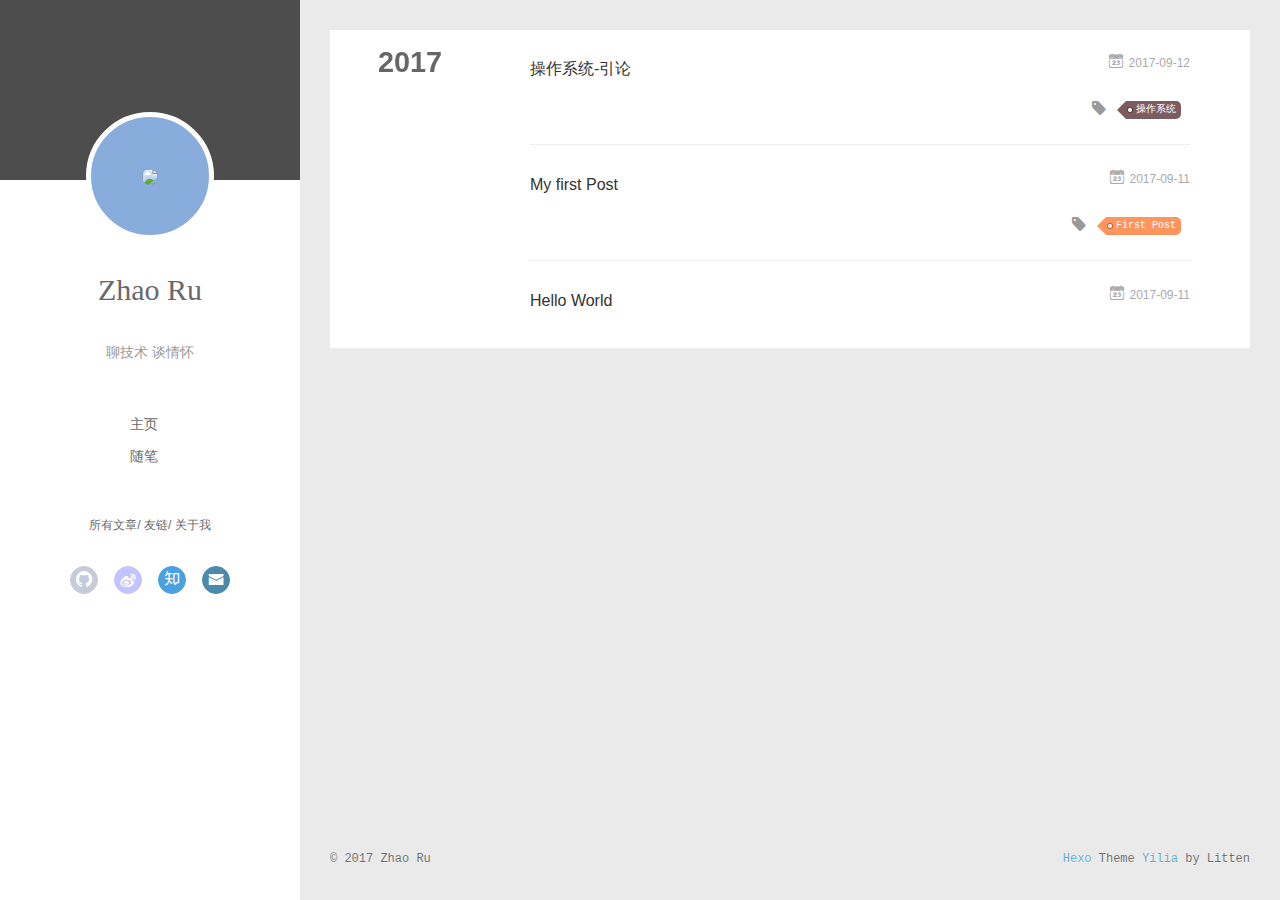
==== commit 9b7c24ba: "Site updated: 2017-09-12 20:49:15" ====
--- a/archives/index.html
+++ b/archives/index.html
@@ -174,6 +174,44 @@
   <div class="archive-article-inner">
     <header class="archive-article-header">
       	<div class="article-meta">
+	      	<a href="/2017/09/12/操作系统-引论/" class="archive-article-date">
+  	<time datetime="2017-09-12T11:27:18.000Z" itemprop="datePublished"><i class="icon-calendar icon"></i>2017-09-12</time>
+</a>
+        </div>
+    	 
+  
+    <h1 itemprop="name">
+      <a class="archive-article-title" href="/2017/09/12/操作系统-引论/">操作系统-引论</a>
+    </h1>
+  
+
+        <div class="article-info info-on-right">
+          
+	<div class="article-tag tagcloud">
+		<i class="icon-price-tags icon"></i>
+		<ul class="article-tag-list">
+			 
+        		<li class="article-tag-list-item">
+        			<a href="javascript:void(0)" class="js-tag article-tag-list-link color5">操作系统</a>
+        		</li>
+      		
+		</ul>
+	</div>
+
+          
+
+        </div>
+        <div class="clearfix"></div>
+    </header>
+  </div>
+</article>
+  
+    
+    
+    <article class="archive-article archive-type-post">
+  <div class="archive-article-inner">
+    <header class="archive-article-header">
+      	<div class="article-meta">
 	      	<a href="/2017/09/11/My-first-Post/" class="archive-article-date">
   	<time datetime="2017-09-11T11:04:04.000Z" itemprop="datePublished"><i class="icon-calendar icon"></i>2017-09-11</time>
 </a>
@@ -332,6 +370,10 @@
              
               <li class="article-tag-list-item">
                 <a href="javascript:void(0)" class="js-tag color1">First Post</a>
+              </li>
+             
+              <li class="article-tag-list-item">
+                <a href="javascript:void(0)" class="js-tag color5">操作系统</a>
               </li>
             
             <div class="clearfix"></div>
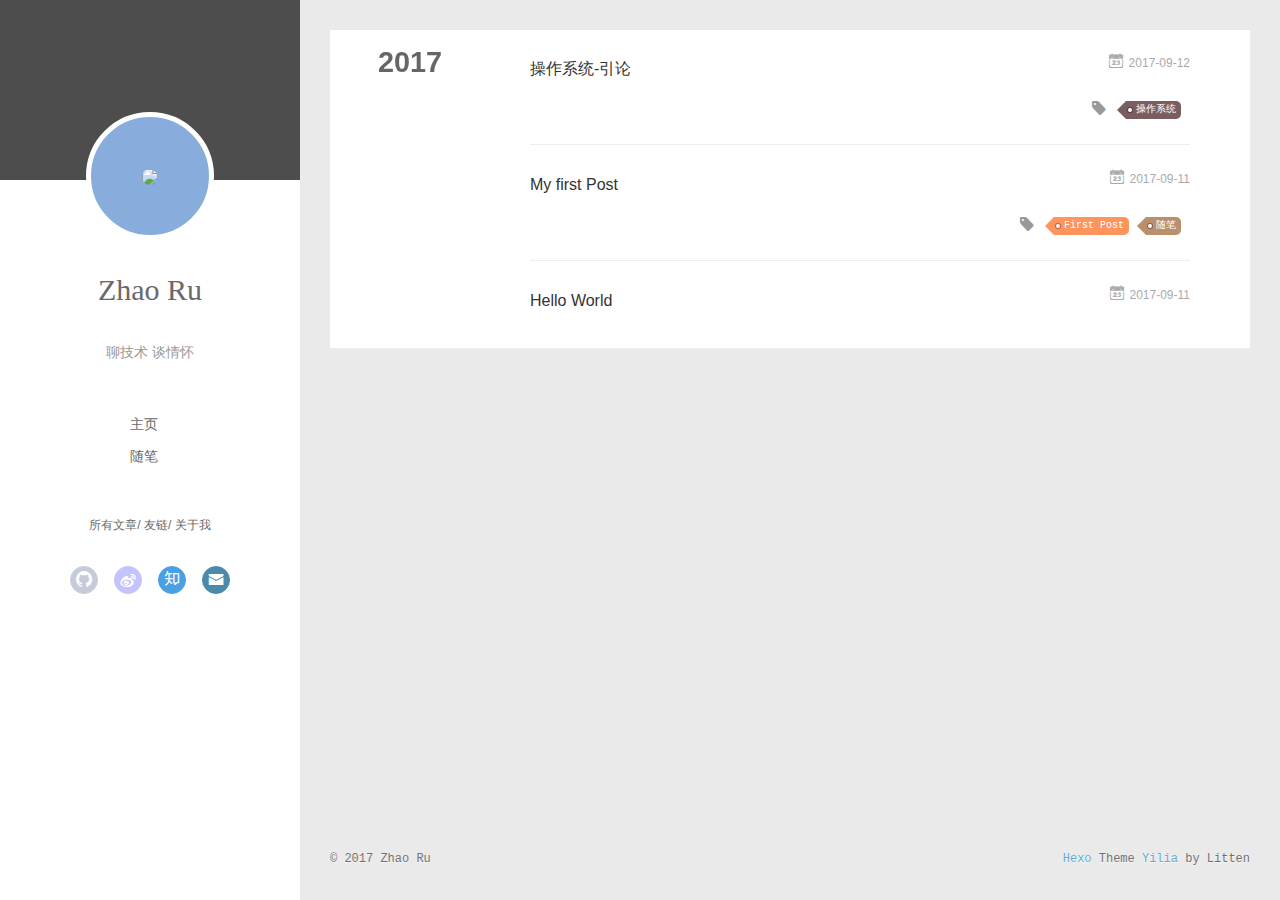
==== commit e146aa10: "Site updated: 2017-09-12 21:22:28" ====
--- a/archives/index.html
+++ b/archives/index.html
@@ -232,6 +232,10 @@
         		<li class="article-tag-list-item">
         			<a href="javascript:void(0)" class="js-tag article-tag-list-link color1">First Post</a>
         		</li>
+      		 
+        		<li class="article-tag-list-item">
+        			<a href="javascript:void(0)" class="js-tag article-tag-list-link color3">随笔</a>
+        		</li>
       		
 		</ul>
 	</div>
@@ -370,6 +374,10 @@
              
               <li class="article-tag-list-item">
                 <a href="javascript:void(0)" class="js-tag color1">First Post</a>
+              </li>
+             
+              <li class="article-tag-list-item">
+                <a href="javascript:void(0)" class="js-tag color3">随笔</a>
               </li>
              
               <li class="article-tag-list-item">
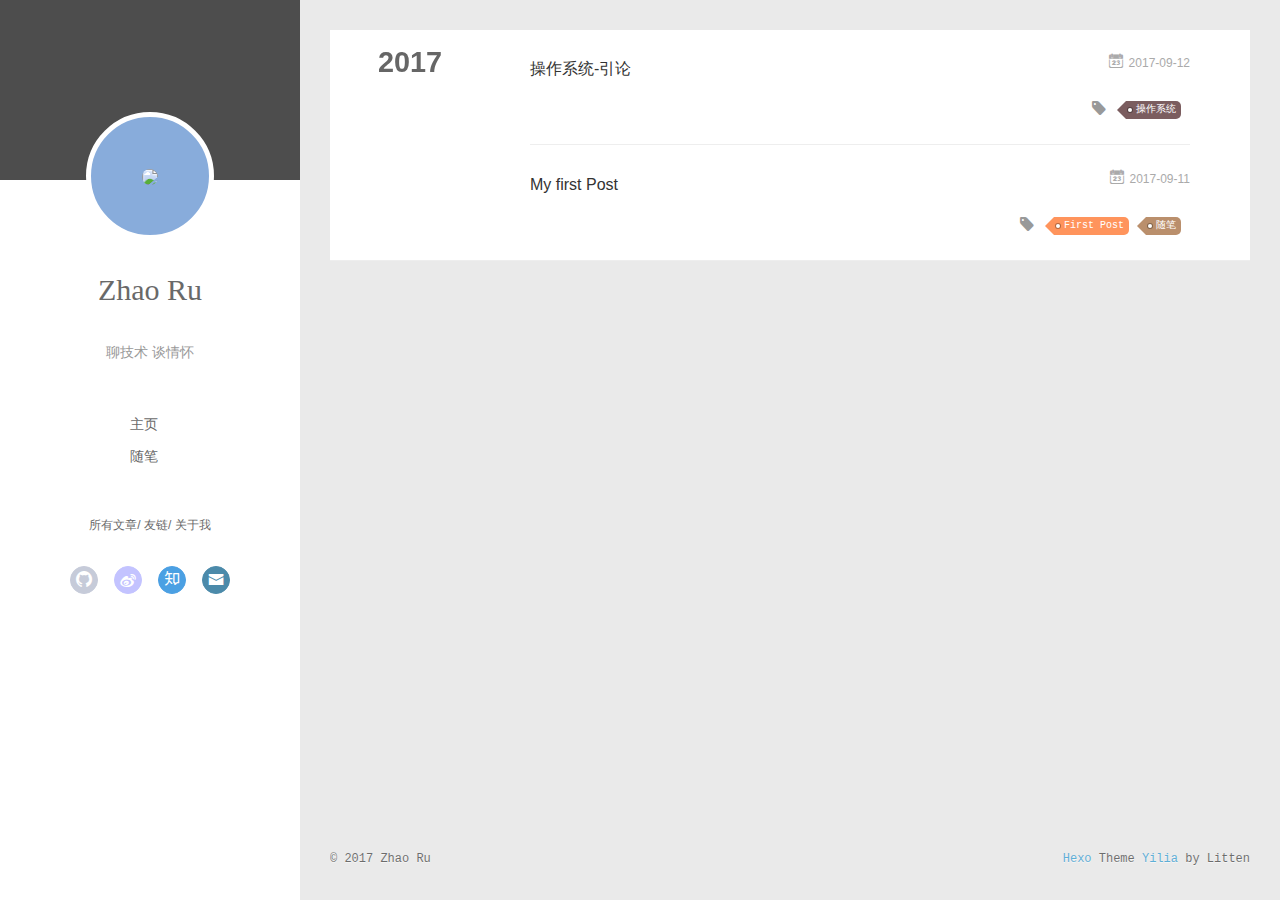
==== commit edf60366: "Site updated: 2017-09-12 23:37:21" ====
--- a/archives/index.html
+++ b/archives/index.html
@@ -240,33 +240,6 @@
 		</ul>
 	</div>
 
-          
-
-        </div>
-        <div class="clearfix"></div>
-    </header>
-  </div>
-</article>
-  
-    
-    
-    <article class="archive-article archive-type-post">
-  <div class="archive-article-inner">
-    <header class="archive-article-header">
-      	<div class="article-meta">
-	      	<a href="/2017/09/11/hello-world/" class="archive-article-date">
-  	<time datetime="2017-09-11T09:43:21.618Z" itemprop="datePublished"><i class="icon-calendar icon"></i>2017-09-11</time>
-</a>
-        </div>
-    	 
-  
-    <h1 itemprop="name">
-      <a class="archive-article-title" href="/2017/09/11/hello-world/">Hello World</a>
-    </h1>
-  
-
-        <div class="article-info info-on-right">
-          
           
 
         </div>
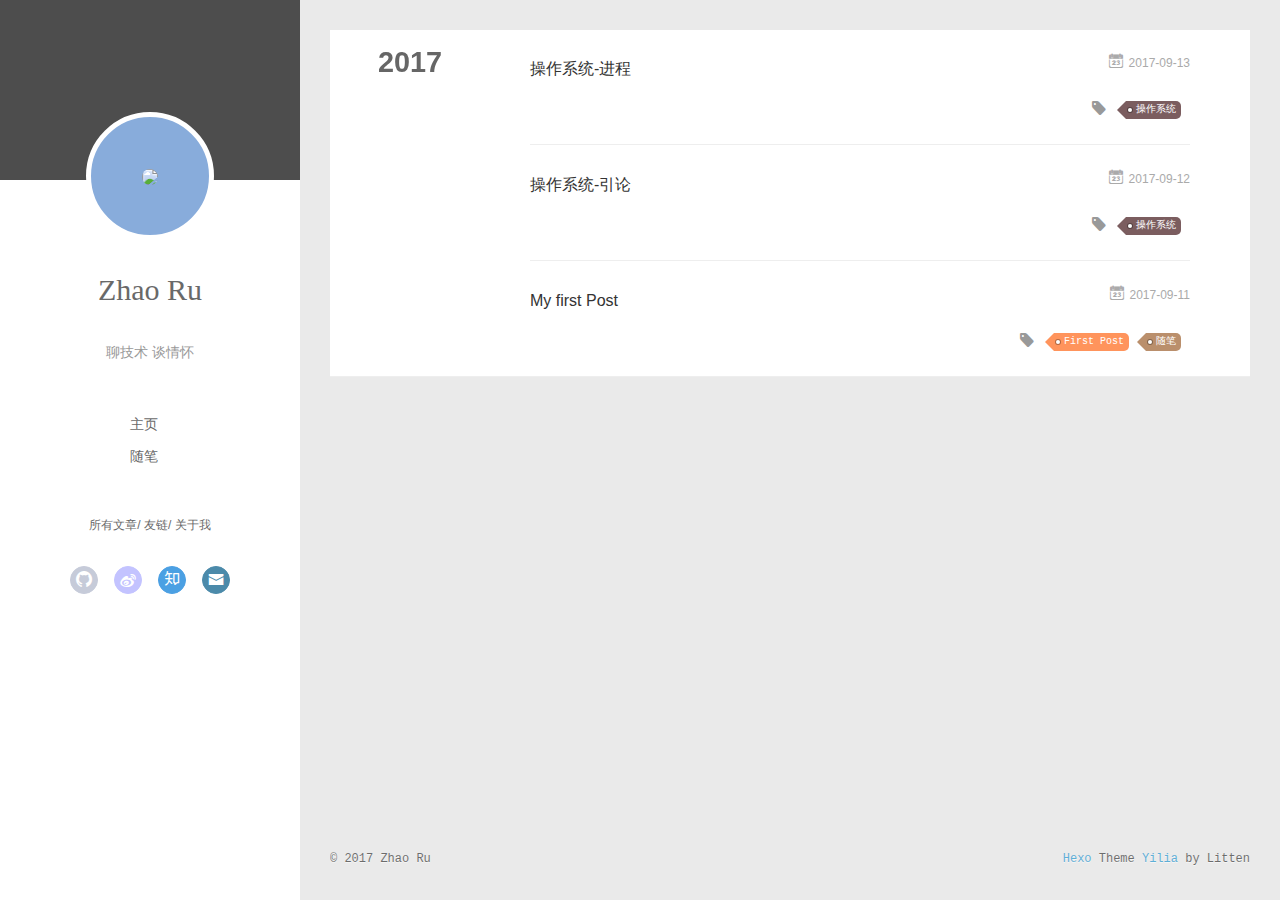
==== commit 10c1395d: "Site updated: 2017-09-14 12:47:28" ====
--- a/archives/index.html
+++ b/archives/index.html
@@ -169,6 +169,44 @@
           <a href="/archives/2017" class="archive-year">2017</a>
         </div>
         <div class="archives">
+    
+    <article class="archive-article archive-type-post">
+  <div class="archive-article-inner">
+    <header class="archive-article-header">
+      	<div class="article-meta">
+	      	<a href="/2017/09/13/操作系统-进程/" class="archive-article-date">
+  	<time datetime="2017-09-13T13:43:11.000Z" itemprop="datePublished"><i class="icon-calendar icon"></i>2017-09-13</time>
+</a>
+        </div>
+    	 
+  
+    <h1 itemprop="name">
+      <a class="archive-article-title" href="/2017/09/13/操作系统-进程/">操作系统-进程</a>
+    </h1>
+  
+
+        <div class="article-info info-on-right">
+          
+	<div class="article-tag tagcloud">
+		<i class="icon-price-tags icon"></i>
+		<ul class="article-tag-list">
+			 
+        		<li class="article-tag-list-item">
+        			<a href="javascript:void(0)" class="js-tag article-tag-list-link color5">操作系统</a>
+        		</li>
+      		
+		</ul>
+	</div>
+
+          
+
+        </div>
+        <div class="clearfix"></div>
+    </header>
+  </div>
+</article>
+  
+    
     
     <article class="archive-article archive-type-post">
   <div class="archive-article-inner">
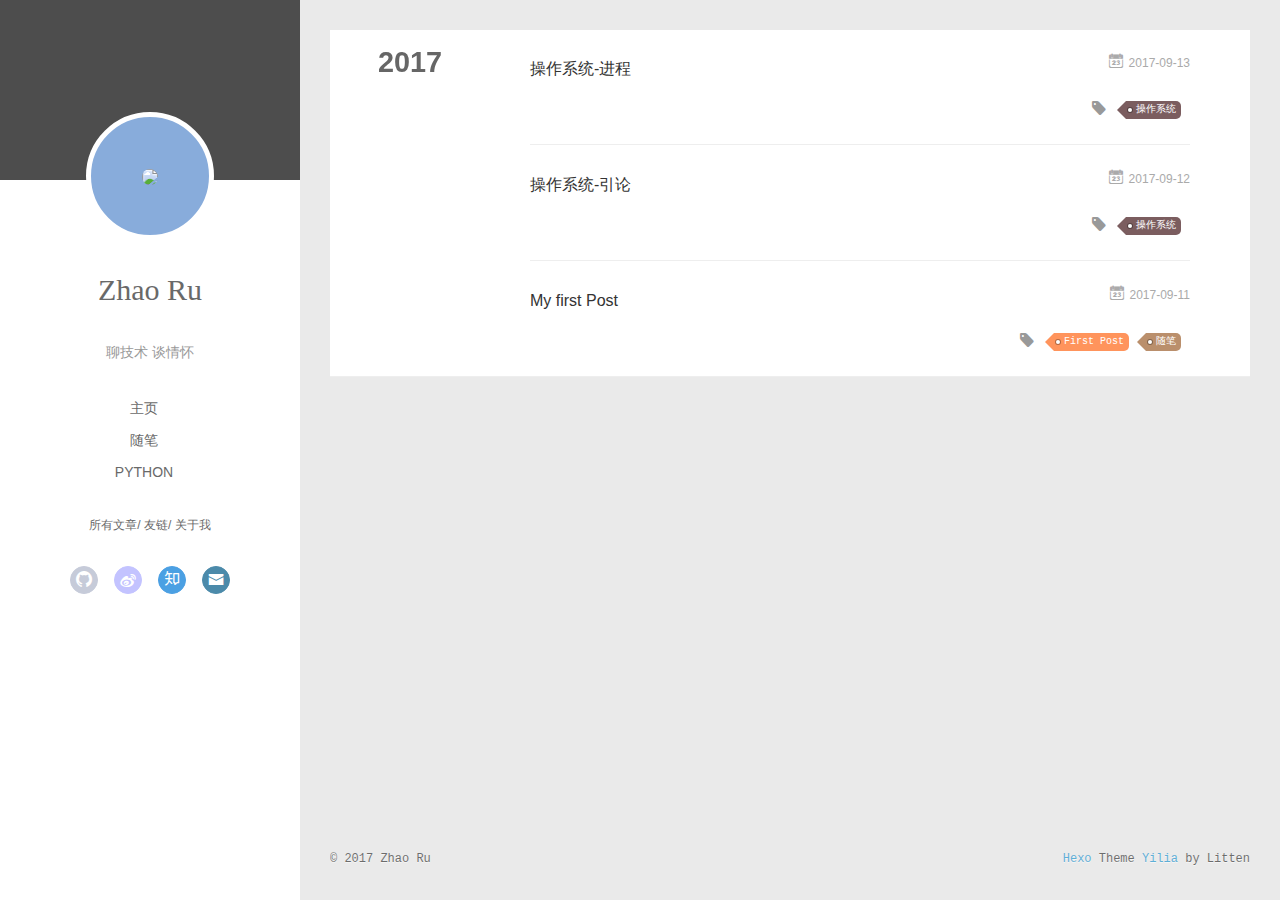
==== commit 3343084b: "Site updated: 2017-09-17 20:27:47" ====
--- a/archives/index.html
+++ b/archives/index.html
@@ -61,6 +61,8 @@
 				<li><a href="/">主页</a></li>
 	        
 				<li><a href="/tags/随笔/">随笔</a></li>
+	        
+				<li><a href="/tags/python">Python</a></li>
 	        
 			</ul>
 		</nav>
@@ -120,6 +122,8 @@
 			
 				
 			
+				
+			
 			
 			
 			<nav class="header-nav">
@@ -137,12 +141,14 @@
 			</nav>
 
 			<nav class="header-menu js-header-menu">
-				<ul style="width: 50%">
+				<ul style="width: 70%">
 				
 				
-					<li style="width: 50%"><a href="/">主页</a></li>
-		        
-					<li style="width: 50%"><a href="/tags/随笔/">随笔</a></li>
+					<li style="width: 33.333333333333336%"><a href="/">主页</a></li>
+		        
+					<li style="width: 33.333333333333336%"><a href="/tags/随笔/">随笔</a></li>
+		        
+					<li style="width: 33.333333333333336%"><a href="/tags/python">Python</a></li>
 		        
 				</ul>
 			</nav>
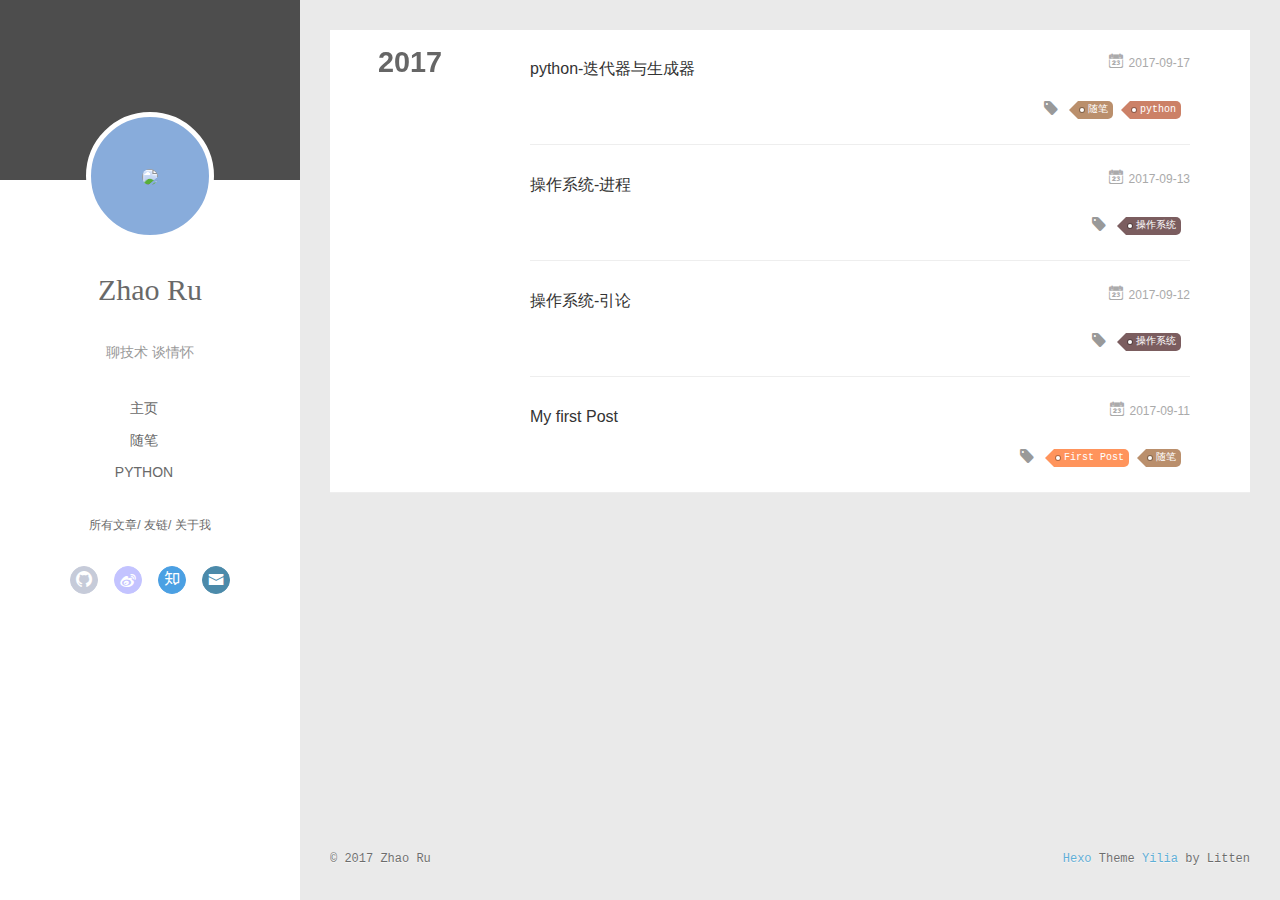
==== commit 6e400469: "Site updated: 2017-09-17 21:41:35" ====
--- a/archives/index.html
+++ b/archives/index.html
@@ -62,7 +62,7 @@
 	        
 				<li><a href="/tags/随笔/">随笔</a></li>
 	        
-				<li><a href="/tags/python">Python</a></li>
+				<li><a href="/tags/python">python</a></li>
 	        
 			</ul>
 		</nav>
@@ -148,7 +148,7 @@
 		        
 					<li style="width: 33.333333333333336%"><a href="/tags/随笔/">随笔</a></li>
 		        
-					<li style="width: 33.333333333333336%"><a href="/tags/python">Python</a></li>
+					<li style="width: 33.333333333333336%"><a href="/tags/python">python</a></li>
 		        
 				</ul>
 			</nav>
@@ -175,6 +175,48 @@
           <a href="/archives/2017" class="archive-year">2017</a>
         </div>
         <div class="archives">
+    
+    <article class="archive-article archive-type-post">
+  <div class="archive-article-inner">
+    <header class="archive-article-header">
+      	<div class="article-meta">
+	      	<a href="/2017/09/17/python-迭代器与生成器/" class="archive-article-date">
+  	<time datetime="2017-09-17T12:36:16.000Z" itemprop="datePublished"><i class="icon-calendar icon"></i>2017-09-17</time>
+</a>
+        </div>
+    	 
+  
+    <h1 itemprop="name">
+      <a class="archive-article-title" href="/2017/09/17/python-迭代器与生成器/">python-迭代器与生成器</a>
+    </h1>
+  
+
+        <div class="article-info info-on-right">
+          
+	<div class="article-tag tagcloud">
+		<i class="icon-price-tags icon"></i>
+		<ul class="article-tag-list">
+			 
+        		<li class="article-tag-list-item">
+        			<a href="javascript:void(0)" class="js-tag article-tag-list-link color3">随笔</a>
+        		</li>
+      		 
+        		<li class="article-tag-list-item">
+        			<a href="javascript:void(0)" class="js-tag article-tag-list-link color2">python</a>
+        		</li>
+      		
+		</ul>
+	</div>
+
+          
+
+        </div>
+        <div class="clearfix"></div>
+    </header>
+  </div>
+</article>
+  
+    
     
     <article class="archive-article archive-type-post">
   <div class="archive-article-inner">
@@ -399,6 +441,10 @@
              
               <li class="article-tag-list-item">
                 <a href="javascript:void(0)" class="js-tag color5">操作系统</a>
+              </li>
+             
+              <li class="article-tag-list-item">
+                <a href="javascript:void(0)" class="js-tag color2">python</a>
               </li>
             
             <div class="clearfix"></div>
